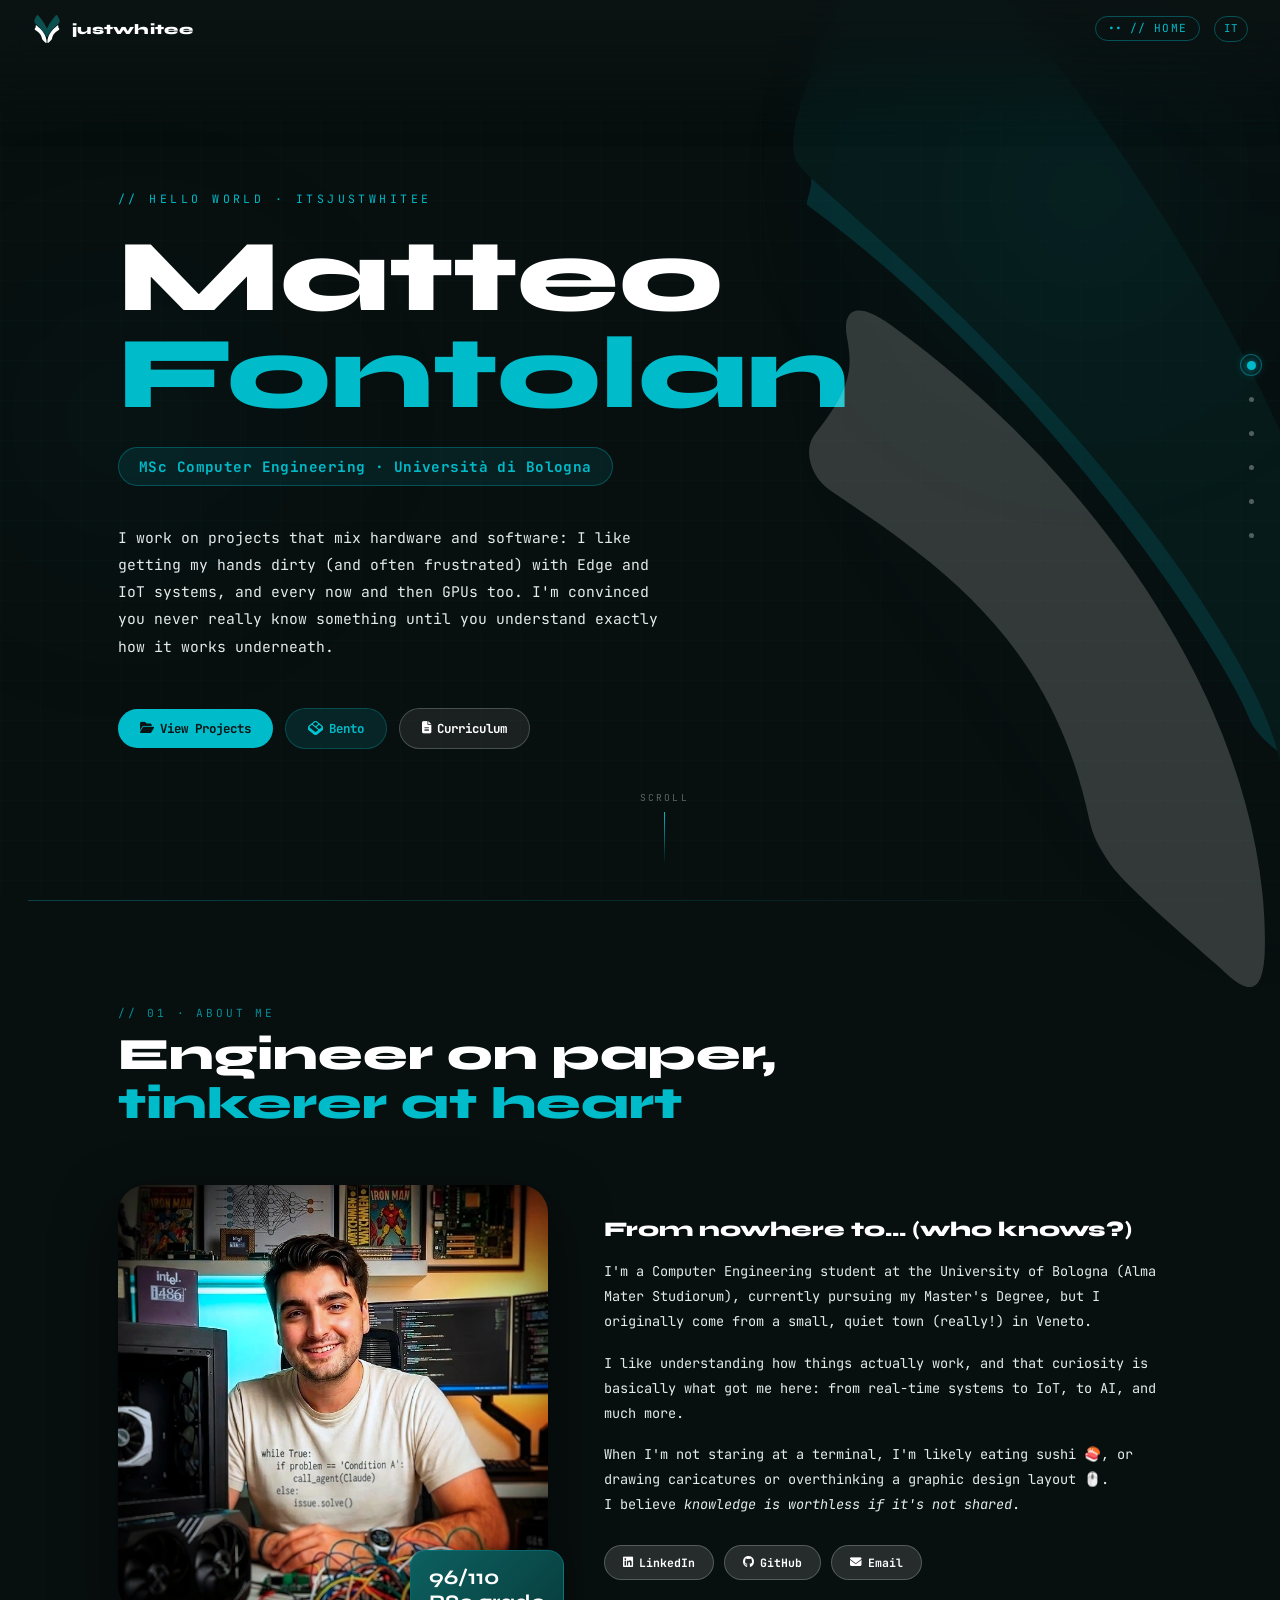
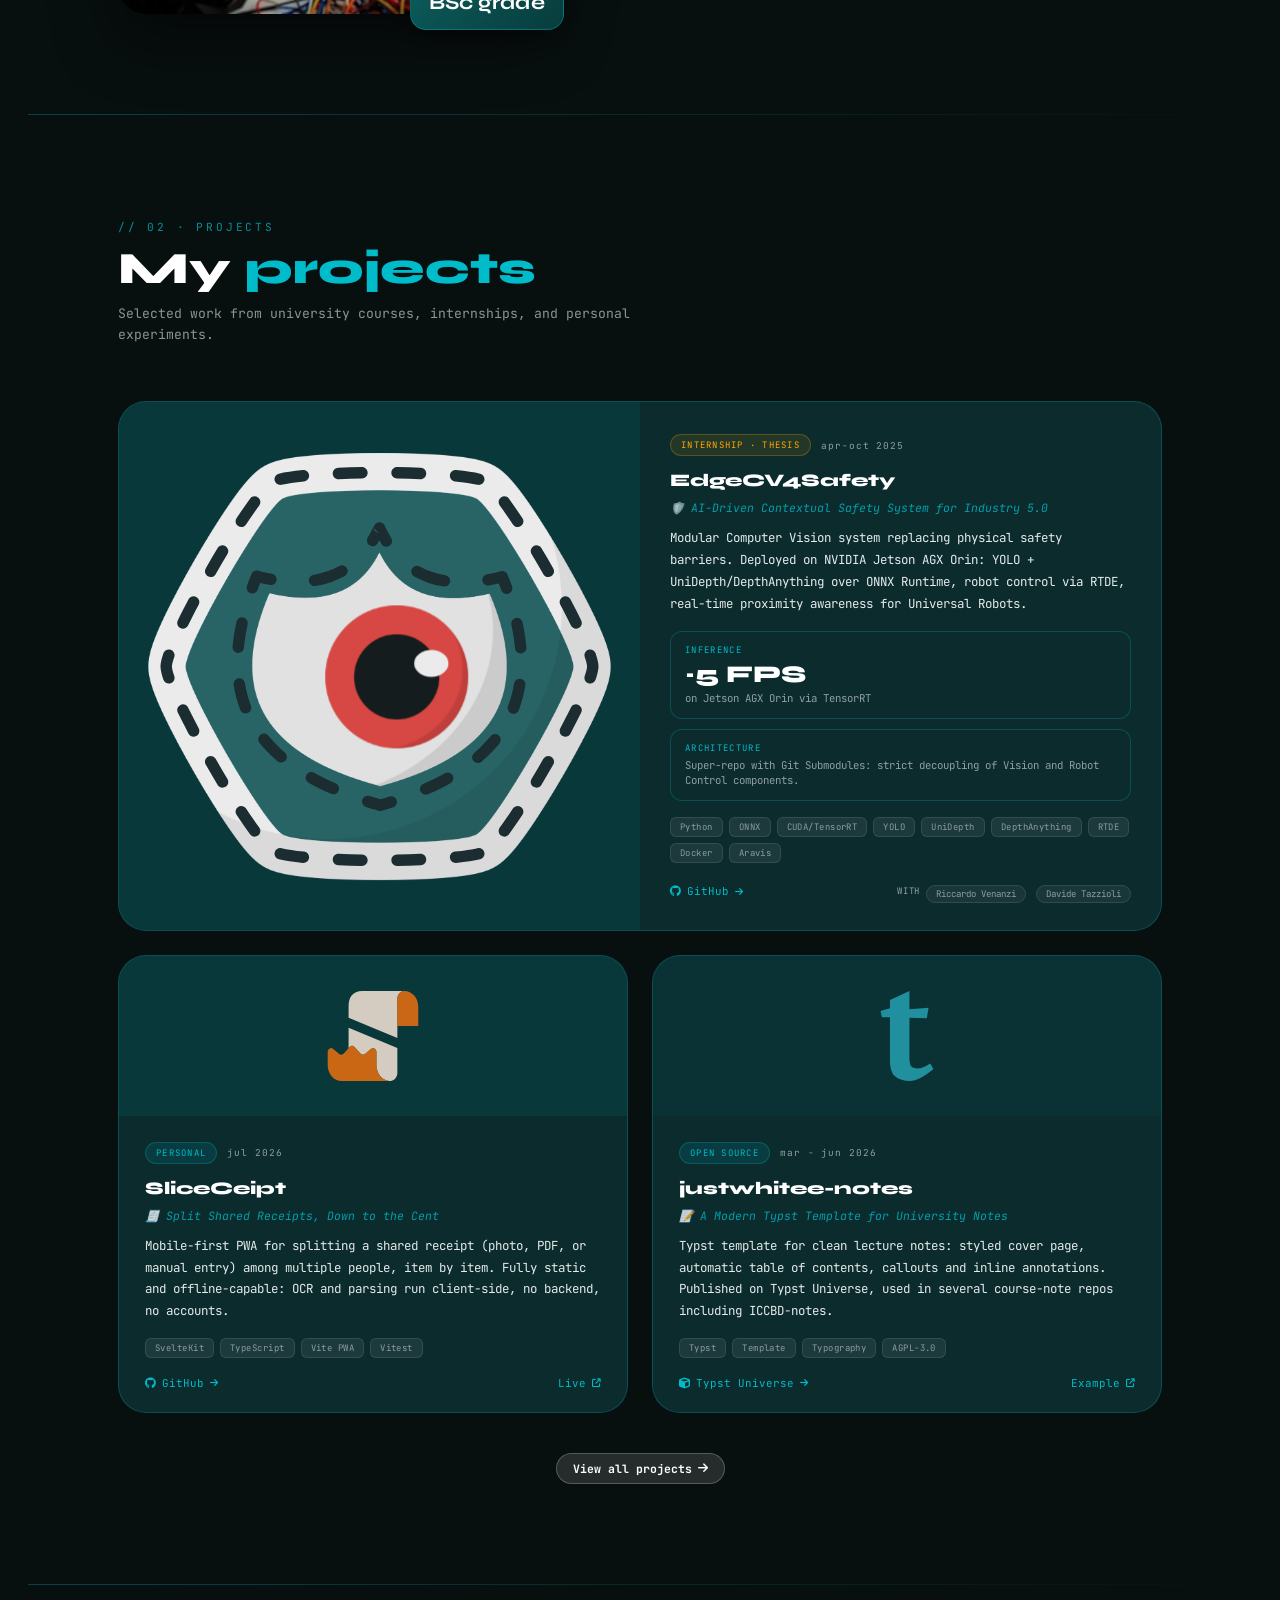
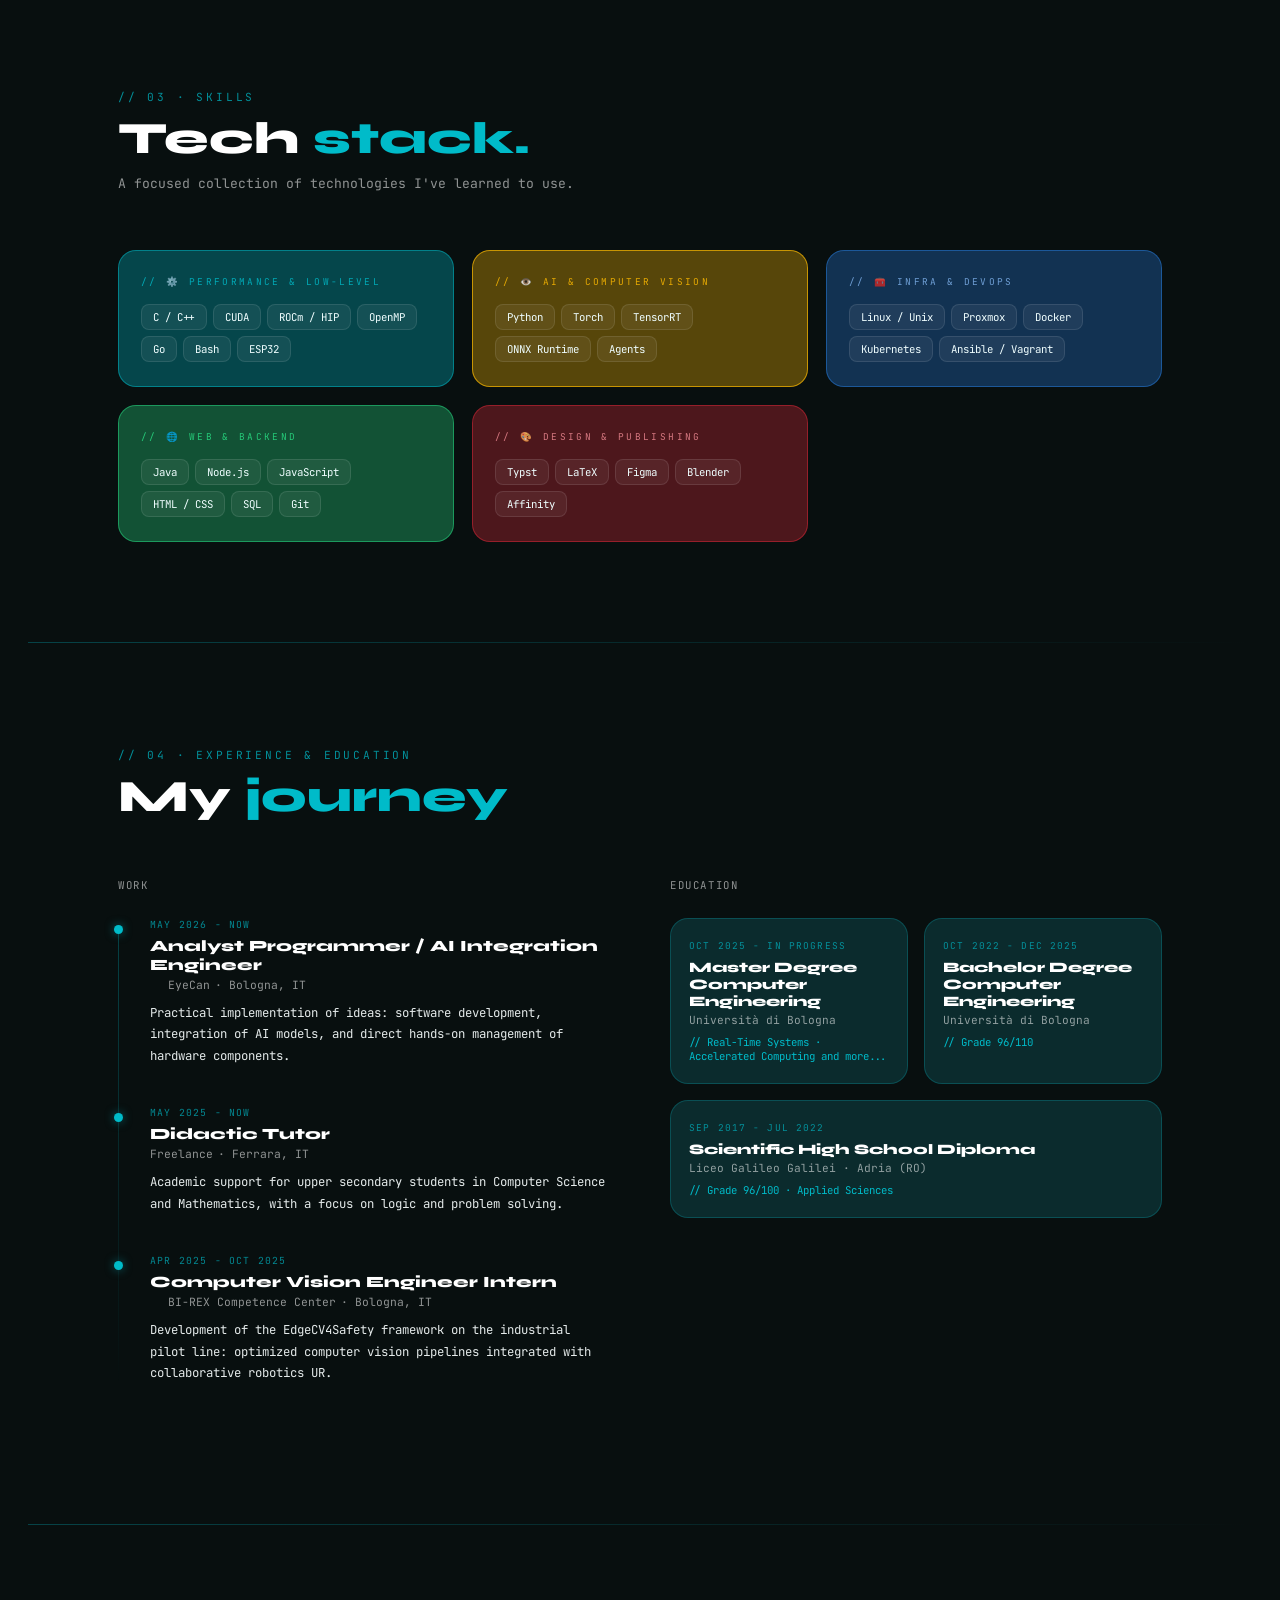
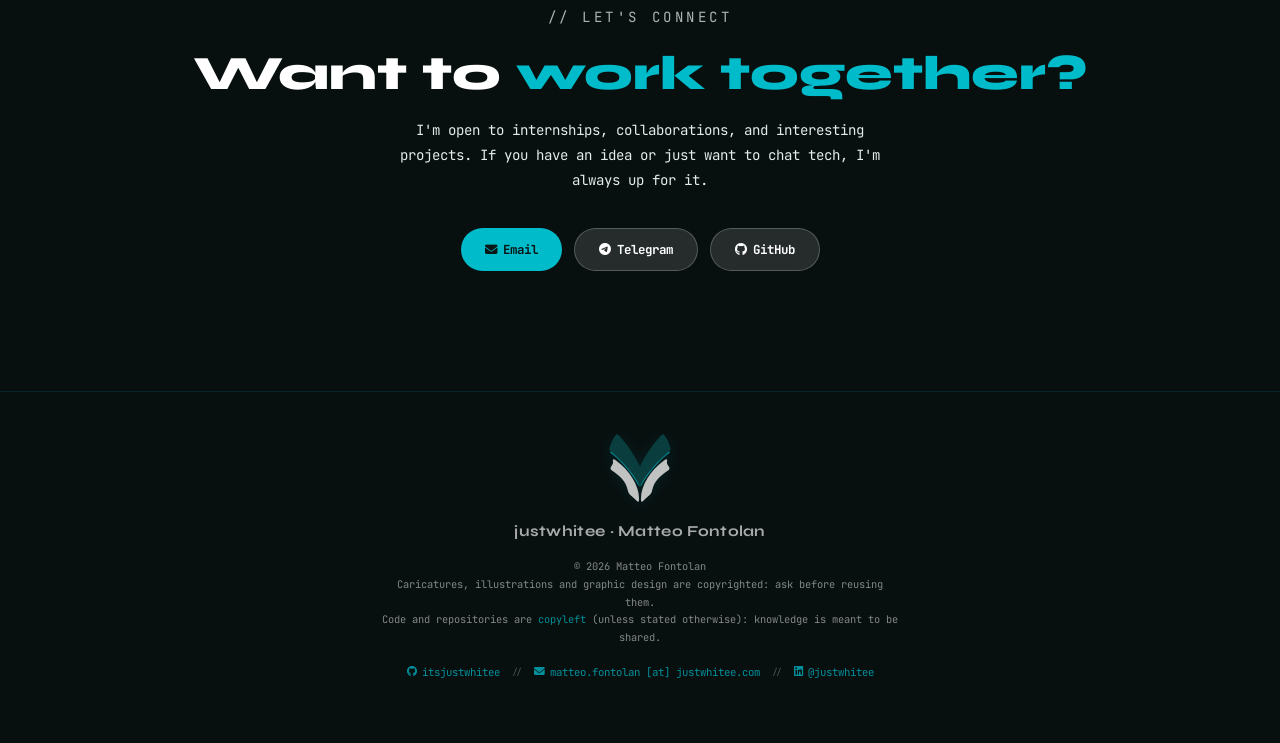
==== index.html @ 70c8aec0 "fix(seo): :globe_with_meridians: Migrate domain from justwhitee.org to justwhitee.com Updates CNAME," ====
<!DOCTYPE html>
<html lang="en">
<head>
    <!-- SHARED-HEAD:START -->
    <meta charset="UTF-8">
    <meta name="viewport" content="width=device-width, initial-scale=1.0">

    <link rel="stylesheet" href="./shared.css">
    <link rel="stylesheet" href="https://cdnjs.cloudflare.com/ajax/libs/font-awesome/6.5.1/css/all.min.css">
    <link rel="preconnect" href="https://fonts.googleapis.com">
    <link href="https://fonts.googleapis.com/css2?family=JetBrains+Mono:wght@400;700&family=Syne:wght@700;800&display=swap" rel="stylesheet">

    <link rel="icon" type="image/png" href="/assets/favicon.png">
    <link rel="icon" type="image/svg+xml" href="/assets/logo.svg">
    <link rel="shortcut icon" href="/favicon.ico" type="image/x-icon">
    <link rel="apple-touch-icon" sizes="180x180" href="/assets/favicon.png">

    <link rel="manifest" href="/manifest.json">
    <meta name="theme-color" content="#00bbc9">

    <!-- i18n must load before DOMContentLoaded fires -->
    <script src="./components.js"></script>
    <script src="./i18n.js"></script>
    <!-- SHARED-HEAD:END -->
    <link rel="stylesheet" href="projects/style.css">

    <title>Matteo Fontolan - itsjustwhitee</title>
    <meta name="description" content="Matteo Fontolan: MSc Computer Engineering student at UniBo. A personal space for my evolving ideas, tech projects, and my journey in engineering.">
    <meta name="keywords" content="Matteo Fontolan, justwhitee, computer, engineering, CUDA, AI, Robotics, University of Bologna, ingegneria, informatica, Università di Bologna, CV, Portfolio, Projects, Skills, Experience, Education, unibo, ing, ingegnere">
    <link rel="canonical" href="https://justwhitee.com/">

    <meta property="og:type" content="website">
    <meta property="og:url" content="https://justwhitee.com/">
    <meta property="og:title" content="Matteo Fontolan · justwhitee | Computer Engineering Student ">
    <meta property="og:description" content="Engineering with a side of curiosity. Explore my projects in Computer Engineering.">
    <meta property="og:image" content="https://justwhitee.com/assets/og-image.jpg">

    <meta name="twitter:card" content="summary_large_image">
    <meta name="twitter:url" content="https://justwhitee.com/">
    <meta name="twitter:title" content="Matteo Fontolan · justwhitee | Computer Engineering Student">
    <meta name="twitter:description" content="Matteo Fontolan: MSc Computer Engineering student at UniBo. A personal space for my evolving ideas, tech projects, and my journey in engineering.">
    <meta name="twitter:image" content="https://justwhitee.com/assets/og-image.jpg">

    <script type="application/ld+json">
    {
    "@context": "https://schema.org",
    "@type": "Person",
    "name": "Matteo Fontolan",
    "alternateName": "justwhitee",
    "url": "https://justwhitee.com",
    "email": "matteo.fontolan@justwhitee.com",
    "publisher": {
        "@type": "Person",
        "name": "Matteo Fontolan"
    },
    "sameAs": [
        "https://github.com/itsjustwhitee",
        "https://www.instagram.com/matteo.ttf",
        "https://www.instagram.com/justwhitee.lab",
        "https://www.instagram.com/justwhitee.caricature",
        "http://www.linkedin.com/in/justwhitee"
    ],
    "hasPart": [
        {
        "@type": "WebPage",
        "name": "Bento Portfolio",
        "url": "https://justwhitee.com/bento/"
        },
        {
        "@type": "WebPage",
        "name": "Curriculum Vitae",
        "url": "https://justwhitee.com/cv/"
        }
    ]
    }
    </script>

    <style>
    body { padding: 0; }

    /* ── HERO ────────────────────────────────────────────────────────────── */
    #hero {
        min-height: 100vh;
        display: flex; flex-direction: column;
        justify-content: center; align-items: flex-start;
        padding: 120px 28px 80px;
        max-width: 1100px; margin: 0 auto;
        position: relative; z-index: 1;
    }
    .hero-eyebrow {
        font-size: 0.72rem; letter-spacing: 0.3em; text-transform: uppercase;
        color: var(--accent-bright);
        opacity: 0; animation: fadeUp 0.6s ease 0.2s forwards;
        margin-bottom: 22px;
    }
    .hero-name {
        font-family: 'Syne', sans-serif; font-weight: 800;
        font-size: clamp(3.2rem, 8vw, 7rem);
        line-height: 0.95; color: #fff;
        opacity: 0; animation: fadeUp 0.7s ease 0.35s forwards;
        margin-bottom: 24px;
        /* #hero is a flex container with align-items:flex-start, so children
           shrink-to-fit their content by default — without this, a long
           unbreakable word can size the box past the viewport on narrow phones. */
        max-width: 100%;
        overflow-wrap: break-word;
    }
    .hero-name .accent { color: var(--accent-bright); }
    .hero-role-tags {
        display: flex; flex-wrap: wrap; gap: 8px;
        opacity: 0; animation: fadeUp 0.7s ease 0.5s forwards;
        margin-bottom: 38px;
    }
    .hero-tag {
        font-family: 'JetBrains Mono', monospace;
        font-size: 0.9rem; font-weight: 700;
        padding: 9px 20px; border-radius: 999px;
        background: rgba(var(--accent-bright-rgb),0.1);
        border: 1px solid rgba(var(--accent-bright-rgb),0.32);
        color: var(--accent-bright); letter-spacing: 0.03em;
        transition: background 0.2s, border-color 0.2s;
    }
    .hero-tag:hover { background: rgba(var(--accent-bright-rgb),0.2); border-color: rgba(var(--accent-bright-rgb),0.6); }
    .hero-desc {
        font-size: 0.92rem; color: var(--text-bio);
        line-height: 1.85; max-width: 560px;
        opacity: 0; animation: fadeUp 0.7s ease 0.65s forwards;
        margin-bottom: 48px;
    }
    .hero-ctas {
        display: flex; gap: 12px; flex-wrap: wrap; align-items: center;
        opacity: 0; animation: fadeUp 0.7s ease 0.8s forwards;
    }
    .hero-ctas .btn-pill { padding: 11px 22px; font-size: 0.78rem; }
    /* Applied alongside .btn-ghost in the markup - only overrides the two
       properties that actually differ (slightly lower alpha), instead of
       redeclaring the whole rule (color, box-shadow, etc. were identical). */
    .btn-cv { background: rgba(255,255,255,0.08); border-color: rgba(255,255,255,0.2); }
    .btn-cv:hover { background: rgba(255,255,255,0.18); border-color: rgba(255,255,255,0.4); }
    .btn-bento { background: rgba(var(--accent-rgb),0.18); color: var(--accent-bright); border: 1px solid rgba(var(--accent-bright-rgb),0.28); }
    .btn-bento:hover { background: rgba(var(--accent-rgb),0.32); border-color: rgba(var(--accent-bright-rgb),0.6); box-shadow: 0 0 8px rgba(var(--accent-bright-rgb),0.2); }

    .hero-logo-giant {
        position: fixed; right: 0; top: 50%;
        transform: translateY(-50%) translateX(50%);
        width: clamp(800px, 90vw, 1150px);
        pointer-events: none; z-index: 0; opacity: 0;
        filter: drop-shadow(0 0 120px rgba(var(--accent-bright-rgb),0.08));
        will-change: transform, opacity;
    }
    /* A short glowing segment that travels once around the giant logo's own
       actual silhouette on load — the two wing paths copied verbatim from
       assets/logo.svg (same viewBox, same transforms), not a bounding-box
       rect, so the trace hugs the real edge of the mark. Same fixed
       position/size as .hero-logo-giant so it sits exactly on top of it.
       pathLength="1" on each <path> lets stroke-dasharray/dashoffset be
       expressed as a 0-1 fraction of that path's own length instead of
       hand-computed values — needed since the two paths have different
       actual lengths. Delay matches the logo's own opacity fade-in
       (index.html's inline script, setTimeout(...,600)) so the trace starts
       right as the logo itself starts appearing, not after. */
    .hero-logo-trace {
        position: fixed; right: 0; top: 50%;
        transform: translateY(-50%) translateX(50%);
        width: clamp(800px, 90vw, 1150px);
        aspect-ratio: 1;
        pointer-events: none; z-index: 0;
    }
    .hero-logo-trace svg { width: 100%; height: 100%; overflow: visible; }
    .hero-logo-trace path {
        fill: none;
        stroke: var(--accent-bright);
        stroke-width: 7;
        stroke-linecap: round;
        stroke-dasharray: 0.0175 1;
        opacity: 0;
        filter: blur(2px) drop-shadow(0 0 14px rgba(var(--accent-bright-rgb),0.7));
    }
    @media (prefers-reduced-motion: no-preference) {
        .hero-logo-trace path { animation: heroLogoTrace 1.3s linear 0.6s 1 both; }
    }
    @keyframes heroLogoTrace {
        0%   { opacity: 0; stroke-dashoffset: 0; }
        15%  { opacity: 0.6; }
        72%  { opacity: 0.6; stroke-dashoffset: -0.3; }  /* full brightness through ~1.5s from page load */
        100% { opacity: 0; stroke-dashoffset: -0.5; }    /* gone by ~1.9s from page load (0.5s earlier than before) */
    }
    .hero-scroll {
        position: absolute; bottom: 36px; left: 50%;
        transform: translateX(-50%);
        font-size: 0.6rem; letter-spacing: 0.22em; text-transform: uppercase;
        color: rgba(255,255,255,0.35);
        display: flex; flex-direction: column; align-items: center; gap: 8px;
        opacity: 0; animation: fadeUp 0.7s ease 1.4s forwards;
    }
    .scroll-line {
        width: 1px; height: 52px;
        background: linear-gradient(to bottom, var(--accent-bright), transparent);
        animation: scrollPulse 2.2s ease-in-out infinite;
    }
    @keyframes scrollPulse {
        0%,100% { opacity: 0.25; transform: scaleY(1); }
        50%      { opacity: 1;   transform: scaleY(1.15); }
    }

    /* ── SECTIONS ────────────────────────────────────────────────────────── */
    .section { padding: 100px 28px; max-width: 1100px; margin: 0 auto; }
    .section-header { margin-bottom: 56px; }
    .section-title {
        font-family: 'Syne', sans-serif;
        font-size: clamp(1.8rem, 4vw, 2.8rem);
        font-weight: 800; color: #fff; line-height: 1.1;
    }
    .section-title .accent { color: var(--accent-bright); }
    .section-sub { font-size: 0.82rem; color: var(--text-muted); margin-top: 10px; line-height: 1.6; max-width: 520px; }
    .section-divider {
        width: calc(100% - 56px); margin: 0 28px; height: 1px;
        background: linear-gradient(to right, rgba(var(--accent-bright-rgb),0.3), transparent);
    }

    /* ── ABOUT ───────────────────────────────────────────────────────────── */
    .about-grid { display: grid; grid-template-columns: 1fr 1.3fr; gap: 56px; align-items: center; }
    .about-pic-wrap { position: relative; }
    .about-pic {
        width: 100%; aspect-ratio: 1; border-radius: var(--radius);
        object-fit: cover; box-shadow: 0 24px 60px rgba(0,0,0,0.55); display: block;
    }
    .about-pic-badge {
        position: absolute; bottom: -16px; right: -16px;
        background: linear-gradient(135deg, #0d6060, #083c3c);
        border: 1px solid rgba(var(--accent-bright-rgb),0.3); border-radius: 16px; padding: 14px 18px;
        font-family: 'Syne', sans-serif; font-size: 0.75rem; font-weight: 700;
        color: var(--accent-bright); box-shadow: 0 8px 24px rgba(0,0,0,0.4);
    }
    .about-pic-badge span { font-size: 1.3rem; display: block; color: #fff; }
    .about-text h3 { font-family: 'Syne', sans-serif; font-size: 1.3rem; font-weight: 800; color: #fff; margin-bottom: 16px; line-height: 1.2; }
    .about-text p  { font-size: 0.85rem; color: var(--text-bio); line-height: 1.85; margin-bottom: 16px; }
    .about-text p:last-of-type { margin-bottom: 28px; }
    .about-links { display: flex; gap: 10px; flex-wrap: wrap; }
    .about-links .btn-pill { padding: 9px 18px; font-size: 0.72rem; }

    /* ── SKILLS ──────────────────────────────────────────────────────────── */
    .skills-grid { display: grid; grid-template-columns: repeat(3, 1fr); gap: 18px; }
    .skill-group { border-radius: var(--radius-sm); padding: 24px 22px; border: 1px solid rgba(var(--accent-rgb),0.4); transition: border-color 0.3s ease, transform 0.3s ease, box-shadow 0.3s ease; }
    .skill-group:hover { transform: translateY(-3px); }
    .skill-group:nth-child(1) { background: rgba(var(--accent-bright-rgb),0.32); border-color: rgba(var(--accent-bright-rgb),0.5); }
    .skill-group:nth-child(1):hover { border-color: rgba(var(--accent-bright-rgb),0.75); box-shadow: 0 0 20px rgba(var(--accent-bright-rgb),0.25); }
    .skill-group:nth-child(2) { background: rgba(255,187,0,0.32); border-color: rgba(255, 187, 0, 0.678); }
    .skill-group:nth-child(2):hover { border-color: rgb(255, 187, 0); box-shadow: 0 0 20px rgba(255,187,0,0.25); }
    .skill-group:nth-child(3) { background: rgba(41,126,224,0.32); border-color: rgba(41,126,224,0.5); }
    .skill-group:nth-child(3):hover { border-color: rgba(41,126,224,0.75); box-shadow: 0 0 20px rgba(41,126,224,0.25); }
    .skill-group:nth-child(4) { background: rgba(41,224,133,0.32); border-color: rgba(41,224,133,0.5); }
    .skill-group:nth-child(4):hover { border-color: rgba(41,224,133,0.75); box-shadow: 0 0 20px rgba(41,224,133,0.25); }
    .skill-group:nth-child(5) { background: rgba(224,41,56,0.32); border-color: rgba(224,41,56,0.5); }
    .skill-group:nth-child(5):hover { border-color: rgba(224,41,56,0.75); box-shadow: 0 0 20px rgba(224,41,56,0.25); }
    .skill-group-label { font-size: 0.59rem; letter-spacing: 0.25em; text-transform: uppercase; margin-bottom: 16px; opacity: 0.85; }
    .skill-group:nth-child(1) .skill-group-label { color: var(--accent-bright); }
    .skill-group:nth-child(2) .skill-group-label { color: #ffbb00; }
    /* nth-child(3)/(5) lightened from #297ee0/#e02938 - the originals measured
       under 3:1 against their own tinted card background once this label's
       own 0.85 opacity is factored in; these clear 4.5:1 while staying
       recognizably blue/red. */
    .skill-group:nth-child(3) .skill-group-label { color: #7fb2ec; }
    .skill-group:nth-child(4) .skill-group-label { color: #29e085; }
    .skill-group:nth-child(5) .skill-group-label { color: #ee8992; }
    .skill-pills { display: flex; flex-wrap: wrap; gap: 6px; }
    .skill-pill { font-size: 0.67rem; padding: 5px 11px; border-radius: 8px; background: rgba(255,255,255,0.06); border: 1px solid rgba(255,255,255,0.1); color: var(--text-body); transition: background 0.2s, border-color 0.2s, transform 0.2s; }
    .skill-pill:hover { background: rgba(255,255,255,0.13); transform: scale(1.05); }

    /* ── EXPERIENCE & EDUCATION ──────────────────────────────────────────── */
    .exp-edu-grid { display: grid; grid-template-columns: 1fr 1fr; gap: 60px; }
    .exp-col-label { font-size: 0.67rem; letter-spacing: 0.15em; text-transform: uppercase; color: var(--text-muted); margin-bottom: 26px; }
    .timeline { position: relative; padding-left: 32px; }
    .timeline::before { content: ''; position: absolute; left: 0; top: 8px; bottom: 0; width: 1px; background: linear-gradient(to bottom, var(--accent-bright), transparent); opacity: 0.3; }
    .tl-item { position: relative; margin-bottom: 40px; }
    .tl-item::before { content: ''; position: absolute; left: -36px; top: 7px; width: 9px; height: 9px; border-radius: 50%; background: var(--accent-bright); box-shadow: 0 0 10px rgba(var(--accent-bright-rgb),0.5); }
    .tl-period  { font-size: 0.61rem; letter-spacing: 0.12em; color: var(--accent-bright); opacity: 0.7; margin-bottom: 5px; text-transform: uppercase; }
    .tl-role    { font-family: 'Syne', sans-serif; font-size: 0.98rem; font-weight: 800; color: #fff; margin-bottom: 3px; }
    .tl-company { font-size: 0.71rem; color: var(--text-muted); margin-bottom: 10px; display: flex; align-items: center; gap: 5px; flex-wrap: wrap; }
    .tl-company-link {
        color: var(--text-muted);
        text-decoration: none;
        display: inline-flex;
        align-items: center;
        gap: 5px;
        transition: color 0.2s ease;
    }
    .tl-company-link:hover { color: var(--accent-bright); }
    .tl-company-logo {
        width: 13px; height: 13px;
        border-radius: 3px;
        object-fit: contain;
        opacity: 0.65;
        flex-shrink: 0;
        transition: opacity 0.2s ease;
    }
    .tl-company-link:hover .tl-company-logo { opacity: 1; }
    .tl-desc    { font-size: 0.77rem; color: var(--text-bio); line-height: 1.75; }
    .edu-grid { display: grid; grid-template-columns: 1fr 1fr; gap: 16px; }
    .edu-card { background: #0b2b2d; border: 1px solid rgba(var(--accent-rgb),0.4); border-radius: var(--radius-sm); padding: 20px 18px; transition: border-color 0.3s ease, transform 0.3s ease, box-shadow 0.3s ease; }
    .edu-card:hover { border-color: rgba(var(--accent-bright-rgb),0.65); transform: translateY(-4px); box-shadow: 0 12px 32px rgba(0,0,0,0.35), 0 0 20px rgba(var(--accent-bright-rgb),0.25); }
    .edu-period { font-size: 0.59rem; color: var(--accent-bright); opacity: 0.7; letter-spacing: 0.12em; text-transform: uppercase; margin-bottom: 7px; }
    .edu-degree { font-family: 'Syne', sans-serif; font-size: 0.9rem; font-weight: 800; color: #fff; margin-bottom: 3px; }
    .edu-school { font-size: 0.7rem; color: var(--text-muted); margin-bottom: 8px; }
    .edu-grade  { font-size: 0.67rem; color: var(--accent-bright); }

    /* ── CTA ─────────────────────────────────────────────────────────────── */
    #cta { padding: 80px 28px 120px; max-width: 1100px; margin: 0 auto; text-align: center; }
    #cta h2 { font-family: 'Syne', sans-serif; font-size: clamp(1.8rem, 4vw, 3rem); font-weight: 800; color: #fff; margin-bottom: 18px; line-height: 1.1; }
    #cta h2 .accent { color: var(--accent-bright); }
    #cta > div > p { font-size: 0.88rem; color: var(--text-bio); line-height: 1.75; max-width: 500px; margin: 0 auto 36px; }
    .cta-links { display: flex; justify-content: center; gap: 12px; flex-wrap: wrap; }
    .cta-links .btn-pill { padding: 12px 24px; font-size: 0.78rem; }

    /* ── FOOTER ──────────────────────────────────────────────────────────── */
    .site-footer { margin: 0; }
    .site-footer .footer-inner { padding: 0 28px 32px; }

    /* ══════════════════════════════════════════════════════════════════════
       RESPONSIVE
       ══════════════════════════════════════════════════════════════════════ */

    /* ── TABLET ≤900px ───────────────────────────────────────────────────── */
    @media (max-width: 900px) {
        .hero-logo-giant, .hero-logo-trace { display: none; }
        .about-grid { grid-template-columns: 1fr; }
        .about-pic-wrap { max-width: 280px; margin: 0 auto; }
        .skills-grid { grid-template-columns: 1fr 1fr; }
        .skill-group:nth-child(5) { grid-column: 1 / -1; }
        .exp-edu-grid { grid-template-columns: 1fr; gap: 40px; }
        .edu-grid { grid-template-columns: 1fr 1fr; }
        .edu-card[style*="grid-column"] { grid-column: span 2 !important; }
    }

    /* ── MOBILE ≤600px ───────────────────────────────────────────────────── */
    @media (max-width: 600px) {
        /* Hero */
        #hero { padding: 84px 18px 56px; min-height: auto; }
        .hero-eyebrow { font-size: 0.6rem; letter-spacing: 0.18em; margin-bottom: 14px; }
        .hero-name { font-size: clamp(2.3rem, 11vw, 3.4rem); margin-bottom: 18px; }
        .hero-role-tags { margin-bottom: 20px; }
        .hero-tag { font-size: 0.72rem; padding: 7px 14px; }
        .hero-desc { font-size: 0.9rem; margin-bottom: 28px; max-width: 100%; }
        
        .hero-ctas { flex-direction: row; flex-wrap: wrap; align-items: center; gap: 9px; }
        .hero-ctas .btn-pill { justify-content: center; padding: 10px 14px; font-size: 0.76rem; }
        .hero-scroll { display: none; }

        /* Sections */
        .section { padding: 56px 18px; }
        .section-header { margin-bottom: 32px; }
        .section-divider { width: calc(100% - 36px); margin: 0 18px; }
        /* Titles were clamping to their floor on narrow screens, dwarfing the body copy below — fix to a flatter mobile-only size */
        .section-title { font-size: 1.6rem; }
        .section-sub { font-size: 0.88rem; }
        .section-label { font-size: 0.72rem; }

        /* About */
        .about-pic-wrap { max-width: 250px; }
        .about-pic-badge {
            bottom: -10px; right: -10px;
            padding: 10px 14px; font-size: 0.68rem; border-radius: 12px;
        }
        .about-pic-badge span { font-size: 1.1rem; }
        .about-text h3 { font-size: 1.05rem; }
        .about-text p { font-size: 0.9rem; }
        .about-links { gap: 8px; }
        .about-links .btn-pill { flex: 1 1 auto; justify-content: center; min-width: 0; }

        /* Skills */
        .skills-grid { grid-template-columns: 1fr; gap: 10px; }
        .skill-group { padding: 16px 14px; }
        .skill-pill { font-size: 0.74rem; }

        /* Experience */
        .exp-edu-grid { gap: 28px; }
        .timeline { padding-left: 22px; }
        .tl-item { margin-bottom: 28px; }
        .tl-item::before { left: -26px; width: 8px; height: 8px; }
        .tl-desc { font-size: 0.85rem; }
        .tl-company { font-size: 0.78rem; }
        .edu-grid { grid-template-columns: 1fr; gap: 10px; }
        .edu-card[style*="grid-column"] { grid-column: span 1 !important; }
        .edu-card { padding: 14px 14px; }

        /* CTA */
        #cta { padding: 52px 18px 72px; }
        .cta-links {
            flex-direction: row;
            flex-wrap: wrap;
            justify-content: center;
            gap: 10px;
        }
        .cta-links .btn-pill { justify-content: center; }

        /* Footer */
        .site-footer .footer-inner { padding: 0 18px 28px; }
    }

    /* ── SMALL MOBILE ≤400px ─────────────────────────────────────────────── */
    @media (max-width: 400px) {
        .hero-name { font-size: clamp(2rem, 13vw, 2.2rem); }
        .hero-tag  { font-size: 0.65rem; padding: 6px 12px; }
        .section   { padding: 44px 14px; }
        .section-title { font-size: 1.45rem; }
    }
    
    /* ── SECTION NAV (expanding pills) ─────────────────────────────────────── */

    /* Container: fixed width = collapsed pill size so dots are always
       right-aligned at the same x. overflow:visible lets expanded pills
       protrude to the left without clipping. */
    #section-nav {
        position: fixed;
        right: 18px;
        top: 50%;
        transform: translateY(-50%);
        z-index: 90;
        display: flex;
        flex-direction: column;
        align-items: flex-end;
        gap: 12px;
        width: 22px;       /* exact collapsed size — all dots share this column */
        overflow: visible; /* expanded pills protrude left, never clipped */
        pointer-events: none;
    }

    /* Base pill — ALL dots collapse to the same 22×22px circle */
    .snav-dot {
        pointer-events: all;
        display: flex;
        align-items: center;
        justify-content: flex-end;
        height: 22px;
        width: max-content;  /* natural content width when expanded   */
        max-width: 22px;     /* collapsed: only the circle is visible  */
        overflow: hidden;
        border-radius: 999px;
        background: transparent;
        border: 1.5px solid transparent;
        cursor: pointer;
        text-decoration: none;
        transition:
            max-width    0.45s cubic-bezier(0.23, 1, 0.32, 1),
            background   0.3s  ease,
            border-color 0.3s  ease,
            box-shadow   0.3s  ease;
    }

    /* Label */
    .snav-dot::before {
        content: attr(data-label);
        flex-shrink: 0;
        padding: 0 8px 0 12px;
        font-family: 'JetBrains Mono', monospace;
        font-size: 0.58rem;
        letter-spacing: 0.08em;
        color: var(--accent-bright);
        white-space: nowrap;
        opacity: 0;
        transition: opacity 0.22s ease 0.12s;
        pointer-events: none;
    }

    /* Dot circle — inactive: small white dot, right side, consistent margin */
    .snav-dot::after {
        content: '';
        flex-shrink: 0;
        width: 5px;
        height: 5px;
        border-radius: 50%;
        background: rgba(255,255,255,0.3);
        margin-right: 7px; /* (22 - 1.5border*2 - 5dot) / 2 ≈ centred in 22px */
        transition:
            background   0.3s ease,
            width        0.3s ease,
            height       0.3s ease,
            box-shadow   0.3s ease,
            margin-right 0.3s ease;
    }

    /* ── ACTIVE: same collapsed size, but teal dot + teal border ── */
    .snav-dot.active {
        border-color: rgba(var(--accent-bright-rgb),0.45);
        background: rgba(var(--accent-bright-rgb),0.08);
        box-shadow: 0 0 8px rgba(var(--accent-bright-rgb),0.15);
    }
    .snav-dot.active::after {
        width: 9px;
        height: 9px;
        background: var(--accent-bright);
        box-shadow: 0 0 6px rgba(var(--accent-bright-rgb),0.6);
        margin-right: 5px; /* (22 - 3border - 9dot) / 2 ≈ re-centred */
    }

    /* ── HOVER (mouse) — expand left, show label ── */
    .snav-dot:hover {
        max-width: 160px;
        background: rgba(var(--accent-bright-rgb),0.12);
        border-color: rgba(var(--accent-bright-rgb),0.4);
    }
    .snav-dot:hover::before { opacity: 1; }
    .snav-dot:hover::after  {
        width: 8px;
        height: 8px;
        background: var(--accent-bright);
        margin-right: 5px;
    }

    /* ── FLASH (brief show on click) ── */
    .snav-dot.flash {
        max-width: 160px;
        background: rgba(var(--accent-bright-rgb),0.12);
        border-color: rgba(var(--accent-bright-rgb),0.4);
    }
    .snav-dot.flash::before { opacity: 1; }
    .snav-dot.flash::after  {
        width: 8px;
        height: 8px;
        background: var(--accent-bright);
        margin-right: 5px;
    }

    /* Tablet */
    @media (max-width: 768px) {
        #section-nav { right: 10px; gap: 10px; width: 18px; }
        .snav-dot                   { height: 18px; max-width: 18px; }
        .snav-dot::after            { width: 4px; height: 4px; margin-right: 6px; }
        .snav-dot.active::after     { width: 7px; height: 7px; margin-right: 4px; }
        .snav-dot:hover,
        .snav-dot.flash             { max-width: 140px; }
        .snav-dot:hover::before,
        .snav-dot.flash::before     { font-size: 0.52rem; padding: 0 6px 0 10px; }
        .snav-dot:hover::after,
        .snav-dot.flash::after      { width: 7px; height: 7px; margin-right: 4px; }
    }

    /* Mobile — hide entirely */
    @media (max-width: 480px) {
        #section-nav { display: none; }
    }


    </style>
</head>
<body data-page="home">

    <div class="parallax-orb orb1" id="orb1"></div>
    <div class="parallax-orb orb2" id="orb2"></div>

    <!-- ── NAV ──────────────────────────────────────────────────────────── -->
    
    <!-- SECTION NAV (vertical dots) — home only -->
    <nav id="section-nav" aria-label="Page sections">
        <a href="#hero"       class="snav-dot" data-label="// hello"    aria-label="Hero"></a>
        <a href="#about"      class="snav-dot" data-label="// about"    aria-label="About"></a>
        <a href="#projects"   class="snav-dot" data-label="// projects" aria-label="Projects"></a>
        <a href="#skills"     class="snav-dot" data-label="// skills"   aria-label="Skills"></a>
        <a href="#experience" class="snav-dot" data-label="// exp"      aria-label="Experience"></a>
        <a href="#cta"        class="snav-dot" data-label="// contact"  aria-label="Contact"></a>
    </nav>

    <nav id="site-nav" class="site-nav" data-active="home"></nav>

    <!-- ── HERO ─────────────────────────────────────────────────────────── -->
    <section id="hero">
        <p class="hero-eyebrow" data-i18n="hero.eyebrow">// hello world · itsjustwhitee</p>
        <h1 class="hero-name">
            Matteo<br><span class="accent">Fontolan</span>
        </h1>
        <div class="hero-role-tags">
            <span class="hero-tag" data-i18n="hero.role_tag">MSc Computer Engineering · Università di Bologna</span>
        </div>
        <p class="hero-desc" data-i18n="hero.desc">
            I build things at the intersection of software and hardware,
            from Edge AI systems to IoT controllers to parallel GPU algorithms.
            I'm a firm believer that you don't truly 'own' a system until you've understood exactly how it works under the hood.
        </p>
        <div class="hero-ctas">
            <a href="#projects" class="btn-pill btn-primary">
                <i class="fa-solid fa-folder-open"></i> <span data-i18n="hero.btn_projects">View Projects</span>
            </a>
            <a href="bento/" class="btn-pill btn-bento">
                <img src="assets/bento.webp" alt="bento icon" width="15" height="15" style="object-fit:contain;opacity:0.9;vertical-align:middle;" aria-hidden="true"> Bento
            </a>
            <a href="cv/" class="btn-pill btn-ghost btn-cv">
                <i class="fa-solid fa-file-lines"></i> <span data-i18n="hero.btn_cv">Curriculum</span>
            </a>
        </div>

        <img src="assets/logo.svg" alt="logo justwhitee svg" class="hero-logo-giant" id="logo-giant" aria-hidden="true">
        <div class="hero-logo-trace" aria-hidden="true">
            <svg viewBox="0 0 5000 5000">
                <g transform="matrix(1.1336,0,0,0.995604,-334.008,-74.9773)">
                    <g transform="matrix(1.15598,0,0,1.3162,-389.94,-887.124)">
                        <path pathLength="1" d="M1867.68,3866.39C1743.72,3276.06 1378.94,3021.84 1009.53,2774.08C940.33,2727.66 916.503,2636.57 958.496,2584.06C1092.62,2416.36 1077.88,2351 1062.31,2259.19C1050.29,2188.34 1080.6,2130.98 1211.1,2225.84C1942.69,2757.65 2445.93,3549.39 2449.93,4262.91C2451.28,4424.4 2415.38,4462.37 2321.43,4375.92C2221.55,4284 1985.28,4085.89 1935.16,4010.09C1902.71,3961.01 1879.81,3924.15 1867.68,3866.39ZM3132.45,3866.39C3120.32,3924.15 3097.43,3961.01 3064.98,4010.09C3014.85,4085.89 2778.59,4284 2678.7,4375.92C2584.76,4462.37 2548.86,4424.4 2550.21,4262.91C2554.2,3549.39 3057.45,2757.65 3789.04,2225.84C3919.53,2130.98 3949.85,2188.34 3937.83,2259.19C3922.26,2351 3907.51,2416.36 4041.64,2584.06C4083.63,2636.57 4059.81,2727.66 3990.6,2774.08C3621.2,3021.84 3256.42,3276.06 3132.45,3866.39Z"></path>
                    </g>
                    <g transform="matrix(1.15598,0,0,1.3162,-389.94,-887.124)">
                        <path pathLength="1" d="M943.546,1735.35C1775.38,2448.25 2376.87,3199.5 2492.44,3637.96C2484.5,3630.99 2419.48,3584.64 2398.68,3530.7C2325.15,3340 1769.47,2446.16 929.684,1824.68C932.938,1796.83 950.014,1761.78 943.546,1735.35ZM4056.45,1735.35C4049.99,1761.78 4067.16,1796.83 4070.41,1824.68C3230.63,2446.16 2675.28,3340 2601.75,3530.7C2580.95,3584.64 2515.5,3630.99 2507.56,3637.96C2623.13,3199.5 3224.62,2448.25 4056.45,1735.35Z"></path>
                    </g>
                </g>
            </svg>
        </div>
        <div class="hero-scroll"><span data-i18n="hero.scroll">scroll</span><div class="scroll-line"></div></div>
    </section>

    <div class="section-divider"></div>

    <!-- ── ABOUT ─────────────────────────────────────────────────────────── -->
    <section id="about" class="section">
        <div class="section-header reveal">
            <p class="section-label" data-i18n="about.label">// 01 · about me</p>
            <h2 class="section-title" data-i18n-html="about.title">Passionate geek,<br><span class="accent">practical engineer.</span></h2>
        </div>
        <div class="about-grid">
            <div class="about-pic-wrap reveal">
                <img src="assets/propic.webp?v=2" alt="Matteo Fontolan profile picture" class="about-pic" loading="lazy">
                <div class="about-pic-badge"><span>96/110</span><span data-i18n="about.badge">BSc grade</span></div>
            </div>
            <div class="about-text reveal" style="transition-delay:0.12s">
                <h3 data-i18n="about.h3">From Corbola to...</h3>
                <p data-i18n="about.p1">I'm a Computer Engineering student at the University of Bologna (Alma Mater Studiorum), currently pursuing my Master's Degree after graduating, but I'm originally from Corbola, a small quiet town (really?) in the Rovigo province (Veneto).</p>
                <p data-i18n="about.p2">I love digging into how things actually work and I define myself as a practical person. My journey has taken me from designing real-time safety systems for industrial robots to optimizing parallel algorithms on GPUs.</p>
                <p data-i18n-html="about.p3_html">When I'm not staring at a terminal, I'm likely eating sushi 🍣, or drawing caricatures or overthinking a graphic design layout 🖱️. <br> I believe <em>knowledge is worthless if it's not shared</em>.</p>
                <div class="about-links">
                    <a href="http://www.linkedin.com/in/justwhitee" target="_blank"  rel="noopener noreferrer" class="btn-pill btn-ghost"><i class="fa-brands fa-linkedin"></i> LinkedIn</a>
                    <a href="https://github.com/itsjustwhitee" target="_blank" rel="noopener noreferrer" class="btn-pill btn-ghost"><i class="fa-brands fa-github"></i> GitHub</a>
                    <a href="/cdn-cgi/l/email-protection#ec818d98988983c28a83829883808d82ac86999f989b8485988989c2839e8b" target="_blank" rel="noopener noreferrer" class="btn-pill btn-ghost"><i class="fa-solid fa-envelope"></i> Email</a>
                </div>
            </div>
        </div>
    </section>

    <div class="section-divider"></div>

    <!-- ── PROJECTS ───────────────────────────────────────────────────────── -->
    <section id="projects" class="section">
        <div class="section-header reveal">
            <p class="section-label" data-i18n="projects.label">// 02 · projects</p>
            <h2 class="section-title" data-i18n-html="projects.title">Things I've <span class="accent">built.</span></h2>
            <p class="section-sub" data-i18n="projects.sub">Selected work from university courses, internships, and personal curiosity.</p>
        </div>

        <div class="projects-grid">
<!-- PROJECTS:START -->
            <div class="project-card featured reveal" id="edgecv4safety-card" data-date="2025-10">
                <div class="project-img-wrap">
                    <div class="project-img-wrap" id="edgecv-container" data-svg-src="/assets/projects/edgecv4safety.svg"></div>
                    <div class="project-img-placeholder" style="display:none;">🤖</div>
                </div>
                <div class="project-body">
                    <div class="project-meta">
                        <span class="project-badge intern" data-i18n="proj.edgecv.badge">Internship · Thesis</span>
                        <span class="project-year">apr-oct 2025</span>
                    </div>
                    <h3>EdgeCV4Safety</h3>
                    <p class="tagline" data-i18n="proj.edgecv.tagline">🛡️ AI-Driven Contextual Safety System for Industry 5.0</p>
                    <p class="proj-desc" data-i18n="proj.edgecv.desc">Modular Computer Vision system replacing physical safety barriers. Deployed on NVIDIA Jetson AGX Orin: YOLO + UniDepth/DepthAnything over ONNX Runtime, robot control via RTDE, real-time proximity awareness for Universal Robots.</p>
                    <div class="project-stats">
                        <div class="stat-box">
                            <p class="stat-box-label" data-i18n="proj.edgecv.stat1_lbl">Inference</p>
                            <p class="stat-box-value">~5 FPS</p>
                            <p class="stat-box-desc" data-i18n="proj.edgecv.stat1_desc">on Jetson AGX Orin via TensorRT</p>
                        </div>
                        <div class="stat-box">
                            <p class="stat-box-label" data-i18n="proj.edgecv.stat2_lbl">Architecture</p>
                            <p class="stat-box-desc" data-i18n="proj.edgecv.stat2_desc">Super-repo with Git Submodules: strict decoupling of Vision and Robot Control components.</p>
                        </div>
                    </div>
                    <div class="project-tags">
                        <span class="tag">Python</span><span class="tag">ONNX</span><span class="tag">CUDA/TensorRT</span><span class="tag">YOLO</span><span class="tag">UniDepth</span><span class="tag">DepthAnything</span><span class="tag">RTDE</span><span class="tag">Docker</span><span class="tag">Aravis</span>
                    </div>
                    <div class="project-footer">
                        <a href="https://github.com/EdgeCV4Safety/EdgeCV4Safety" target="_blank" rel="noopener noreferrer" class="project-link"><i class="fa-brands fa-github"></i> GitHub <i class="fa-solid fa-arrow-right" style="font-size:0.58rem;"></i></a>
                        <div class="project-contributors">
                            <span class="contrib-label" data-i18n="projects.contrib_label">with</span>
                            <div class="contrib-names">
                                <span class="contrib-chip">Riccardo Venanzi</span>
                                <span class="contrib-chip">Davide Tazzioli</span>
                            </div>
                        </div>
                    </div>
                </div>
            </div>

            <div class="project-card reveal" id="sliceceipt-card" data-date="2026-07">
                <div class="project-img-wrap">
                    <div class="project-img-wrap" id="sliceceipt-container" data-svg-src="/assets/projects/sliceceipt.svg"></div>
                    <div class="project-img-placeholder" style="display:none;">🧾</div>
                </div>
                <div class="project-body">
                    <div class="project-meta">
                        <span class="project-badge" data-i18n="proj.slice.badge">Personal</span>
                        <span class="project-year">jul 2026</span>
                    </div>
                    <h3>SliceCeipt</h3>
                    <p class="tagline" data-i18n="proj.slice.tagline">🧾 Split Shared Receipts, Down to the Cent</p>
                    <p class="proj-desc" data-i18n="proj.slice.desc">Mobile-first PWA for splitting a shared receipt (photo, PDF, or manual entry) among multiple people, item by item. Fully static and offline-capable: OCR and parsing run client-side, no backend, no accounts.</p>
                    <div class="project-tags">
                        <span class="tag">SvelteKit</span><span class="tag">TypeScript</span><span class="tag">Vite PWA</span><span class="tag">Vitest</span>
                    </div>
                    <div class="project-footer">
                        <a href="https://github.com/itsjustwhitee/slice-ceipt" target="_blank" rel="noopener noreferrer" class="project-link"><i class="fa-brands fa-github"></i> GitHub <i class="fa-solid fa-arrow-right" style="font-size:0.58rem;"></i></a>
                        <a href="https://sliceceipt.justwhitee.com" target="_blank" rel="noopener noreferrer" class="project-link">Live <i class="fa-solid fa-arrow-up-right-from-square" style="font-size:0.55rem;"></i></a>
                    </div>
                </div>
            </div>

            <div class="project-card reveal" id="justwhitee-notes-card" data-date="2026-06">
                <div class="project-img-wrap">
                    <img src="/assets/projects/justwhitee-notes.svg" onerror="this.style.display='none';this.nextElementSibling.style.display='flex';" alt="Typst logo" class="project-img" loading="lazy">
                    <div class="project-img-placeholder" style="display:none;">📝</div>
                </div>
                <div class="project-body">
                    <div class="project-meta">
                        <span class="project-badge" data-i18n="proj.notes.badge">Open Source</span>
                        <span class="project-year">mar - jun 2026</span>
                    </div>
                    <h3>justwhitee-notes</h3>
                    <p class="tagline" data-i18n="proj.notes.tagline">📝 A Modern Typst Template for University Notes</p>
                    <p class="proj-desc" data-i18n="proj.notes.desc">Typst template for clean lecture notes: styled cover page, automatic table of contents, callouts and inline annotations. Published on Typst Universe, used in several course-note repos including ICCBD-notes.</p>
                    <div class="project-tags">
                        <span class="tag">Typst</span><span class="tag">Template</span><span class="tag">Typography</span><span class="tag">AGPL-3.0</span>
                    </div>
                    <div class="project-footer">
                        <a href="https://typst.app/universe/package/justwhitee-notes/" target="_blank" rel="noopener noreferrer" class="project-link"><i class="fa-solid fa-cube"></i> Typst Universe <i class="fa-solid fa-arrow-right" style="font-size:0.58rem;"></i></a>
                        <a href="https://github.com/itsjustwhitee/ICCBD-notes" target="_blank" rel="noopener noreferrer" class="project-link">Example <i class="fa-solid fa-arrow-up-right-from-square" style="font-size:0.55rem;"></i></a>
                    </div>
                </div>
            </div>
            <!-- PROJECTS:END -->
        </div>

        <div class="projects-view-all reveal">
            <a href="projects/" class="btn-pill btn-ghost">
                <span data-i18n="projects.view_all">View all projects</span> <i class="fa-solid fa-arrow-right"></i>
            </a>
        </div>
    </section>

    <div class="section-divider"></div>

    <!-- ── SKILLS ─────────────────────────────────────────────────────────── -->
    <section id="skills" class="section">
        <div class="section-header reveal">
            <p class="section-label" data-i18n="skills.label">// 03 · skills</p>
            <h2 class="section-title" data-i18n-html="skills.title">Tech <span class="accent">stack.</span></h2>
            <p class="section-sub" data-i18n="skills.sub">A focused collection of technologies I use to bridge the gap between hardware and software.</p>
        </div>

        <div class="skills-grid">
            <div class="skill-group reveal">
                <p class="skill-group-label">// ⚙️ performance &amp; low-level</p>
                <div class="skill-pills">
                    <span class="skill-pill">C / C++</span>
                    <span class="skill-pill">CUDA</span>
                    <span class="skill-pill">ROCm / HIP</span>
                    <span class="skill-pill">OpenMP</span>
                    <span class="skill-pill">Go</span>
                    <span class="skill-pill">Bash</span>
                    <span class="skill-pill">ESP32</span>
                </div>
            </div>

            <div class="skill-group reveal">
                <p class="skill-group-label">// 👁️ ai &amp; computer vision</p>
                <div class="skill-pills">
                    <span class="skill-pill">Python</span>
                    <span class="skill-pill">Torch</span>
                    <span class="skill-pill">TensorRT</span>
                    <span class="skill-pill">ONNX Runtime</span>
                    <span class="skill-pill">Agents</span>
                </div>
            </div>

            <div class="skill-group reveal">
                <p class="skill-group-label">// 🧰 infra &amp; devops</p>
                <div class="skill-pills">
                    <span class="skill-pill">Linux / Unix</span>
                    <span class="skill-pill">Proxmox</span>
                    <span class="skill-pill">Docker</span>
                    <span class="skill-pill">Kubernetes</span>
                    <span class="skill-pill">Ansible / Vagrant</span>
                </div>
            </div>

            <div class="skill-group reveal">
                <p class="skill-group-label">// 🌐 web &amp; backend</p>
                <div class="skill-pills">
                    <span class="skill-pill">Java</span>
                    <span class="skill-pill">Node.js</span>
                    <span class="skill-pill">JavaScript</span>
                    <span class="skill-pill">HTML / CSS</span>
                    <span class="skill-pill">SQL</span>
                    <span class="skill-pill">Git</span>
                </div>
            </div>

            <div class="skill-group reveal">
                <p class="skill-group-label">// 🎨 design &amp; publishing</p>
                <div class="skill-pills">
                    <span class="skill-pill">Typst</span>
                    <span class="skill-pill">LaTeX</span>
                    <span class="skill-pill">Figma</span>
                    <span class="skill-pill">Blender</span>
                    <span class="skill-pill">Affinity</span>
                </div>
            </div>
        </div>
    </section>

    <div class="section-divider"></div>

    <!-- ── EXPERIENCE & EDUCATION ─────────────────────────────────────────── -->
    <section id="experience" class="section">
        <div class="section-header reveal">
            <p class="section-label" data-i18n-html="exp.label">// 04 · experience &amp; education</p>
            <h2 class="section-title" data-i18n-html="exp.title">Where I've <span class="accent">been.</span></h2>
        </div>
        <div class="exp-edu-grid">
            <div class="reveal">
                <p class="exp-col-label" data-i18n="exp.col_work">Work</p>
                <div class="timeline">
                    <div class="tl-item">
                        <p class="tl-period" data-i18n="exp.eyecan.period">may 2026 - now</p>
                        <p class="tl-role" data-i18n="exp.eyecan.role">Analyst Programmer / AI Integration Engineer</p>
                        <p class="tl-company">
                            <a href="https://eyecan.ai" target="_blank" rel="noopener noreferrer" class="tl-company-link">
                                <img src="https://www.google.com/s2/favicons?domain=eyecan.ai&sz=32" class="tl-company-logo" alt="" loading="lazy">
                                <span data-i18n="exp.eyecan.company">eyecan</span>
                            </a>
                            <span data-i18n="exp.eyecan.location">· Bologna, IT</span>
                        </p>
                        <p class="tl-desc" data-i18n="exp.eyecan.desc">Practical implementation of ideas: software development, integration of AI models, and direct hands-on management of hardware components.</p>
                    </div>
                    <div class="tl-item">
                        <p class="tl-period" data-i18n="exp.tutor.period">may 2025 - now</p>
                        <p class="tl-role" data-i18n="exp.tutor.role">Didactic Tutor</p>
                        <p class="tl-company"><span data-i18n="exp.tutor.company">Freelance</span> <span data-i18n="exp.tutor.location">· Ferrara, IT</span></p>
                        <p class="tl-desc" data-i18n="exp.tutor.desc">Academic support for upper secondary students in Computer Science and Mathematics, with a focus on logic and problem solving.</p>
                    </div>
                    <div class="tl-item">
                        <p class="tl-period" data-i18n="exp.birex.period">apr 2025 - ott 2025</p>
                        <p class="tl-role" data-i18n="exp.birex.role">Computer Vision Engineer Intern</p>
                        <p class="tl-company">
                            <a href="https://bi-rex.it" target="_blank" rel="noopener noreferrer" class="tl-company-link">
                                <img src="https://www.google.com/s2/favicons?domain=bi-rex.it&sz=32" class="tl-company-logo" alt="" loading="lazy">
                                <span data-i18n="exp.birex.company">BI-REX Competence Center</span>
                            </a>
                            <span data-i18n="exp.birex.location">· Bologna, IT</span>
                        </p>
                        <p class="tl-desc" data-i18n="exp.birex.desc">Development of the EdgeCV4Safety framework on the industrial pilot line: optimized computer vision pipelines integrated with collaborative robotics UR.</p>
                    </div>
                </div>
            </div>
            <div class="reveal" style="transition-delay:0.1s">
                <p class="exp-col-label" data-i18n="exp.col_edu">Education</p>
                <div class="edu-grid">
                    <div class="edu-card">
                        <p class="edu-period" data-i18n="edu.msc.period">oct 2025 - in progress</p>
                        <p class="edu-degree" data-i18n-html="edu.msc.degree">Master Degree <br>Computer Engineering</p>
                        <p class="edu-school" data-i18n="edu.msc.school">Università di Bologna</p>
                        <p class="edu-grade" data-i18n="edu.msc.grade">// Real-Time Systems · Accelerated Computing</p>
                    </div>
                    <div class="edu-card">
                        <p class="edu-period" data-i18n="edu.bsc.period">oct 2022 - dec 2025</p>
                        <p class="edu-degree" data-i18n-html="edu.bsc.degree">Bachelor Degree<br>Computer Engineering</p>
                        <p class="edu-school" data-i18n="edu.bsc.school">Università di Bologna</p>
                        <p class="edu-grade" data-i18n="edu.bsc.grade">// Grade 96/110</p>
                    </div>
                    <div class="edu-card" style="grid-column:span 2">
                        <p class="edu-period" data-i18n="edu.hs.period">sep 2017 - jul 2022</p>
                        <p class="edu-degree" data-i18n="edu.hs.degree">Scientific High School Diploma</p>
                        <p class="edu-school" data-i18n="edu.hs.school">Liceo Galileo Galilei · Adria (RO)</p>
                        <p class="edu-grade" data-i18n="edu.hs.grade">// Grade 96/100 · Applied Sciences</p>
                    </div>
                </div>
            </div>
        </div>
    </section>

    <div class="section-divider"></div>

    <!-- ── CTA ───────────────────────────────────────────────────────────── -->
    <section id="cta">
        <div class="reveal">
            <p class="section-label" style="display:block;margin-bottom:18px;" data-i18n="cta.label">// let's connect</p>
            <h2 data-i18n-html="cta.title">Want to <span class="accent">work together?</span></h2>
            <p data-i18n="cta.desc">I'm open to internships, collaborations, and interesting projects. If you have an idea or just want to chat tech, I'm always up for it.</p>
            <div class="cta-links">
                <a href="/cdn-cgi/l/email-protection#107d716464757f3e767f7e647f7c717e507a6563646778796475753e7f6277" class="btn-pill btn-primary">
                    <i class="fa-solid fa-envelope"></i> Email
                </a>
                <a href="https://t.me/justwhitee" target="_blank" rel="noopener noreferrer" class="btn-pill btn-ghost">
                    <i class="fa-brands fa-telegram"></i> Telegram
                </a>
                <a href="https://github.com/itsjustwhitee" target="_blank" rel="noopener noreferrer" class="btn-pill btn-ghost">
                    <i class="fa-brands fa-github"></i> GitHub
                </a>
            </div>
        </div>
    </section>

    <!-- ── FOOTER ─────────────────────────────────────────────────────────── -->
    <footer id="site-footer" class="site-footer" data-footer="full" data-copy-key="home.footer_copy"></footer><script data-cfasync="false" src="/cdn-cgi/scripts/5c5dd728/cloudflare-static/email-decode.min.js"></script><script>
    // Scroll reveal — shared implementation lives in components.js
    // initialGrace: 900ms clears hero-eyebrow's own 0.2s-delay/0.6s fadeUp (above, in this
    // page's <style>) so a section that's already in view at load (short mobile screens)
    // can't finish revealing before "hello world" does
    window.initScrollReveal({ delayStep: 80, delayCap: 280, initialGrace: 900 });

    // Nav active highlighting
    const sections = document.querySelectorAll('section[id]');
    const navLinks = document.querySelectorAll('.nav-links a[href^="#"]');

    // Giant logo scroll parallax
    const logoGiant = document.getElementById('logo-giant');
    const heroSection = document.getElementById('hero');
    if (logoGiant && !window.prefersReducedMotion) {
        setTimeout(() => {
            logoGiant.style.transition = 'transform 1s cubic-bezier(0.25,0.46,0.45,0.94), opacity 1s ease';
            logoGiant.style.opacity = '0.18';
            logoGiant.style.transform = 'translateY(-50%) translateX(50%)';
        }, 600);

        window.addEventListener('scroll', () => {
            const sy = window.scrollY;
            const heroH = heroSection ? heroSection.offsetHeight : window.innerHeight;
            const progress = Math.min(sy / (heroH * 0.7), 1);
            const tx = 50 + progress * 100;
            const op = Math.max(0, 0.18 - progress * 0.18);
            logoGiant.style.transition = 'none';
            logoGiant.style.transform = `translateY(-50%) translateX(${tx}%)`;
            logoGiant.style.opacity = op;
            let cur = '';
            sections.forEach(s => { if (sy >= s.offsetTop - 120) cur = s.id; });
            navLinks.forEach(a => a.classList.toggle('active', a.getAttribute('href') === '#' + cur));
        }, { passive: true });
    } else {
        window.addEventListener('scroll', () => {
            const sy = window.scrollY;
            let cur = '';
            sections.forEach(s => { if (sy >= s.offsetTop - 120) cur = s.id; });
            navLinks.forEach(a => a.classList.toggle('active', a.getAttribute('href') === '#' + cur));
        }, { passive: true });
    }

    // Mouse parallax orbs — shared implementation lives in components.js

    // ── SECTION NAV ──────────────────────────────────────────────────────────
    (function () {
        var dots = Array.from(document.querySelectorAll('.snav-dot'));
        if (!dots.length) return;

        // Click: scroll + brief flash (label visible for 600ms, then hides)
        dots.forEach(function (dot) {
            dot.addEventListener('click', function (e) {
                e.preventDefault();
                var target = document.querySelector(dot.getAttribute('href'));
                if (target) target.scrollIntoView({ behavior: window.prefersReducedMotion ? 'auto' : 'smooth', block: 'start' });
                dot.classList.add('flash');
                setTimeout(function () { dot.classList.remove('flash'); }, 600);
            });
        });

        // Active tracking — section whose center is closest to viewport center
        var sections = dots.map(function (dot) {
            return document.querySelector(dot.getAttribute('href'));
        });

        var current = 0;
        function setActive(idx) {
            if (idx === current) return;
            dots[current] && dots[current].classList.remove('active');
            dots[idx]     && dots[idx].classList.add('active');
            current = idx;
        }
        dots[0] && dots[0].classList.add('active');

        function updateActive() {
            var mid    = window.innerHeight / 2;
            var best   = -1;
            var bestDist = Infinity;
            sections.forEach(function (sec, i) {
                if (!sec) return;
                var rect = sec.getBoundingClientRect();
                var secMid = rect.top + rect.height / 2;
                var dist = Math.abs(secMid - mid);
                if (dist < bestDist) { bestDist = dist; best = i; }
            });
            if (best !== -1) setActive(best);
        }

        // Throttle scroll events (~60fps)
        var ticking = false;
        window.addEventListener('scroll', function () {
            if (!ticking) {
                requestAnimationFrame(function () { updateActive(); ticking = false; });
                ticking = true;
            }
        }, { passive: true });

        updateActive(); // set on load
    })();

    </script>
    <script src="projects/script.js"></script>
</body>
</html>
---- shared.css ----
/* ═══════════════════════════════════════════════════════════════════════════
   shared.css — justwhitee · Matteo Fontolan
   Common variables, base styles, and reusable components
   ═══════════════════════════════════════════════════════════════════════════ */

/* ── VARIABLES ──────────────────────────────────────────────────────────── */
:root {
    --bg-color:      #080f0f;
    --card-bg:       #094f4f;
    --text-white:    #ffffff;
    --text-muted:    rgba(255,255,255,0.55);
    --text-bio:      #e5ebeb;
    --text-body:     #f0feff;
    --accent:        #09868f;
    --accent-bright: #00bbc9;
    --accent-rgb:        9,134,143;
    --accent-bright-rgb: 0,187,201;
    --radius:        28px;
    --radius-sm:     18px;
    --grid-dot:      rgba(var(--accent-rgb),0.03);
}

/* ── BREAKPOINT SCALE ───────────────────────────────────────────────────────
   CSS custom properties can't be used inside @media conditions, so this is a
   convention, not an enforced token — but every `max-width` in the project
   should be one of these two tiers, not a one-off value:

     Nav chrome (site-nav, section-nav dots, footer link wrap):
       768px — tablet: shrink logo/link sizing
       480px — phone:  shrink further, stack footer links

     Content layout (grids, section padding, type scale):
       900px — tablet: collapse multi-column grids to single column
       600px — phone:  tighten section padding, gaps, font sizes
       400px — small phone: one more pass on hero/title sizing

   Nav collapses earlier (768/480) than content reflows (900/600/400) because
   the nav bar runs out of horizontal room before the page grid does — that's
   intentional, not drift. See shared.css's own nav rules and index.html's
   #section-nav rules for the nav tier; index.html/bento/style.css/cv for the
   content tier.
   ═══════════════════════════════════════════════════════════════════════════ */

/* ── RESET & BASE ───────────────────────────────────────────────────────── */
*, *::before, *::after { box-sizing: border-box; margin: 0; padding: 0; }
html { scroll-behavior: smooth; }
body {
    font-family: 'JetBrains Mono', monospace;
    background-color: var(--bg-color);
    color: var(--text-body);
    position: relative;
    overflow-x: hidden;
}
body::before {
    content: '';
    position: fixed; inset: 0;
    background-image:
        linear-gradient(var(--grid-dot) 1px, transparent 1px),
        linear-gradient(90deg, var(--grid-dot) 1px, transparent 1px);
    background-size: 40px 40px;
    pointer-events: none; z-index: 0;
}
/* ── REDUCED MOTION ─────────────────────────────────────────────────────── */
/* Neutralizes CSS animations/transitions site-wide for users who've asked
   the OS to reduce motion. JS-driven continuous motion (parallax orbs, the
   fan spin loop, crumb particles, the giant logo scroll parallax) checks
   window.prefersReducedMotion (set in components.js) and opts out the same way. */
@media (prefers-reduced-motion: reduce) {
    html { scroll-behavior: auto; }
    *, *::before, *::after {
        animation-duration: 0.01ms !important;
        animation-iteration-count: 1 !important;
        transition-duration: 0.01ms !important;
    }
}

/* ── PAGE TRANSITIONS ───────────────────────────────────────────────────── */
/* Hand-rolled fade between pages (components.js toggles these classes) — not
   the native CSS View Transitions API, which caused real hangs on this site's
   cross-document navigations when tried. .pt-loading is added to <html>
   before <body> even exists, so the very first paint is already hidden; no
   flash of the page at full opacity before the fade-in takes over.

   Deliberately opacity-only. A clip-path iris-wipe was tried (see git history)
   and looked great, but broke click-through on position:fixed descendants
   (.site-nav) once the page was scrolled - the nav rendered in the correct
   spot but stopped receiving clicks, because clip-path's clip region is fixed
   to body's own (document-height-tall) coordinate space while fixed elements
   stay pinned to the viewport, so the two drift apart as soon as you scroll.
   transform/filter have the same category of problem (they create a new
   containing block for fixed descendants outright). Fixing this properly
   needs the fixed chrome (nav, orbs, hero logo, egg windows) moved outside
   whatever element gets the fancier effect - not done here to avoid shipping
   a broken nav in the meantime. */
/* Entrance (pt-loading removed) decelerates in - Material's "standard
   decelerate" curve - so arrival reads as a settle, not a snap. Exit
   (pt-leaving added) accelerates out on its own shorter transition so the
   click still feels instant, not sluggish; components.js's setTimeout before
   navigating must match this duration (160ms). */
body { opacity: 1; transition: opacity 0.26s cubic-bezier(0, 0, 0.2, 1); }
html.pt-loading body { opacity: 0; transition: none; }
html.pt-leaving body { opacity: 0; transition: opacity 0.16s cubic-bezier(0.4, 0, 1, 1); }

.container {
    max-width: 1200px;
    margin: 0 auto;
    padding: 60px 20px;
    position: relative; z-index: 1;
}
a { color: inherit; text-decoration: none; }

/* ── TYPOGRAPHY ─────────────────────────────────────────────────────────── */
.syne { font-family: 'Syne', sans-serif; }
.section-label {
    display: inline-block;
    font-size: 0.7rem; letter-spacing: 0.25em;
    color: var(--accent-bright); text-transform: uppercase;
    opacity: 0.75; margin-bottom: 10px;
}

/* ── PROFILE HEADER ─────────────────────────────────────────────────────── */
.profile-header { text-align: center; margin-bottom: 60px; }
.profile-pic {
    width: 200px; height: 200px;
    border-radius: 50%; object-fit: cover;
    margin-bottom: 20px;
    box-shadow: 0 20px 60px rgba(0,0,0,0.5);
}
.header-label {
    display: block;
    font-size: 0.75rem; letter-spacing: 0.25em;
    color: var(--accent-bright); text-transform: uppercase;
    margin-bottom: 10px; opacity: 0.75;
}
.profile-header h1 {
    font-family: 'Syne', sans-serif;
    font-size: clamp(2rem, 5vw, 3rem);
    font-weight: 800; color: #fff;
    line-height: 1.1; margin-bottom: 14px;
}
.profile-header h1 span { color: var(--accent-bright); }
.bio {
    font-size: 0.9rem; color: var(--text-bio);
    max-width: 640px; margin: 0 auto;
    line-height: 1.7; opacity: 0.85;
}
.cta {
    font-family: 'Syne', sans-serif;
    font-size: 1.1rem; font-weight: 700;
    margin-top: 18px; color: var(--accent-bright);
}

/* ── CARD BASE ───────────────────────────────────────────────────────────── */
.card-base {
    position: relative;
    border-radius: var(--radius);
    border: 1px solid rgba(var(--accent-rgb),0.2);
    overflow: hidden; color: #fff; text-decoration: none;
    transition:
        transform 0.35s cubic-bezier(0.175,0.885,0.32,1.275),
        box-shadow 0.35s ease, border-color 0.35s ease, filter 0.35s ease;
}
@media (hover: hover) and (pointer: fine) {
    .card-base:hover {
        transform: translateY(-5px) scale(1.02);
        border-color: rgba(var(--accent-bright-rgb),0.4);
        box-shadow: 0 20px 50px rgba(0,0,0,0.5), 0 0 28px rgba(var(--accent-bright-rgb),0.3);
        filter: brightness(1.07);
    }
    .card-base:hover .card-corner-icon { color: rgba(255,255,255,0.9); }
    .card-base:hover .card-slug { color: rgba(255,255,255,0.85); }
    .footer-logo:hover {
        opacity: 1;
        filter: drop-shadow(0 2px 16px rgba(var(--accent-bright-rgb),0.35));
    }
    .footer-copy a:hover { color: var(--accent-bright); }
    .footer-links a:hover { color: var(--accent-bright); }
    .footer-back:hover { color: var(--accent-bright); }
    .card-base:hover .icon-wrap,
    .action-card:hover .icon-wrap {
        transform: scale(1.1);
        background: rgba(255,255,255,0.22);
    }
    .btn-pill:hover { filter: brightness(1.15); transform: scale(1.04); }
}
/* ── CORNER ICON ─────────────────────────────────────────────────────────── */
.card-corner-icon {
    position: absolute; top: 16px; right: 16px; z-index: 10;
    color: rgba(255,255,255,0.45); font-size: 1rem;
    pointer-events: none; transition: color 0.3s ease;
}

/* ── CARD SLUG ───────────────────────────────────────────────────────────── */
/* 0.65 clears 4.5:1 against both --card-bg and the plain --bg-color (measured
   4.96:1 / 8.37:1) - was 0.22, under 2:1 against either. Doesn't fully solve
   contrast on bento's light-background brand cards (Amazon yellow, Notion
   white) since white text can't win there at any alpha - those would need a
   per-card slug color, not attempted here. */
.card-slug {
    position: absolute; bottom: 13px; right: 16px;
    font-size: 0.57rem; letter-spacing: 0.1em;
    color: rgba(255,255,255,0.65);
    font-family: 'JetBrains Mono', monospace;
    z-index: 5; pointer-events: none; transition: color 0.3s ease;
}

/* ── ANIMATIONS ─────────────────────────────────────────────────────────── */
@keyframes fadeUp {
    from { opacity: 0; transform: translateY(24px); }
    to   { opacity: 1; transform: translateY(0); }
}
.fade-up { animation: fadeUp 0.5s ease both; }

/* ── SITE FOOTER ─────────────────────────────────────────────────────────── */
.site-footer {
    margin-top: 64px; padding: 40px 0 32px;
    border-top: 1px solid rgba(var(--accent-rgb),0.18);
    text-align: center;
}
.footer-inner { display: flex; flex-direction: column; align-items: center; gap: 18px; }
.footer-logo {
    width: 72px; height: 72px; object-fit: contain;
    opacity: 0.75;
    filter: drop-shadow(0 2px 8px rgba(var(--accent-bright-rgb),0.15));
    transition: opacity 0.3s ease, filter 0.3s ease;
}
.footer-name {
    font-family: 'Syne', sans-serif;
    font-size: 0.95rem; font-weight: 700;
    color: rgba(255,255,255,0.65); letter-spacing: 0.02em;
}
/* Alpha values below are picked to clear WCAG AA's 4.5:1 contrast minimum for
   small text against --bg-color (#080f0f) - this is real copyright/contact
   text and link labels, not decorative. Was 0.22/0.55/0.5, all measured under
   3:1 against the actual background. */
.footer-copy {
    font-size: 0.65rem; color: rgba(255,255,255,0.5);
    line-height: 1.7; max-width: 520px;
}
.footer-copy a { color: rgba(var(--accent-bright-rgb),0.75); transition: color 0.2s ease; }
.footer-links {
    display: flex; align-items: center;
    justify-content: center; gap: 12px; flex-wrap: wrap;
}
.footer-links a {
    font-size: 0.67rem; color: rgba(var(--accent-bright-rgb),0.75);
    transition: color 0.2s ease;
    display: flex; align-items: center; gap: 5px;
}
.footer-sep { font-size: 0.55rem; color: rgba(255,255,255,0.3); }
.footer-back {
    font-size: 0.65rem; color: rgba(var(--accent-bright-rgb),0.5);
    display: inline-flex; align-items: center; gap: 6px;
    transition: color 0.2s ease;
}

/* ── NAV BAR ─────────────────────────────────────────────────────────────── */
/* The blur/tint lives on ::before, extended past the nav's own height and
   faded out with a mask — so it trails off gradually into the page instead
   of cutting off at a hard edge. Cheap: same single blur as before, the
   mask is just an alpha gradient on top of it. */
.site-nav {
    position: fixed; top: 0; left: 0; right: 0;
    z-index: 100;
    display: flex; align-items: center; justify-content: space-between;
    padding: 0 32px; height: 58px;
}
.site-nav::before {
    content: '';
    position: absolute;
    top: 0; left: 0; right: 0; bottom: -90px;
    background: rgba(11,20,20,0.82);
    backdrop-filter: blur(14px);
    -webkit-backdrop-filter: blur(14px);
    -webkit-mask-image: linear-gradient(to bottom,
        #000 0%, #000 15%,
        rgba(0,0,0,0.7) 40%, rgba(0,0,0,0.35) 65%,
        rgba(0,0,0,0.08) 85%, transparent 100%);
    mask-image: linear-gradient(to bottom,
        #000 0%, #000 15%,
        rgba(0,0,0,0.7) 40%, rgba(0,0,0,0.35) 65%,
        rgba(0,0,0,0.08) 85%, transparent 100%);
    pointer-events: none;
    z-index: -1;
}
.nav-logo {
    display: flex; align-items: center; gap: 10px;
    font-family: 'Syne', sans-serif;
    font-size: 0.9rem; font-weight: 800;
    color: #fff; letter-spacing: 0.02em; text-decoration: none;
}
.nav-logo img { width: 30px; height: 30px; object-fit: contain; }
.nav-logo span { color: var(--accent-bright); }

/* ── EASTER EGGS ─────────────────────────────────────────────────────────── */
/* Retro-OS-style windows for the fun-fact easter egg (footer logo / profile
   photo clicks) — deliberately kitschy/skeuomorphic, in contrast with the
   rest of the site, since that contrast is the joke. Beveled 3D border via
   mismatched border-color sides, classic titlebar + close button. */
.egg-window {
    position: fixed;
    width: 250px;
    background: #16262a;
    border: 2px solid;
    border-color: rgba(255,255,255,0.35) rgba(0,0,0,0.65) rgba(0,0,0,0.65) rgba(255,255,255,0.35);
    box-shadow: 2px 2px 0 rgba(0,0,0,0.6), 5px 5px 16px rgba(0,0,0,0.45);
    font-family: 'JetBrains Mono', monospace;
    z-index: 10000;
    user-select: none;
}
.egg-window-titlebar {
    display: flex; align-items: center; justify-content: space-between; gap: 8px;
    background: linear-gradient(90deg, var(--accent), var(--accent-bright));
    color: #06110f;
    font-size: 0.6rem; font-weight: 800; letter-spacing: 0.04em; text-transform: uppercase;
    padding: 4px 5px 4px 8px;
    cursor: move;
}
.egg-window-close {
    flex-shrink: 0; width: 16px; height: 16px;
    background: #d8d4cc;
    border: 1px solid;
    border-color: #fff #3a3a3a #3a3a3a #fff;
    font-family: 'JetBrains Mono', monospace;
    font-size: 11px; line-height: 1; font-weight: 800;
    color: #111;
    cursor: pointer;
    display: flex; align-items: center; justify-content: center;
    padding: 0;
}
.egg-window-close:hover { background: #ff5f56; color: #fff; }
.egg-window-body {
    padding: 12px 12px 14px;
    font-size: 0.68rem; line-height: 1.55;
    color: var(--text-body);
}
.egg-window-trap-btn {
    width: 100%;
    background: var(--accent-bright);
    color: #06110f;
    border: 1px solid;
    border-color: rgba(255,255,255,0.5) rgba(0,0,0,0.4) rgba(0,0,0,0.4) rgba(255,255,255,0.5);
    font-family: 'JetBrains Mono', monospace;
    font-size: 0.66rem; font-weight: 700;
    padding: 8px 10px;
    cursor: pointer;
}
.egg-window-trap-btn:hover { filter: brightness(1.1); }

/* ── TETRIS EASTER EGG ─────────────────────────────────────────────────────
   Reuses the .egg-window chrome above; this just widens it and adds the
   game-specific bits (canvas, stats row, mobile touch controls). */
.tetris-window { min-width: 200px; max-width: calc(100vw - 16px); max-height: calc(100vh - 16px); overflow: auto; } /* actual width/height set inline at spawn time, sized to the viewport */
.tetris-body { display: flex; flex-direction: column; align-items: center; gap: 8px; }
.tetris-canvas { background: #0a0f0f; border: 1px solid rgba(255,255,255,0.15); display: block; cursor: pointer; }
.tetris-stats {
    display: flex; justify-content: space-between; width: 100%;
    font-size: 0.56rem; color: var(--text-muted); text-align: center;
    line-height: 1.6; text-transform: uppercase; letter-spacing: 0.04em;
}
.tetris-stats b { display: block; color: var(--accent-bright); font-size: 0.78rem; }
.tetris-hint { font-size: 0.52rem; color: var(--text-muted); text-align: center; line-height: 1.5; }
.tetris-gameover { color: #ff6b6b; font-weight: 800; font-size: 0.66rem; text-align: center; }
.tetris-controls { display: none; gap: 6px; width: 100%; }
.tetris-btn {
    flex: 1; background: rgba(255,255,255,0.1); color: var(--text-body);
    border: 1px solid rgba(255,255,255,0.2); border-radius: 6px;
    font-size: 0.9rem; padding: 6px 0; cursor: pointer;
}
.tetris-btn:active { background: rgba(255,255,255,0.22); }
/* Touch devices have no keyboard for controls, so show the on-screen d-pad only there */
@media (pointer: coarse) {
    .tetris-controls { display: flex; }
}

/* ── SCROLL-PAST-THE-END HINT ─────────────────────────────────────────────
   Fixed progress bar + label, shown while the visitor keeps scrolling down
   after already hitting the bottom of the page (see initScrollPastEnd). */
.scroll-push-hint {
    position: fixed; left: 0; right: 0; bottom: 0; height: 3px;
    background: rgba(255,255,255,0.06); z-index: 9999; pointer-events: none;
}
.scroll-push-hint-fill {
    height: 100%; width: 0%; background: var(--accent-bright);
    box-shadow: 0 0 8px rgba(var(--accent-bright-rgb),0.6);
}
.scroll-push-label {
    position: fixed; left: 50%; bottom: 10px; transform: translateX(-50%);
    font-family: 'JetBrains Mono', monospace; font-size: 0.6rem; letter-spacing: 0.08em;
    color: var(--accent-bright); text-transform: uppercase;
    opacity: 0; transition: opacity 0.2s ease;
    pointer-events: none; z-index: 9999;
}
.scroll-push-label.show { opacity: 0.85; }

.konami-toast {
    position: fixed; top: 76px; right: 24px;
    max-width: min(320px, calc(100vw - 48px));
    transform: translateY(-16px);
    background: rgba(11,20,20,0.95);
    border: 1px solid rgba(var(--accent-bright-rgb),0.5);
    color: var(--text-body);
    font-family: 'JetBrains Mono', monospace; font-size: 0.78rem;
    padding: 12px 20px; border-radius: 999px;
    box-shadow: 0 10px 30px rgba(0,0,0,0.5), 0 0 24px rgba(var(--accent-bright-rgb),0.25);
    opacity: 0;
    transition: opacity 0.4s ease, transform 0.4s ease;
    z-index: 9999; pointer-events: none;
}
.konami-toast.show { transform: translateY(0); opacity: 1; }

body.konami-active::after {
    content: '';
    position: fixed; inset: 0; z-index: 9998; pointer-events: none;
    background: radial-gradient(circle at 50% 50%, rgba(var(--accent-bright-rgb),0.14), transparent 70%);
    animation: konamiGlow 2.6s ease-out forwards;
}
@keyframes konamiGlow {
    0%   { opacity: 0; }
    15%  { opacity: 1; }
    100% { opacity: 0; }
}
/* ── NAV DROPDOWN ────────────────────────────────────────────────────────── */
/* .nav-controls (the language toggle) is always pinned to the top with a
   fixed-height inner box, so its position can never move. .nav-crumb-menu
   is ALSO always pinned to the top (align-self: flex-start, constant in
   both open/closed — switching alignment modes between the two states was
   tried and rejected: align-self isn't animatable, so it jumped instantly
   the moment .open was toggled). Its own margin-top is a fixed offset
   computed from the row's real height (padding 6px top/bottom + ~11px line
   height + 2px border ≈ 25px) to fake centering in the 58px bar without
   ever recalculating — so growing taller on open only ever grows downward,
   from the same fixed starting point, with nothing to jump. */
.nav-right {
    display: flex; align-items: flex-start; gap: 14px;
    align-self: flex-start; min-height: 58px;
}
.nav-controls {
    display: flex; align-items: center;
    align-self: flex-start;
    height: 58px;
}

/* One box that holds both the "•• // page" row and, once opened, the
   sibling-pages list below it — a normal in-flow child, not a floating
   overlay, so the border grows around both parts. Label hides while open
   (current page is already highlighted in the list via .active). */
.nav-crumb-menu {
    display: flex; flex-direction: column;
    align-self: flex-start;
    margin-top: 16px; /* (58px bar - ~25px row) / 2, see comment above */
    background: none;
    border: 1px solid rgba(var(--accent-bright-rgb),0.38);
    border-radius: 999px; /* pill while closed; .open below relaxes this for the taller list */
    transition: background 0.2s ease, border-color 0.2s ease,
                border-radius 0.3s cubic-bezier(0.4, 0, 0.2, 1); /* same duration+curve as .nav-links' max-height below, so they read as one motion */
}
.nav-crumb-row { display: flex; align-items: center; gap: 7px; padding: 6px 12px; }
.nav-crumb-trigger {
    background: none; border: none; padding: 0; margin: 0;
    cursor: pointer; color: var(--accent-bright);
    font-family: 'JetBrains Mono', monospace;
    font-size: 0.7rem; letter-spacing: 0.05em; line-height: 1;
    transition: opacity 0.2s ease;
}
.nav-crumb-current {
    font-family: 'JetBrains Mono', monospace;
    font-size: 0.7rem; letter-spacing: 0.1em; text-transform: uppercase;
    line-height: 1; /* no explicit value here meant the browser's default line-height
        (taller than the font's actual glyph height) was setting the row's real
        height, since .nav-crumb-row centers this against .nav-crumb-trigger's
        own line-height:1 — the row was only ever as short as its TALLER child */
    color: var(--accent-bright);
}
.nav-crumb-menu.open {
    background: rgba(11,20,20,0.97);
    border-color: rgba(var(--accent-bright-rgb),0.5);
    border-radius: 10px; /* clearly less round than the closed pill (not just 16px, too close to how a ~34px-tall 999px pill actually renders to read as a change) */
    box-shadow: 0 16px 40px rgba(0,0,0,0.5);
}
.nav-crumb-menu.open .nav-crumb-current { display: none; }

/* Height AND width both animate to their exact real size via the CSS
   grid "0fr → 1fr" trick, instead of guessing a fixed max-height/max-width
   to transition toward — a guessed max noticeably bigger than the real
   content (e.g. 320px for a ~166px-tall 5-item list) makes the box finish
   growing well before the declared duration ends, so the motion reads as
   an abrupt snap rather than a smooth animation. .nav-links-collapse is
   the actual animated grid; .nav-links (the <ul> inside it) just needs
   min-height/min-width: 0 so the grid track can genuinely reach 0fr.
   visibility flips (with a matching transition-delay) so the links leave
   the tab order/AT tree only once fully collapsed, not while merely
   invisible mid-close. */
.nav-links-collapse {
    display: none; /* JS (wireNavDropdown) sets this to grid right before opening and back to
        none after the close transition ends — belt-and-suspenders should grid-template-rows/
        columns:0fr ever fail to fully collapse; see components.js */
    grid-template-rows: 0fr; grid-template-columns: 0fr;
    min-height: 0; min-width: 0; overflow: hidden; /* flex items default to min-height/width:auto
        (their content's own minimum size), which overrides grid-template-rows/columns:0fr from
        actually collapsing this — it's a flex item of .nav-crumb-menu, same trap as .nav-links */
    visibility: hidden;
    transition: grid-template-rows 0.3s cubic-bezier(0.4, 0, 0.2, 1),
                grid-template-columns 0.3s cubic-bezier(0.4, 0, 0.2, 1),
                visibility 0s linear 0.3s;
}
.nav-crumb-menu.open .nav-links-collapse {
    grid-template-rows: 1fr; grid-template-columns: 1fr;
    visibility: visible;
    transition: grid-template-rows 0.3s cubic-bezier(0.4, 0, 0.2, 1),
                grid-template-columns 0.3s cubic-bezier(0.4, 0, 0.2, 1),
                visibility 0s linear 0s;
}
.nav-links {
    display: flex;
    flex-direction: column; gap: 2px;
    list-style: none;
    min-height: 0; min-width: 0; overflow: hidden;
    padding: 0 8px 8px;
    opacity: 0;
    transition: opacity 0.2s ease;
}
.nav-crumb-menu.open .nav-links {
    opacity: 1;
    transition: opacity 0.25s ease 0.05s;
}
.nav-links a {
    display: block;
    padding: 8px 10px; border-radius: 8px;
    font-size: 0.7rem; letter-spacing: 0.1em; text-transform: uppercase;
    color: rgba(255,255,255,0.6); text-decoration: none;
    transition: color 0.2s ease, background 0.2s ease;
}
.nav-links a.active { color: var(--accent-bright); background: rgba(var(--accent-bright-rgb),0.12); }
@media (hover: hover) and (pointer: fine) {
    .nav-crumb-trigger:hover { opacity: 0.6; }
    .nav-links a:hover { color: var(--accent-bright); background: rgba(255,255,255,0.06); }
}

/* ── ICON WRAP ───────────────────────────────────────────────────────────── */
.icon-wrap {
    flex-shrink: 0; border-radius: 16px;
    background: rgba(255,255,255,0.13);
    border: 1px solid rgba(255,255,255,0.18);
    display: flex; align-items: center; justify-content: center;
    transition: transform 0.3s ease, background 0.3s ease;
}

/* ── BTN PILL ────────────────────────────────────────────────────────────── */
.btn-pill {
    display: inline-flex; align-items: center; gap: 6px;
    padding: 7px 16px; border-radius: 999px;
    font-size: 0.72rem; font-weight: 700;
    font-family: 'JetBrains Mono', monospace;
    cursor: pointer; border: none; text-decoration: none;
    /* Full list lives here so variants (.btn-primary/.btn-ghost/page-specific ones)
       never need to redeclare it just to add a background/border-color/box-shadow hover */
    transition: background 0.2s ease, border-color 0.2s ease, box-shadow 0.2s ease,
                filter 0.2s ease, transform 0.2s ease;
}

.btn-primary { background: var(--accent-bright); color: #0b1414; }
.btn-primary:hover { box-shadow: 0 0 8px rgba(var(--accent-bright-rgb),0.2); }
.btn-ghost   { background: rgba(255,255,255,0.12); color: #fff; border: 1px solid rgba(255,255,255,0.22); }
.btn-ghost:hover { background: rgba(255,255,255,0.22); border-color: rgba(255,255,255,0.45); box-shadow: 0 0 8px rgba(255,255,255,0.12); }

/* ── FOCUS ACCESSIBILITY ─────────────────────────────────────────────────── */
:focus-visible {
    outline: 2px solid var(--accent-bright);
    outline-offset: 3px;
    border-radius: 4px;
}

/* ── PARALLAX ORBS ───────────────────────────────────────────────────────── */
.parallax-orb { position: fixed; border-radius: 50%; pointer-events: none; z-index: 0; filter: blur(90px); will-change: transform; }
.orb1 { width: 550px; height: 550px; background: radial-gradient(circle, rgba(var(--accent-bright-rgb),0.06) 0%, transparent 70%); top: -80px; right: -80px; }
.orb2 { width: 420px; height: 420px; background: radial-gradient(circle, rgba(9,79,79,0.1) 0%, transparent 70%); bottom: 30%; left: -80px; }

/* ── SCROLL REVEAL ───────────────────────────────────────────────────────── */
.reveal {
    opacity: 0; transform: translateY(32px);
    transition: opacity 0.7s ease, transform 0.7s ease;
}
.reveal.visible { opacity: 1; transform: translateY(0); }

/* ══════════════════════════════════════════════════════════════════════════
   MOBILE OVERRIDES (shared)
   ══════════════════════════════════════════════════════════════════════════ */

@media (max-width: 768px) {
    .site-nav   { padding: 0 18px; height: 52px; }
    .nav-logo   { font-size: 0.82rem; gap: 8px; }
    .nav-logo img { width: 26px; height: 26px; }
    .nav-right     { min-height: 52px; }
    .nav-controls  { height: 52px; }
    .nav-crumb-menu     { margin-top: 13px; }
    .nav-crumb-current { font-size: 0.62rem; letter-spacing: 0.07em; }
}

@media (max-width: 480px) {
    .site-nav   { padding: 0 14px; height: 48px; }
    .nav-logo   { font-size: 0.75rem; }
    .nav-right     { gap: 8px; min-height: 48px; }
    .nav-controls  { height: 48px; }
    .nav-crumb-menu     { margin-top: 13px; }
    .nav-crumb-current { font-size: 0.58rem; letter-spacing: 0.03em; }
    .nav-crumb-row      { padding: 4px 9px; gap: 5px; }
    /* Footer: stack links vertically on tiny screens */
    .footer-links { flex-direction: column; gap: 8px; }
    .footer-sep   { display: none; }
    .footer-copy  { font-size: 0.62rem; padding: 0 12px; }
}
---- projects/style.css ----
/* ═══════════════════════════════════════════════════════════════════════
   projects/style.css — justwhitee · Matteo Fontolan
   Project-card grid styles, shared by index.html (home, pinned+recent
   subset) and projects/index.html (full list). Extracted verbatim from
   index.html's former inline <style> block — see git history if you need
   the exact prior line numbers.
   ═══════════════════════════════════════════════════════════════════════ */

/* ── PROJECTS ────────────────────────────────────────────────────────── */
/* HashCrackerz */
#hashcrackerz-card .project-img-wrap {
    position: relative;
    overflow: hidden;
}
.projects-grid #hashcrackerz-card:hover .project-img {
    animation: crackerVibrate 0.1s linear infinite;
}
@keyframes crackerVibrate {
    0%   { transform: translate(0,0) scale(1.04) rotate(0deg); filter: blur(0px); }
    20%  { transform: translate(-3px,-2px) scale(1.04) rotate(-1.5deg); filter: blur(1.1px); }
    40%  { transform: translate(3px,1px) scale(1.04) rotate(1.5deg); filter: blur(1.1px); }
    60%  { transform: translate(-2px,2px) scale(1.04) rotate(-1deg); filter: blur(1.1px); }
    80%  { transform: translate(2px,-1px) scale(1.04) rotate(1deg); filter: blur(1.1px); }
    100% { transform: translate(0,0) scale(1.04) rotate(0deg); filter: blur(0px); }
}
.crumb {
    position: absolute !important;
    border: 1.5px solid #1a0f00;
    border-radius: 40%;
    pointer-events: none;
    z-index: 100;
    top: 0; left: 0;
}
@keyframes crumbFall {
    0% {
        transform: translate(0, 0) scale(1) rotate(0deg);
        opacity: 1;
    }
    15% {
        transform: translate(calc(var(--dx) * 0.15), -10px) scale(1.05) rotate(calc(var(--rot) * 0.1));
        opacity: 1;
    }
    75% {
        opacity: 1;
    }
    100% {
        transform: translate(var(--dx), 150px) rotate(var(--rot));
        opacity: 0;
    }
}

/* EdgeCV4Safety */
#edgecv-container {
    width: 100%;
    height: 100%;
    display: flex;
    justify-content: center;
    align-items: center;
    min-height: 250px;
}

#edgecv-container svg {
    width: 100%;
    height: auto;
    max-height: 100%;
    display: block;
}
#pupil-focus-group {
    transition: transform 0.1s ease-out;
    will-change: transform;
}
/* Rack Controller */
.rack-spin-wrapper {
    display: flex;
    align-items: center;
    justify-content: center;
    width: 100%;
    height: 100%;
}

/* SliceCeipt */
#sliceceipt-container {
    width: 100%; height: 100%;
    display: flex; align-items: center; justify-content: center;
}
#sliceceipt-container svg { padding: 35px; }
#sliceceipt-back, #sliceceipt-front {
    transform-box: fill-box;
    transform-origin: center;
    transition: transform 0.45s cubic-bezier(0.175,0.885,0.32,1.275);
}
.projects-grid .project-card:hover #sliceceipt-back  { transform: translate(-34px, -26px) rotate(-4deg); }
.projects-grid .project-card:hover #sliceceipt-front { transform: translate(34px, 26px) rotate(4deg); }

/* justwhitee-notes: the logo is just a lowercase "t" (Typst's wordmark glyph) —
   on hover, "ypst" appears letter by letter right beside it, as if being
   handwritten, so the pair reads as the full "Typst" name.

   .typst-reveal is a genuine flex CHILD of .project-img-wrap (which is
   already display:flex from the base .project-img-wrap rule), sitting next
   to the <img>. That's only safe because .project-img is width:auto below
   (an earlier attempt left it at the base rule's width:100%, which claimed
   nearly the full row as flex-basis and shoved the revealed text off to the
   far edge) — with both children sized to their own content,
   justify-content:center on the wrap centers the (t + ypst) PAIR as a unit,
   not just the "t" alone, and stays correct as "ypst" grows in.

   At rest .typst-reveal is collapsed to max-width:0 (so the "t" alone still
   sits dead-center, matching every other card's default look); on hover it
   grows to reveal its content, which is what re-centers the pair as a
   whole. Per-letter spans + staggered transition-delay (set inline by
   projects/script.js, since CSS can't stagger characters from a single
   `content` string) are what makes it read as "written" rather than a
   single fade/wipe. */
/* width:auto alone still rendered the glyph near the full 128px content
   height (160px wrap minus the base rule's 16px padding) - much bolder than
   the other cards' logos (e.g. SliceCeipt's), and way oversized next to
   "ypst" at a normal text size.

   height (not transform:scale) is what actually shrinks it: transform only
   resizes the painted pixels, not the element's own layout box, so the
   flex gap to .typst-reveal was being measured against the ORIGINAL
   (pre-shrink) box - the glyph looked small but still pushed its neighbor
   away as if it weren't, which is what made "t" and "ypst" read as too far
   apart. Shrinking the real box via height fixes the gap and the ink
   padding/centering math both at once, since the sibling's margin now
   measures from the glyph's true (small) edge. */
/* padding:0 overrides the base .project-img rule's 16px padding, which was
   adding dead space between the glyph's ink and its own box edge on top of
   everything above - the actual remaining cause once the SVG's own padding
   and the transform-vs-layout-box issue were both already fixed. */
/* .project-img-wrap has no explicit height anywhere in the base rules - it
   shrink-wraps its tallest child. Every other card gets a 160px wrap "for
   free" only because their <img>/<svg> uses the base .project-img rule's
   own height:160px. Overriding THIS card's img to a shorter height (for the
   flex-gap math above) shrunk its wrap right along with it - 112px instead
   of 160px - which is what actually made the "t" look oversized (it was
   filling ~95% of its own now-much-shorter box) and threw the whole card's
   height out of line with its neighbors in the grid. Pinning the wrap back
   to 160px here keeps this card's row height consistent with every other
   card; the now-90px-tall glyph just centers within the extra space,
   exactly like a smaller flex item naturally would. */
#justwhitee-notes-card .project-img-wrap { height: 160px; }
#justwhitee-notes-card .project-img { width: auto; height: 90px; padding: 0; }
.typst-reveal {
    display: flex;
    align-items: center;
    max-width: 0;
    overflow: hidden;
    margin-left: 0;
    transition: max-width 0.5s ease, margin-left 0.5s ease;
}
.projects-grid #justwhitee-notes-card:hover .typst-reveal {
    max-width: 200px;
    margin-left: -4px;
}
.typst-letter {
    display: inline-block;
    font-family: 'Syne', sans-serif;
    font-weight: 800;
    font-style: italic;
    font-size: 2.1rem;
    color: #fff;
    opacity: 0;
    white-space: nowrap;
    transform: translateY(8px) rotate(var(--tilt, 0deg));
    transition: opacity 0.3s ease, transform 0.3s ease;
}
.projects-grid #justwhitee-notes-card:hover .typst-letter {
    opacity: 1;
    transform: translateY(0) rotate(0deg);
}

/* align-items:start — without it, grid's default `stretch` makes every card in a
   row match the row's tallest sibling (e.g. EdgeCV4Safety's stat-boxes making a
   neighboring simple card's box balloon with empty space below its own content).
   Home's pinned+recent selection can pair any two cards, so this can't be solved
   by curating card order the way the original hand-authored layout did. */
.projects-grid { display: grid; grid-template-columns: 1fr 1fr; gap: 24px; align-items: start; }
.project-card {
    position: relative;
    background: #0b2b2d;
    border: 1px solid rgba(var(--accent-rgb),0.4);
    border-radius: var(--radius); padding: 0; overflow: hidden;
    transition: transform 0.4s cubic-bezier(0.175,0.885,0.32,1.275),
                box-shadow 0.4s ease, border-color 0.4s ease;
}
.projects-grid .project-card:hover { transform: translateY(-7px); border-color: rgba(var(--accent-bright-rgb),0.65); box-shadow: 0 28px 60px rgba(0,0,0,0.55), 0 0 26px rgba(var(--accent-bright-rgb),0.25); }
.project-img-wrap { overflow: hidden; background: rgba(var(--accent-rgb),0.08); display: flex; align-items: center; justify-content: center; }
.project-img {
    width: 100%; height: 160px; object-fit: contain; display: block; padding: 16px;
    transition: transform 0.5s ease, filter 0.5s ease;
    filter: brightness(0.92);
}
.projects-grid .project-card:hover .project-img { transform: scale(1.04); filter: brightness(1); }
.project-img-placeholder {
    width: 100%; height: 190px;
    background: linear-gradient(135deg, rgba(var(--accent-rgb),0.2) 0%, rgba(0,0,0,0.35) 100%);
    display: flex; align-items: center; justify-content: center;
    font-size: 3rem; opacity: 0.35;
}
.project-body { padding: 26px 26px 22px; }
.project-card.featured {
    grid-column: span 2;
    display: grid; grid-template-columns: 1fr 1fr;
}
.project-card.featured .project-img-wrap { height: 100%; }
.project-card.featured .project-img { height: 100%; min-height: 280px; padding: 24px; }
.project-card.featured .project-img-placeholder { height: 100%; min-height: 280px; }
.project-card.featured .project-body { padding: 32px 30px 28px; }
.project-meta { display: flex; align-items: center; gap: 10px; margin-bottom: 14px; flex-wrap: wrap; }
.project-badge {
    font-size: 0.56rem; letter-spacing: 0.14em; text-transform: uppercase;
    padding: 4px 10px; border-radius: 999px;
    background: rgba(var(--accent-bright-rgb),0.12); border: 1px solid rgba(var(--accent-bright-rgb),0.25); color: var(--accent-bright);
}
.project-badge.intern { background: rgba(255,168,0,0.1); border-color: rgba(255,168,0,0.25); color: #ffa800; }
.project-year { font-size: 0.59rem; color: var(--text-muted); letter-spacing: 0.1em; }
.project-card h3 { font-family: 'Syne', sans-serif; font-size: 1.1rem; font-weight: 800; color: #fff; line-height: 1.25; margin-bottom: 8px; }
.project-card .tagline { font-size: 0.72rem; color: var(--accent-bright); margin-bottom: 12px; font-style: italic; opacity: 0.8; }
.project-card .proj-desc { font-size: 0.78rem; color: var(--text-bio); line-height: 1.75; }
.project-tags { display: flex; flex-wrap: wrap; gap: 6px; margin-top: 16px; }
.tag { font-size: 0.56rem; padding: 3px 9px; border-radius: 6px; background: rgba(255,255,255,0.07); border: 1px solid rgba(255,255,255,0.1); color: rgba(255,255,255,0.5); letter-spacing: 0.05em; }
.project-footer { display: flex; align-items: center; justify-content: space-between; margin-top: 18px; flex-wrap: wrap; gap: 10px; }
.project-link { display: inline-flex; align-items: center; gap: 6px; font-size: 0.68rem; color: var(--accent-bright); transition: gap 0.2s; text-decoration: none; }
/* Scoped to the base grid, not just for consistency with the other hover
   effects disabled inside a reparented card — gap is a real layout
   property, so animating it inside a popup/window's overflow:auto box
   nudges scrollHeight by a hair on hover, tipping the scrollbar in and out
   right at the boundary. */
.projects-grid .project-link:hover { gap: 10px; }
.project-contributors { display: flex; align-items: center; gap: 6px; flex-wrap: wrap; }
.contrib-label { font-size: 0.56rem; color: var(--text-muted); letter-spacing: 0.08em; text-transform: uppercase; }
.contrib-chip { font-size: 0.57rem; padding: 2px 9px; border-radius: 999px; background: rgba(255,255,255,0.06); border: 1px solid rgba(255,255,255,0.1); color: rgba(255,255,255,0.5); }
.project-stats { display: flex; flex-direction: column; gap: 10px; margin-top: 16px; }
.stat-box { background: #0b2b2d; border: 1px solid rgba(var(--accent-rgb),0.4); border-radius: 12px; padding: 12px 14px; }
.stat-box-label { font-size: 0.56rem; text-transform: uppercase; letter-spacing: 0.15em; color: var(--accent-bright); margin-bottom: 4px; }
.stat-box-value { font-family: 'Syne', sans-serif; font-size: 1.5rem; font-weight: 800; color: #fff; }
.stat-box-desc  { font-size: 0.67rem; color: var(--text-muted); margin-top: 2px; line-height: 1.4; }

/* ── VIEW-ALL CTA (home page only) ──────────────────────────────────── */
.projects-view-all { text-align: center; margin-top: 40px; }

/* ── /projects/ PAGE HEADER & WRAPPER ───────────────────────────────── */
.projects-page { max-width: 1100px; margin: 0 auto; padding: 100px 28px 60px; }
.projects-header { text-align: center; margin-bottom: 22px; }
.projects-header h1 {
    font-family: 'Syne', sans-serif;
    font-size: clamp(1.8rem, 5vw, 2.6rem);
    font-weight: 800;
    color: #fff;
    line-height: 1.1;
    margin-bottom: 10px;
}
.projects-header h1 .accent { color: var(--accent-bright); }
/* :not(.header-label) - a bare "p" selector here also matches the label
   paragraph above it, and at higher specificity than shared.css's own
   .header-label rule (0,1,1 vs 0,1,0), silently overriding its intended
   accent-bright color to this muted gray instead. */
.projects-header p:not(.header-label) { font-size: 0.82rem; color: var(--text-muted); line-height: 1.6; max-width: 640px; margin: 0 auto; }

/* ── TABLET ≤900px ───────────────────────────────────────────────────── */
@media (max-width: 900px) {
    .projects-grid { grid-template-columns: 1fr; }
    .project-card.featured {
        grid-column: span 1;
        display: flex; flex-direction: column;
    }
    .project-card.featured .project-img-wrap { height: auto; }
    .project-card.featured .project-img { height: 200px; min-height: unset; padding: 16px; }
    /* Non-featured cards: fixed 160px image height read as near-empty once the card spans the full mobile width — square it up instead */
    .project-card:not(.featured) .project-img-wrap { aspect-ratio: 1 / 1; height: auto; }
    .project-card:not(.featured) .project-img { height: 100%; }
    .project-card:not(.featured) .project-img-placeholder { height: 100%; }
}

/* ── CIRCUIT (projects/circuit.js) ──────────────────────────────────── */
.projects-grid.circuit-active { display: none; }

/* ── MOBILE ≤600px ───────────────────────────────────────────────────── */
@media (max-width: 600px) {
    /* Single source of truth for the three project-card logo boxes below -
       was six independent 260px literals that had already drifted out of
       sync once during tuning; now there's exactly one number to change. */
    :root { --mobile-logo-size: 260px; }

    .projects-page { padding: 56px 18px 40px; }

    .projects-grid { gap: 14px; }
    .project-body { padding: 18px 16px 16px; }
    /* Non-featured logos (HashCrackerz/RackController) were filling an aspect-ratio 1:1 box the full card width (~300px+) - shrink to a compact fixed height instead of scaling with card width */
    .project-card:not(.featured) .project-img-wrap { aspect-ratio: unset; height: var(--mobile-logo-size); }
    .project-card:not(.featured) .project-img { height: 100%; padding: 14px; }
    .project-card:not(.featured) .project-img-placeholder { height: var(--mobile-logo-size); font-size: 1.8rem; }
    /* Featured (EdgeCV4Safety): #edgecv-container svg's own `max-height:100%` rule (higher
       specificity, id-based) is what actually sizes it, but that's a no-op against an
       `auto`-height parent - give the wrap a definite height so max-height has something
       to cap against, matching the other two logos above */
    .project-card.featured .project-img-wrap { height: var(--mobile-logo-size); }
    .project-card.featured .project-img-placeholder { height: var(--mobile-logo-size); min-height: unset; font-size: 1.8rem; }
    /* #edgecv-container's own min-height:250px (id selector) otherwise clamps it back up past --mobile-logo-size above - both now derive from the same variable so they can't drift apart again */
    #edgecv-container { min-height: var(--mobile-logo-size); }
    /* justwhitee-notes' desktop-only ID rules above (160px wrap, 90px width:auto glyph) outrank the class-based mobile rules on specificity - reset back to the shared box here */
    #justwhitee-notes-card .project-img-wrap { height: var(--mobile-logo-size); }
    #justwhitee-notes-card .project-img { width: 100%; height: 100%; padding: 14px; }
    .project-card h3 { font-size: 1.05rem; }
    .project-card .tagline { font-size: 0.8rem; }
    .project-card .proj-desc { font-size: 0.85rem; }
    .project-footer { flex-direction: column; align-items: flex-start; gap: 8px; }
    .project-stats { gap: 8px; }
    .stat-box-value { font-size: 1.2rem; }
    /* Keep tags readable */
    .project-tags { gap: 5px; }
    .tag { font-size: 0.6rem; }
}
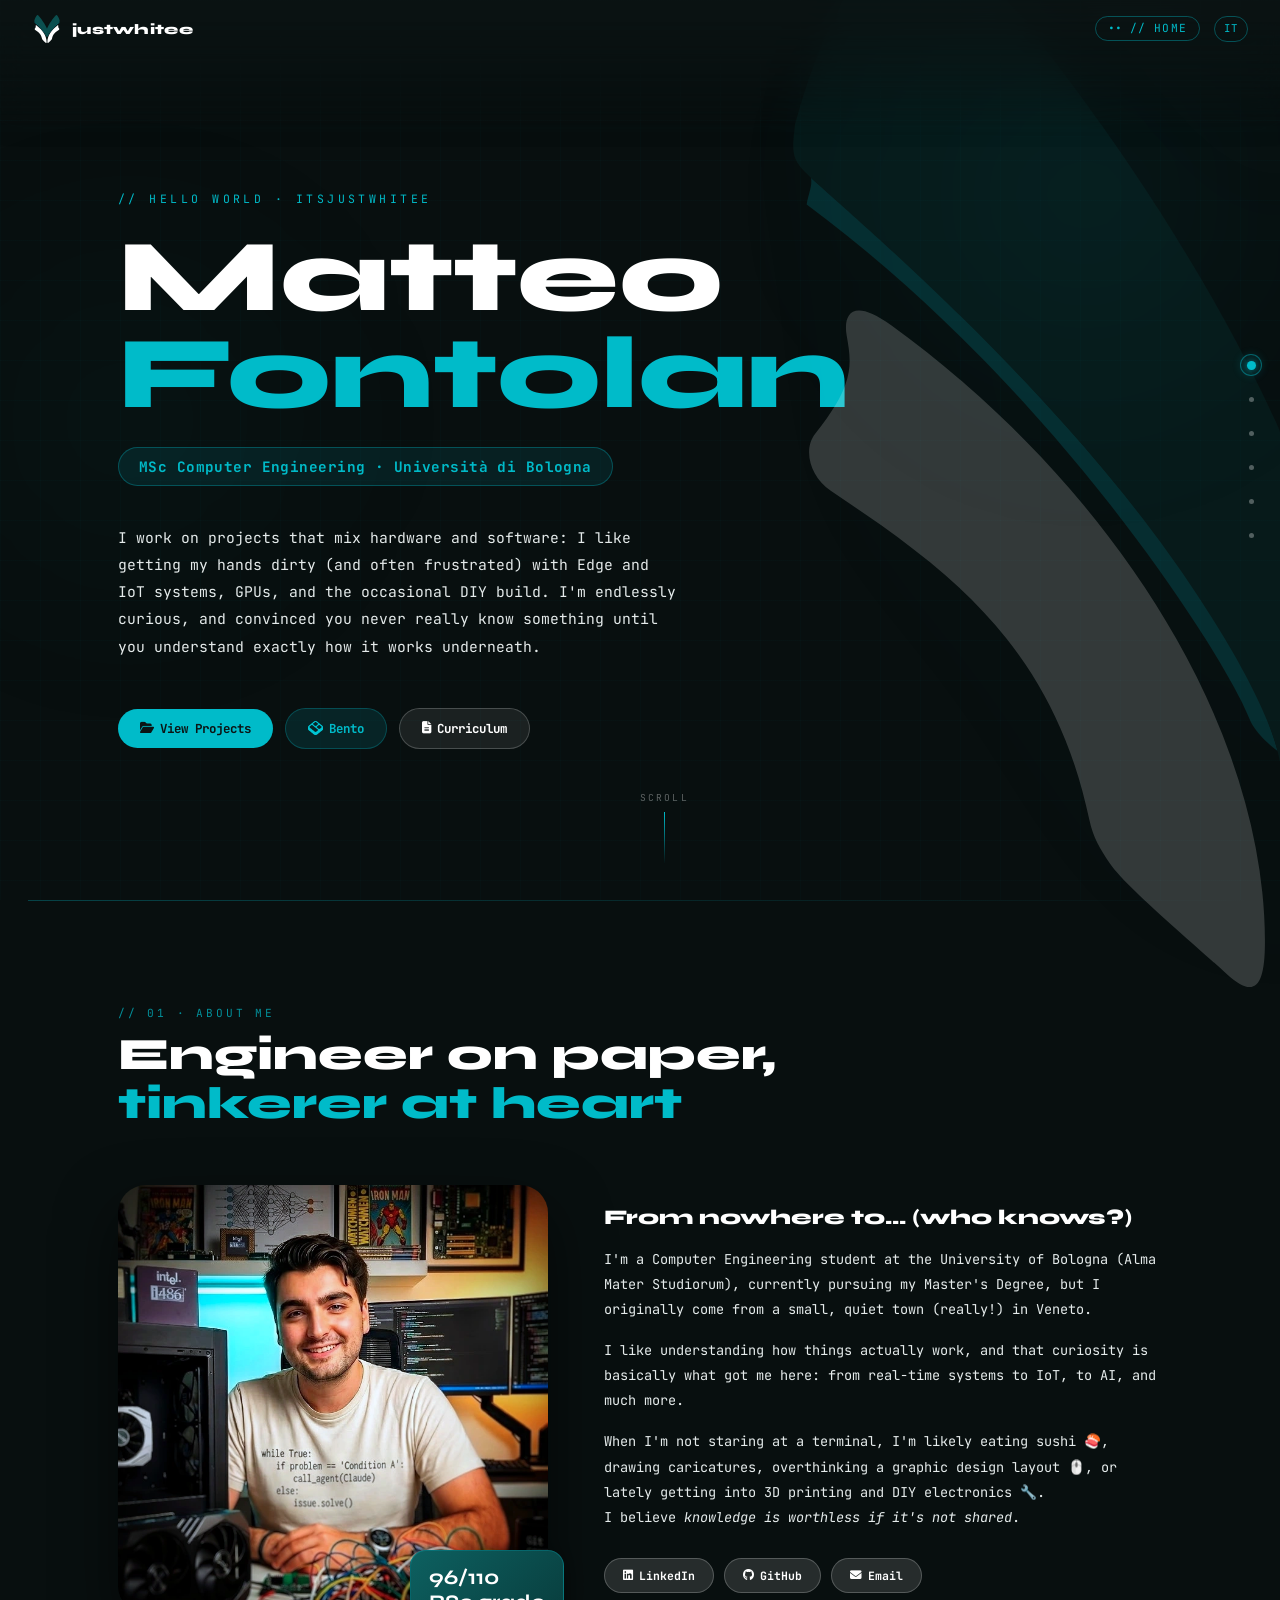
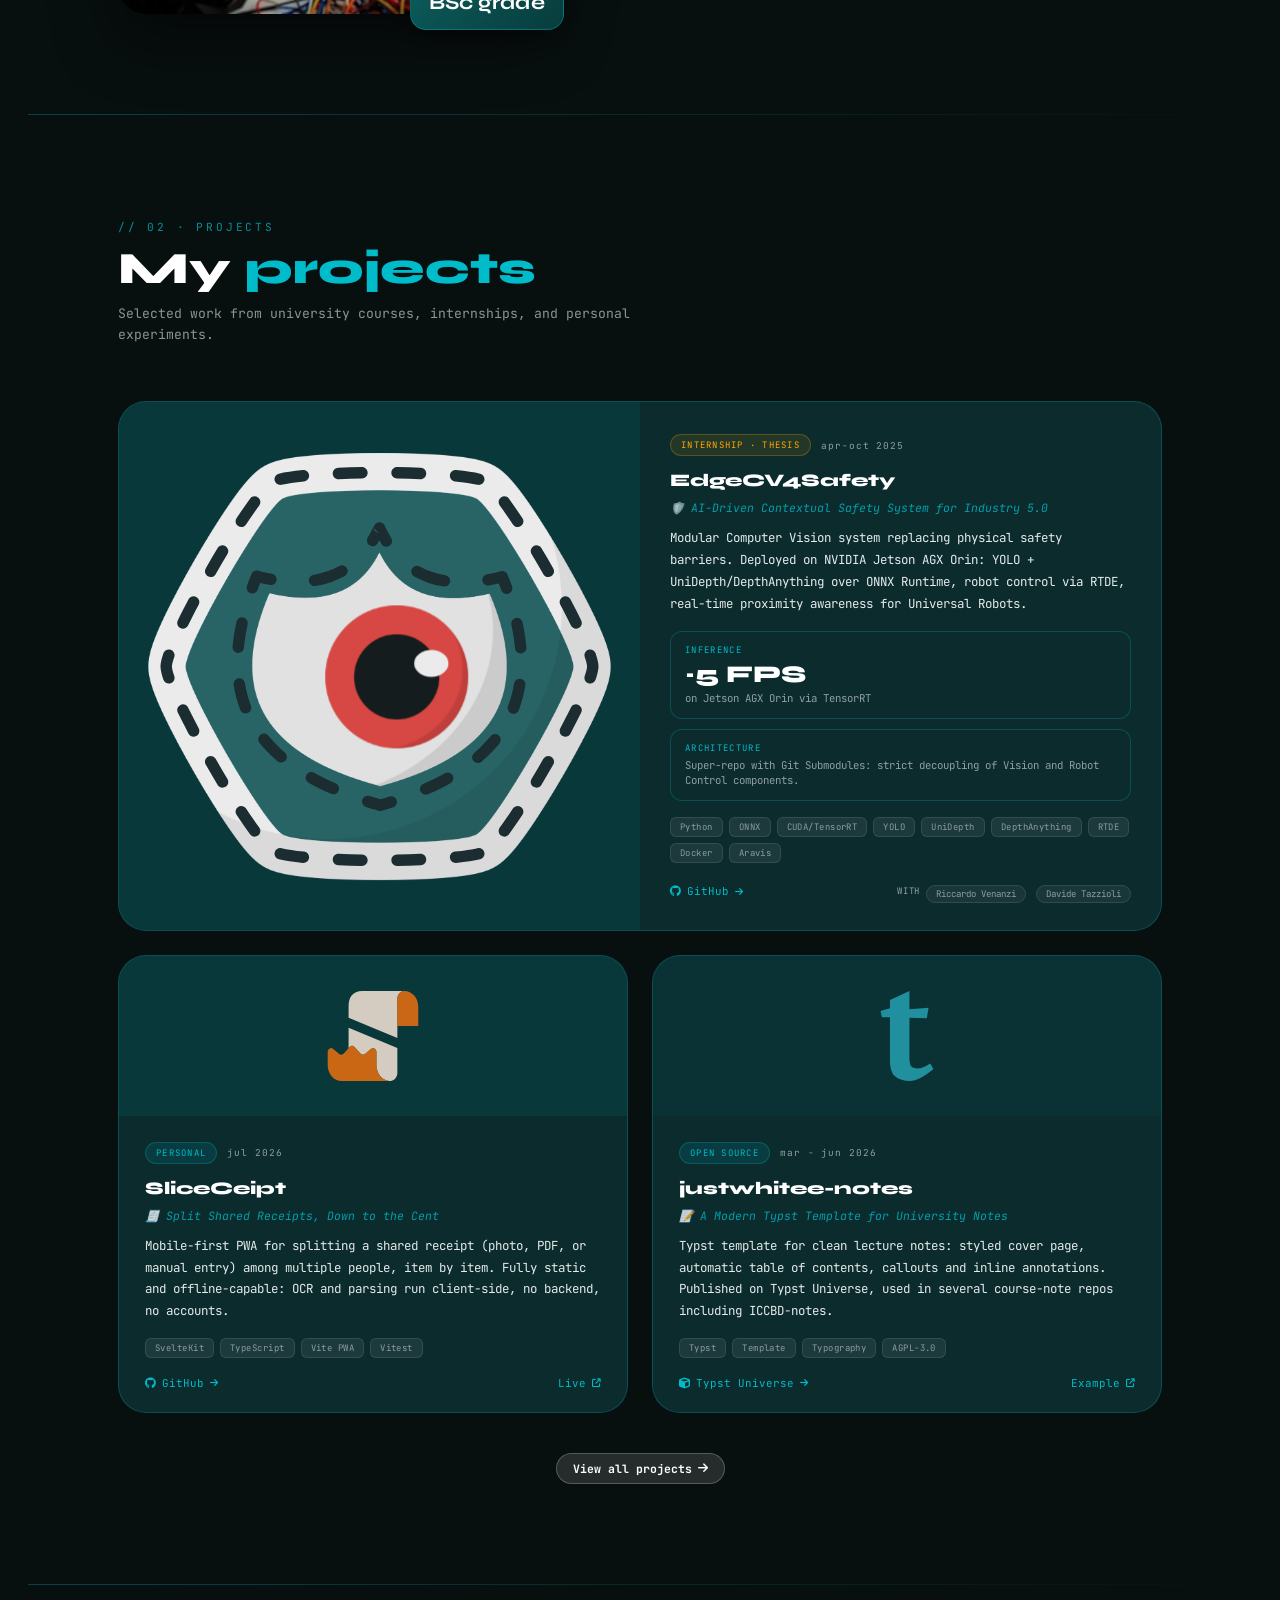
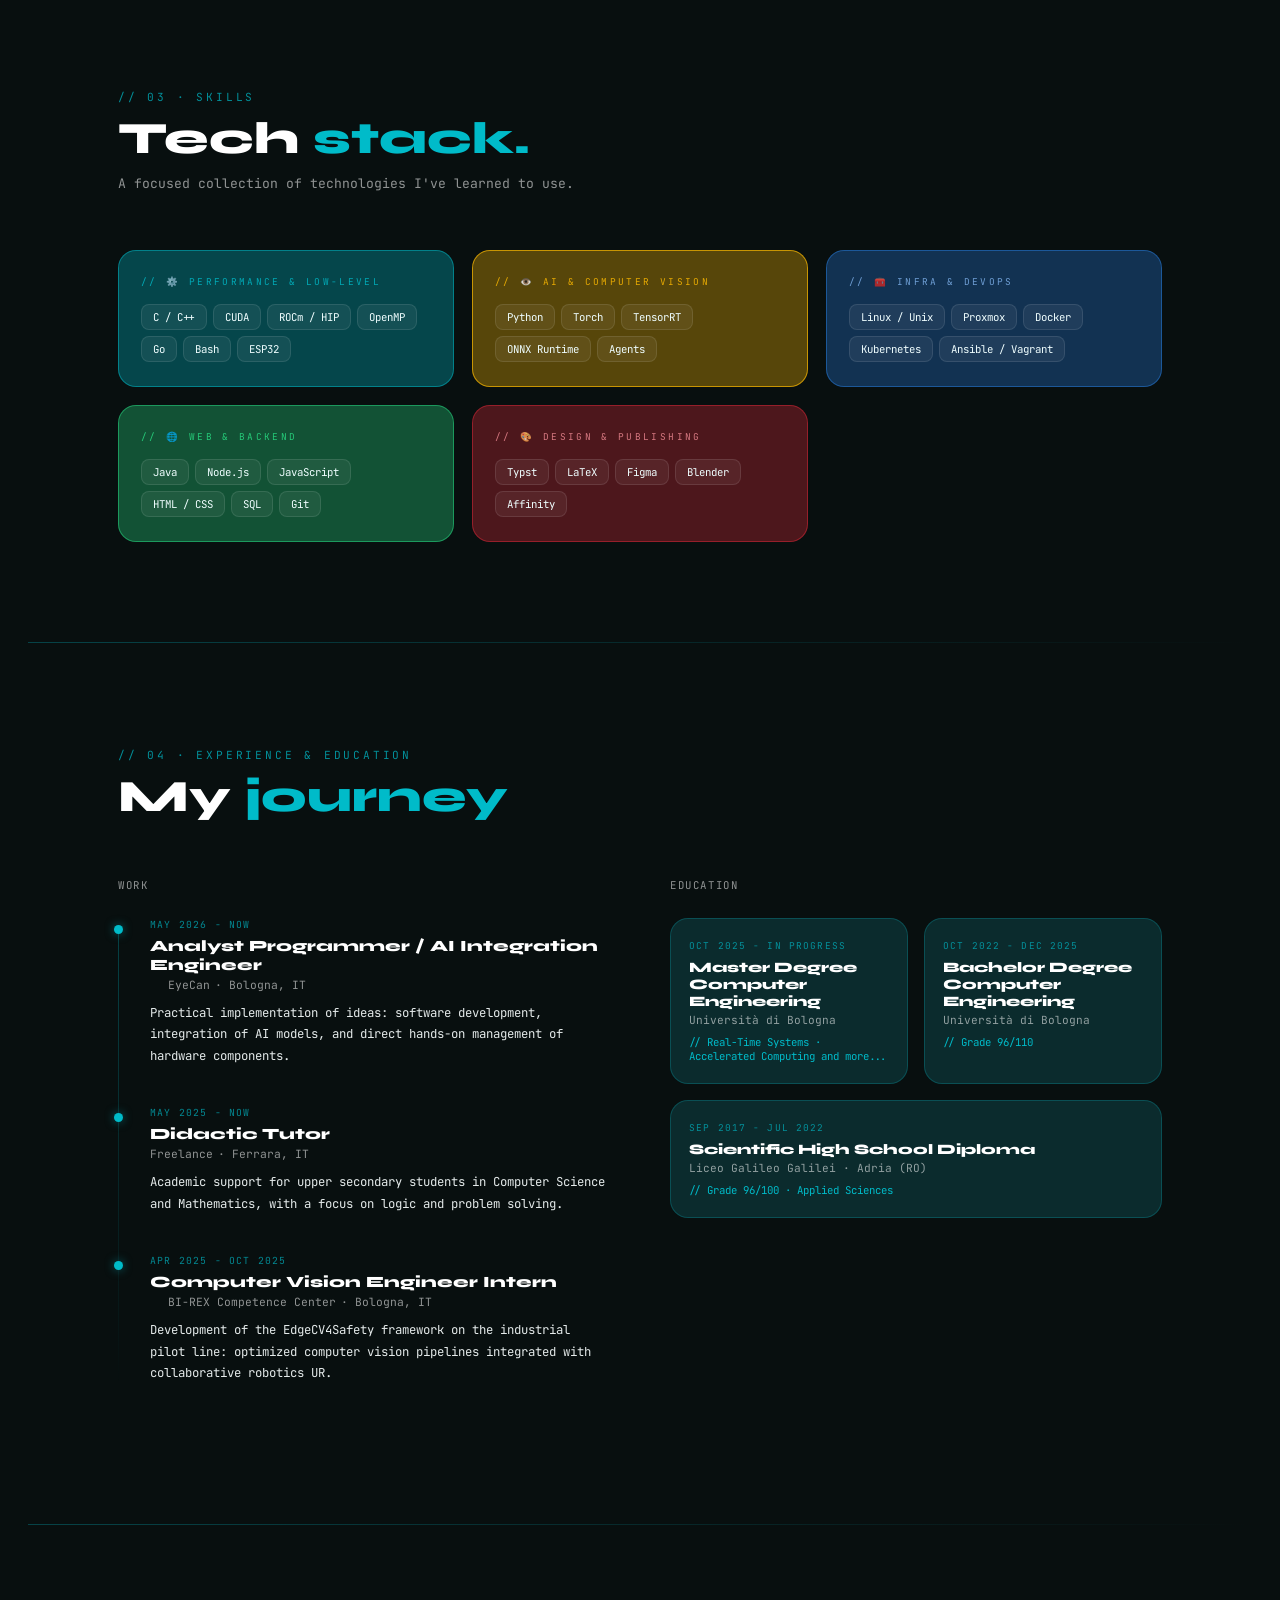
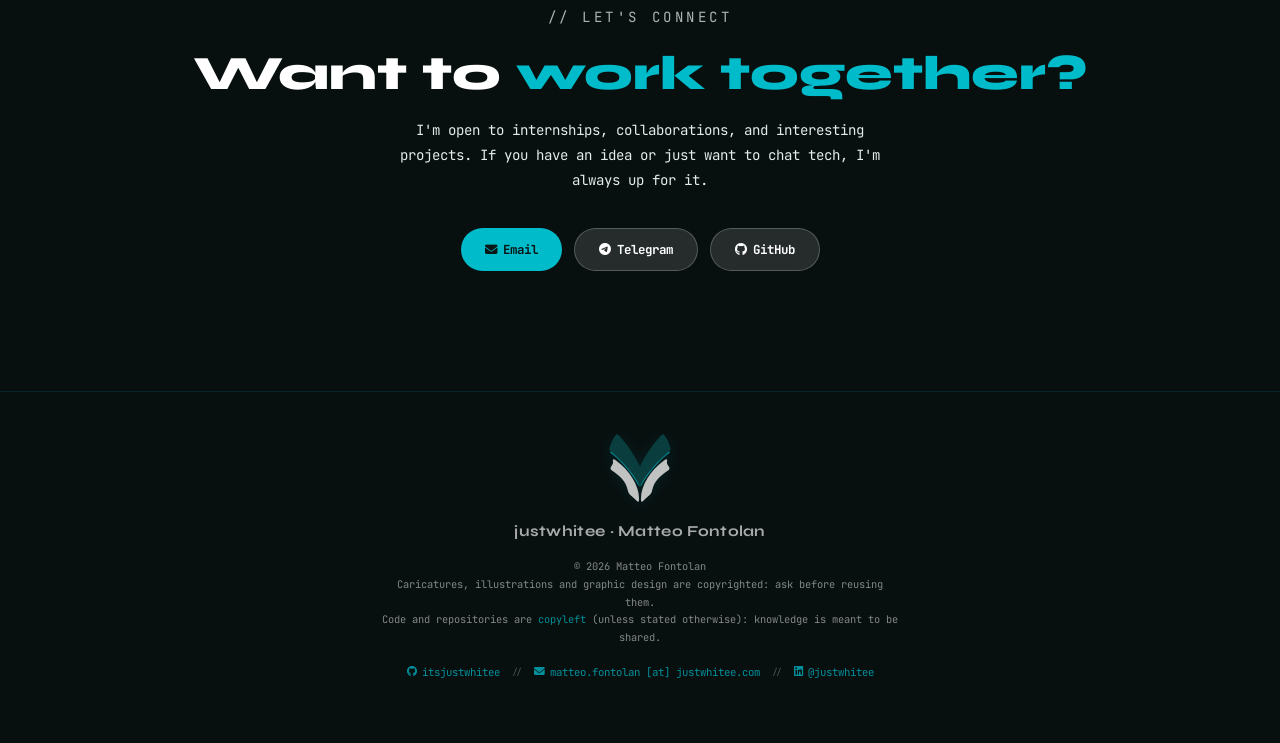
==== commit 9acbf812: "content(about): :speech_balloon: Add DIY/curiosity and new 3D printing hobby to bio Hero and about s" ====
--- a/index.html
+++ b/index.html
@@ -573,8 +573,8 @@
         </div>
         <p class="hero-desc" data-i18n="hero.desc">
             I build things at the intersection of software and hardware,
-            from Edge AI systems to IoT controllers to parallel GPU algorithms.
-            I'm a firm believer that you don't truly 'own' a system until you've understood exactly how it works under the hood.
+            from Edge AI systems to IoT controllers to parallel GPU algorithms, with the occasional DIY build on the side.
+            I'm endlessly curious, and a firm believer that you don't truly 'own' a system until you've understood exactly how it works under the hood.
         </p>
         <div class="hero-ctas">
             <a href="#projects" class="btn-pill btn-primary">
@@ -621,7 +621,7 @@
                 <h3 data-i18n="about.h3">From Corbola to...</h3>
                 <p data-i18n="about.p1">I'm a Computer Engineering student at the University of Bologna (Alma Mater Studiorum), currently pursuing my Master's Degree after graduating, but I'm originally from Corbola, a small quiet town (really?) in the Rovigo province (Veneto).</p>
                 <p data-i18n="about.p2">I love digging into how things actually work and I define myself as a practical person. My journey has taken me from designing real-time safety systems for industrial robots to optimizing parallel algorithms on GPUs.</p>
-                <p data-i18n-html="about.p3_html">When I'm not staring at a terminal, I'm likely eating sushi 🍣, or drawing caricatures or overthinking a graphic design layout 🖱️. <br> I believe <em>knowledge is worthless if it's not shared</em>.</p>
+                <p data-i18n-html="about.p3_html">When I'm not staring at a terminal, I'm likely eating sushi 🍣, drawing caricatures, overthinking a graphic design layout 🖱️, or lately getting into 3D printing and DIY electronics 🔧. <br> I believe <em>knowledge is worthless if it's not shared</em>.</p>
                 <div class="about-links">
                     <a href="http://www.linkedin.com/in/justwhitee" target="_blank"  rel="noopener noreferrer" class="btn-pill btn-ghost"><i class="fa-brands fa-linkedin"></i> LinkedIn</a>
                     <a href="https://github.com/itsjustwhitee" target="_blank" rel="noopener noreferrer" class="btn-pill btn-ghost"><i class="fa-brands fa-github"></i> GitHub</a>
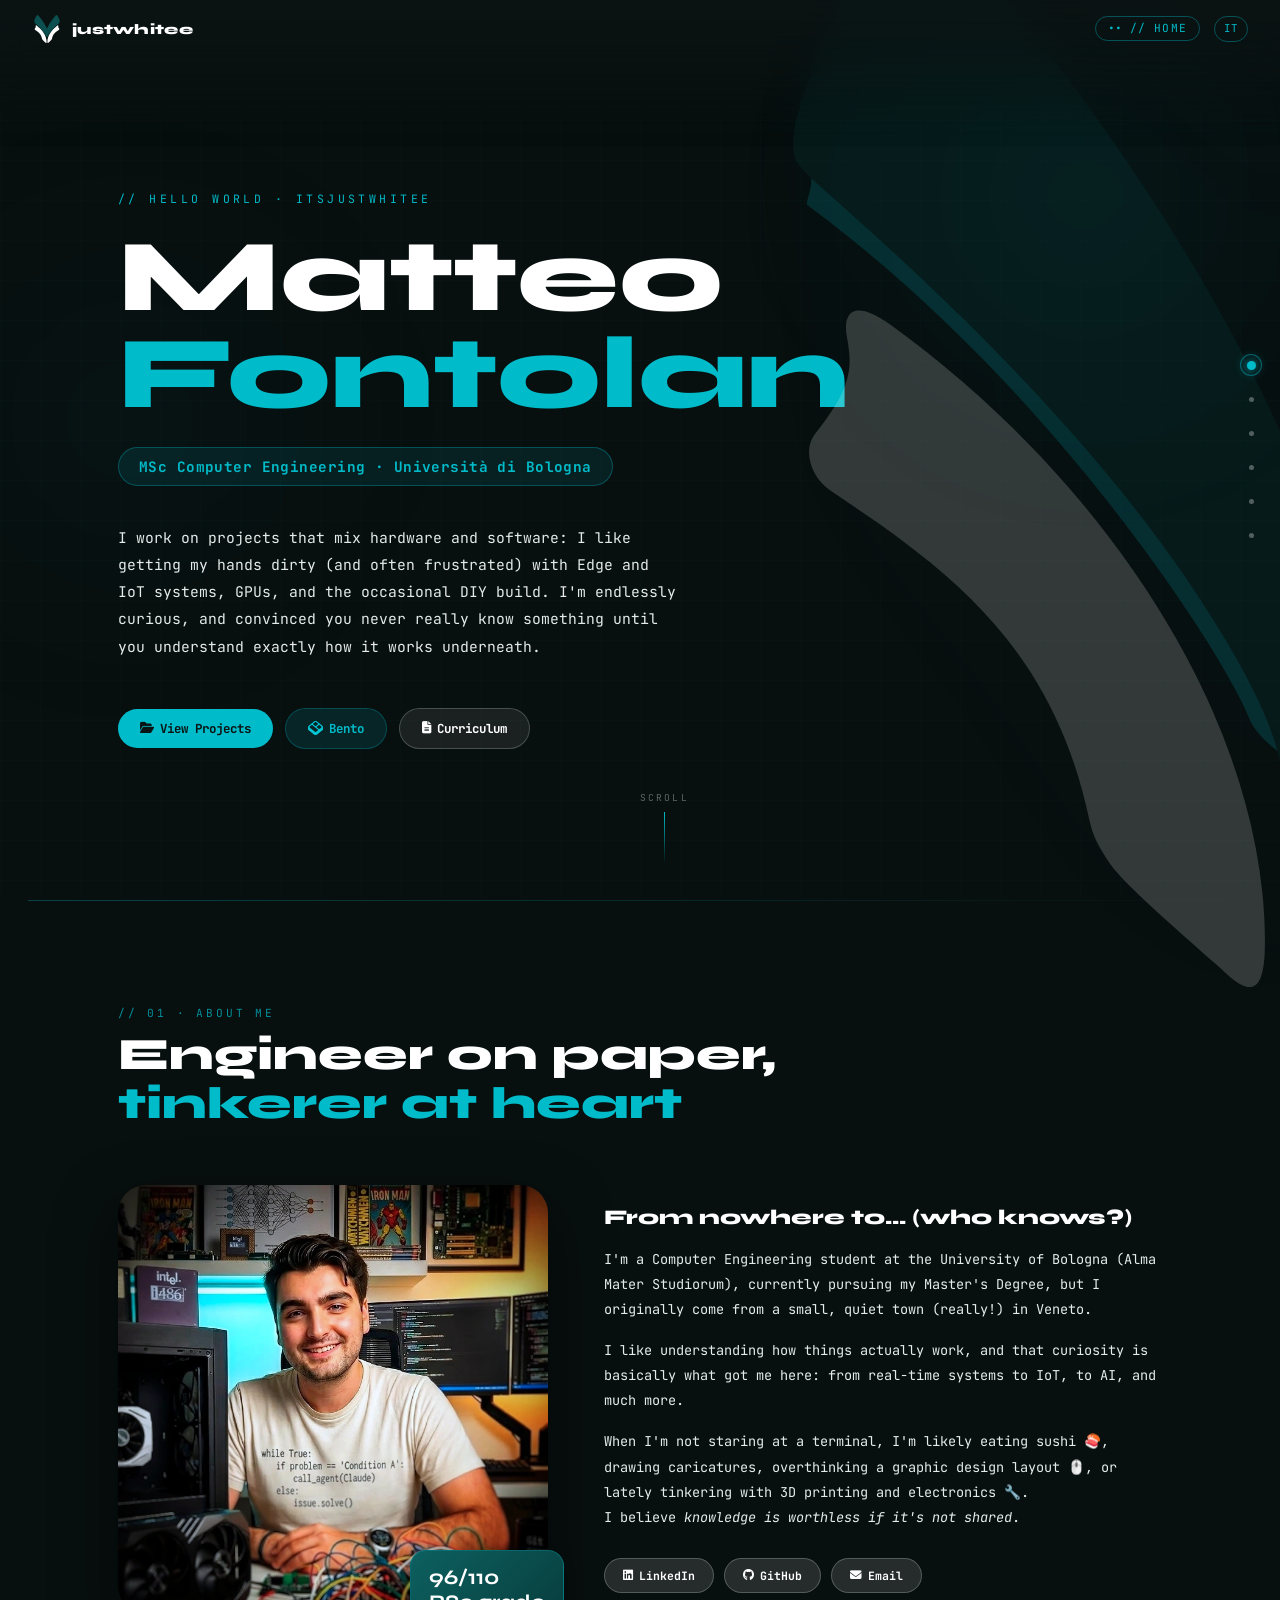
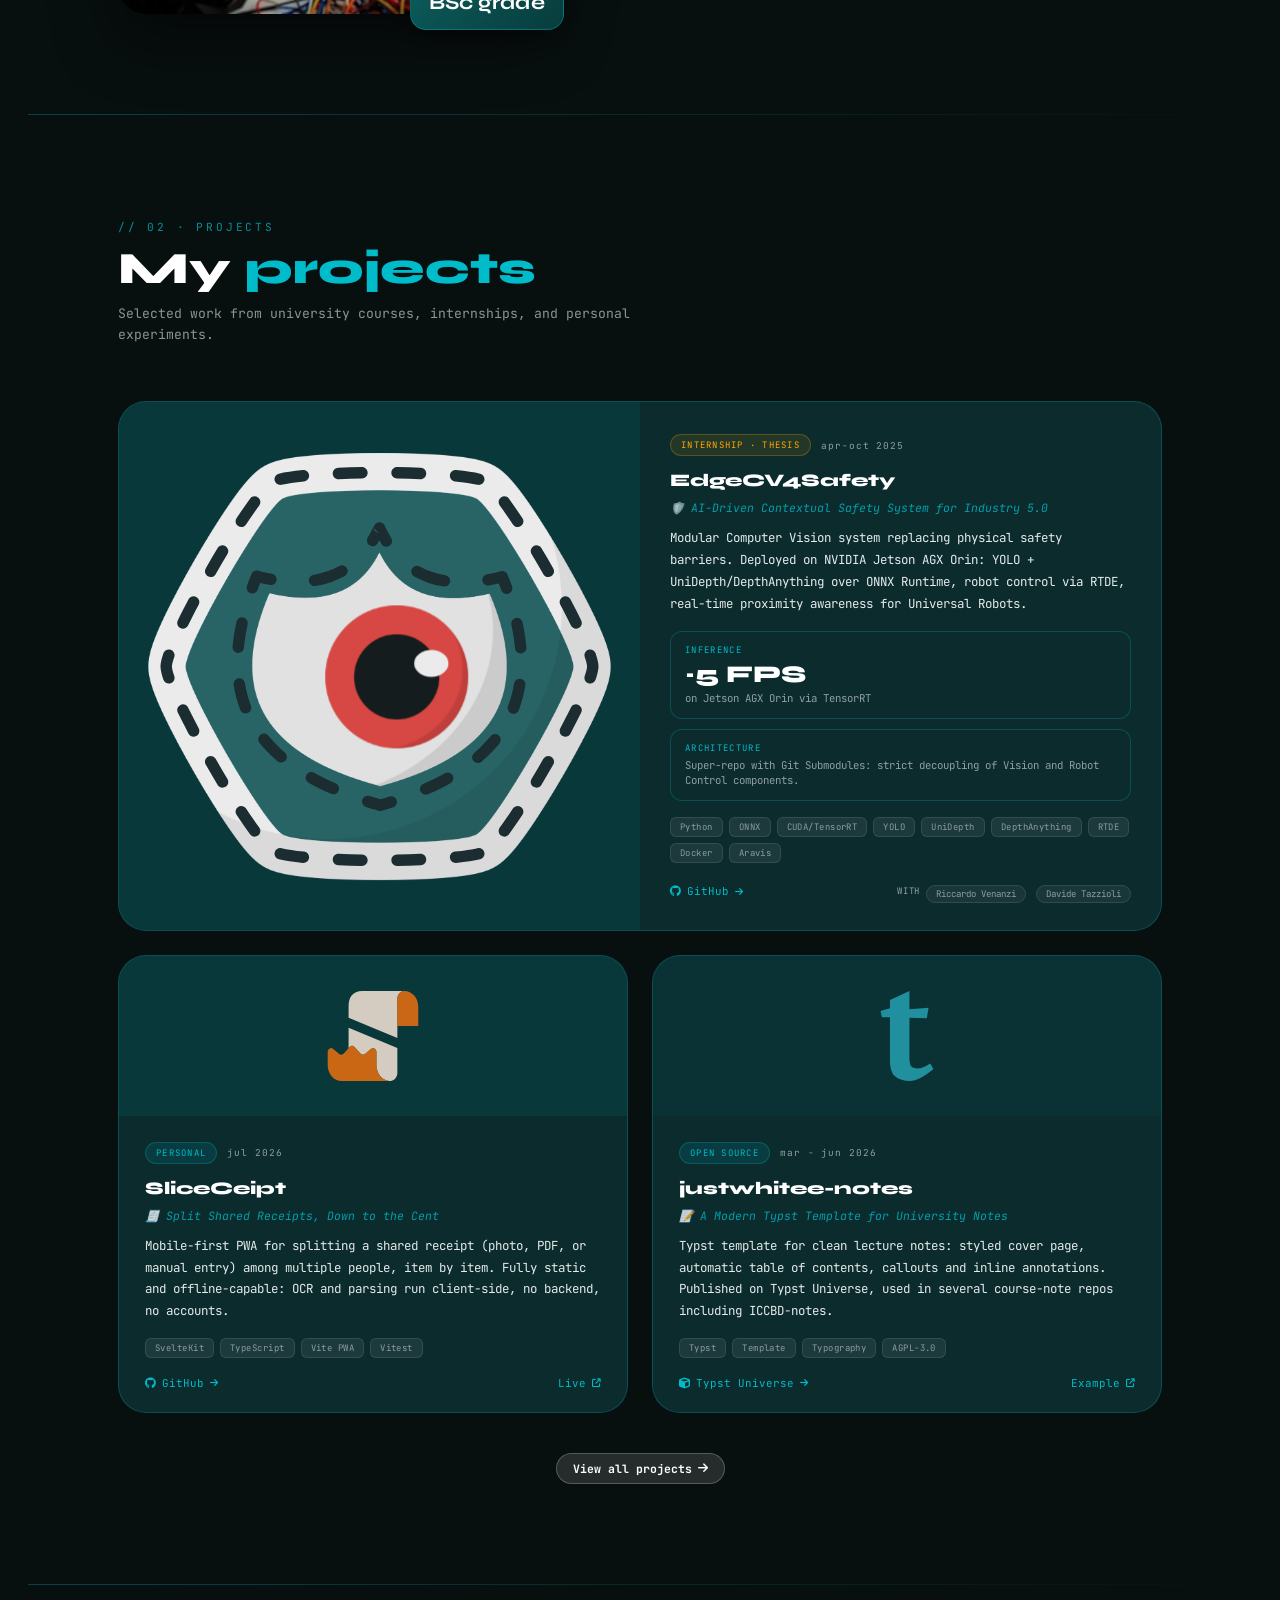
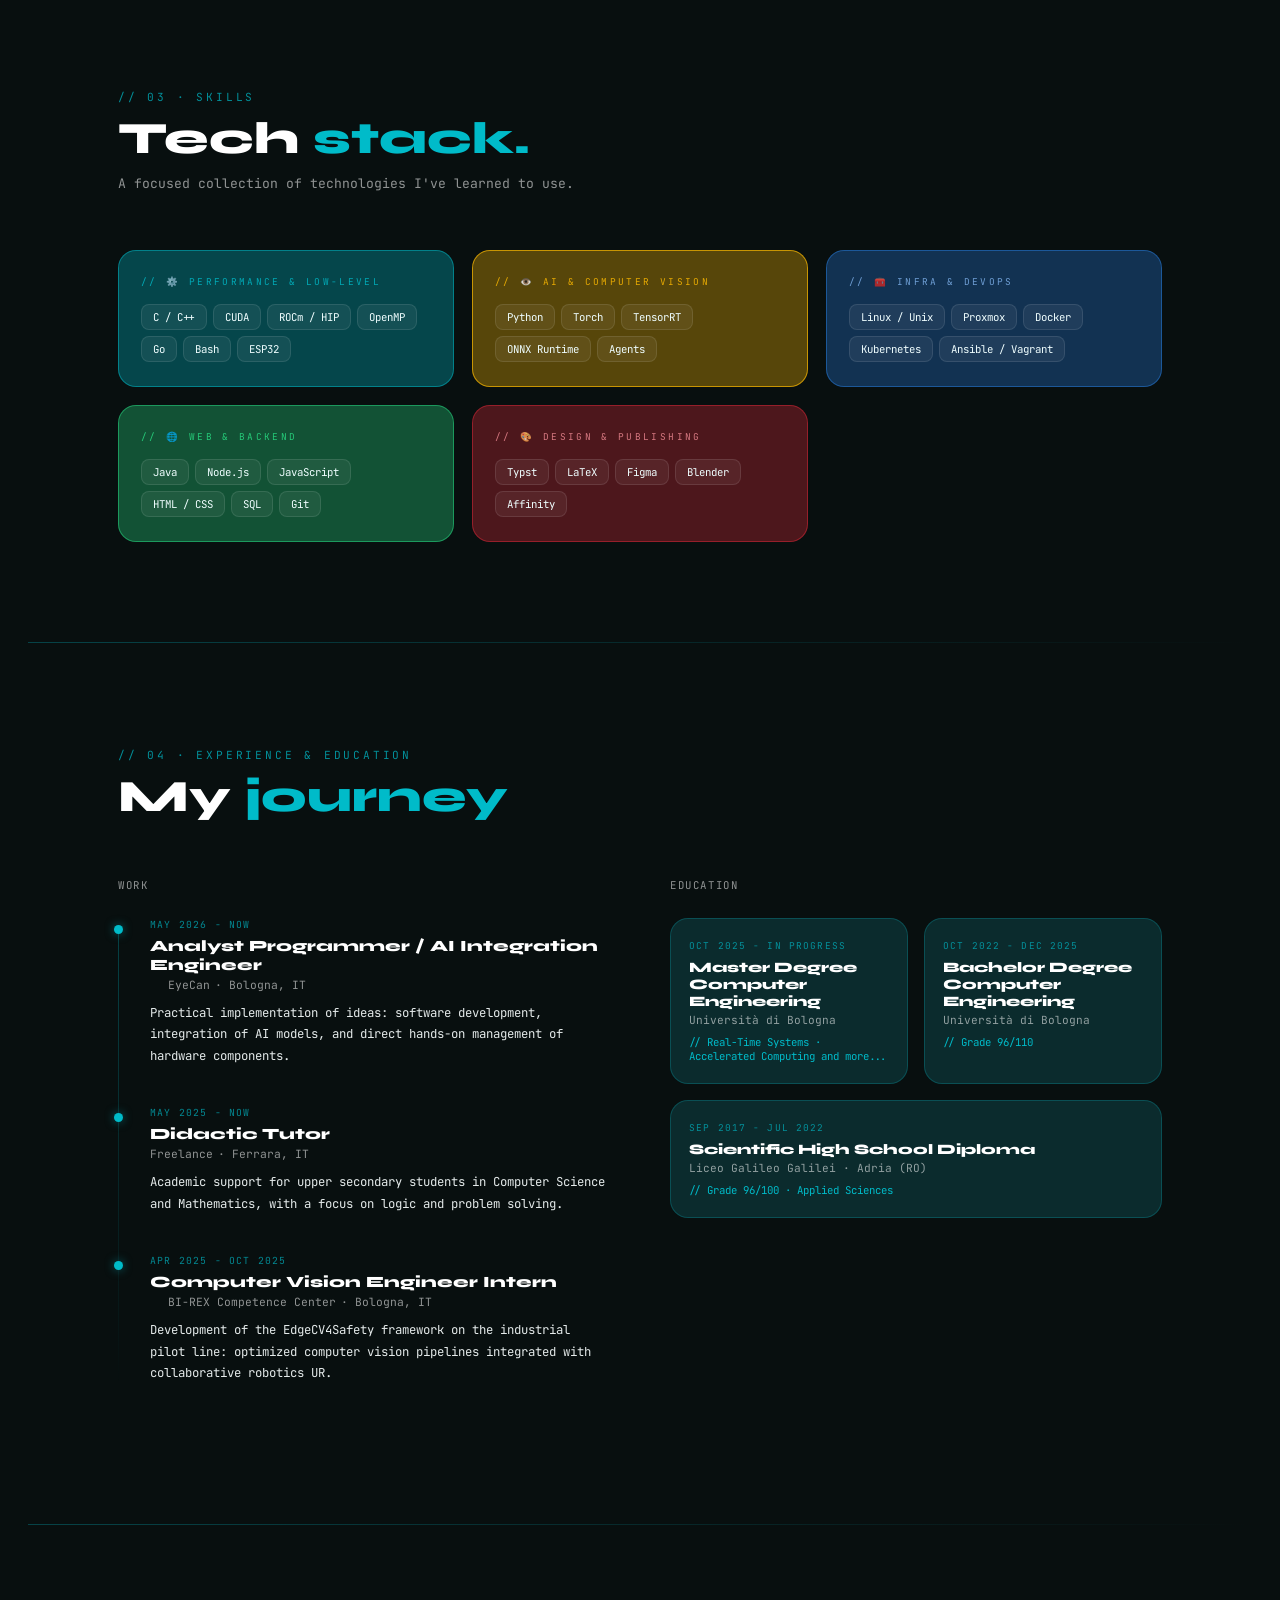
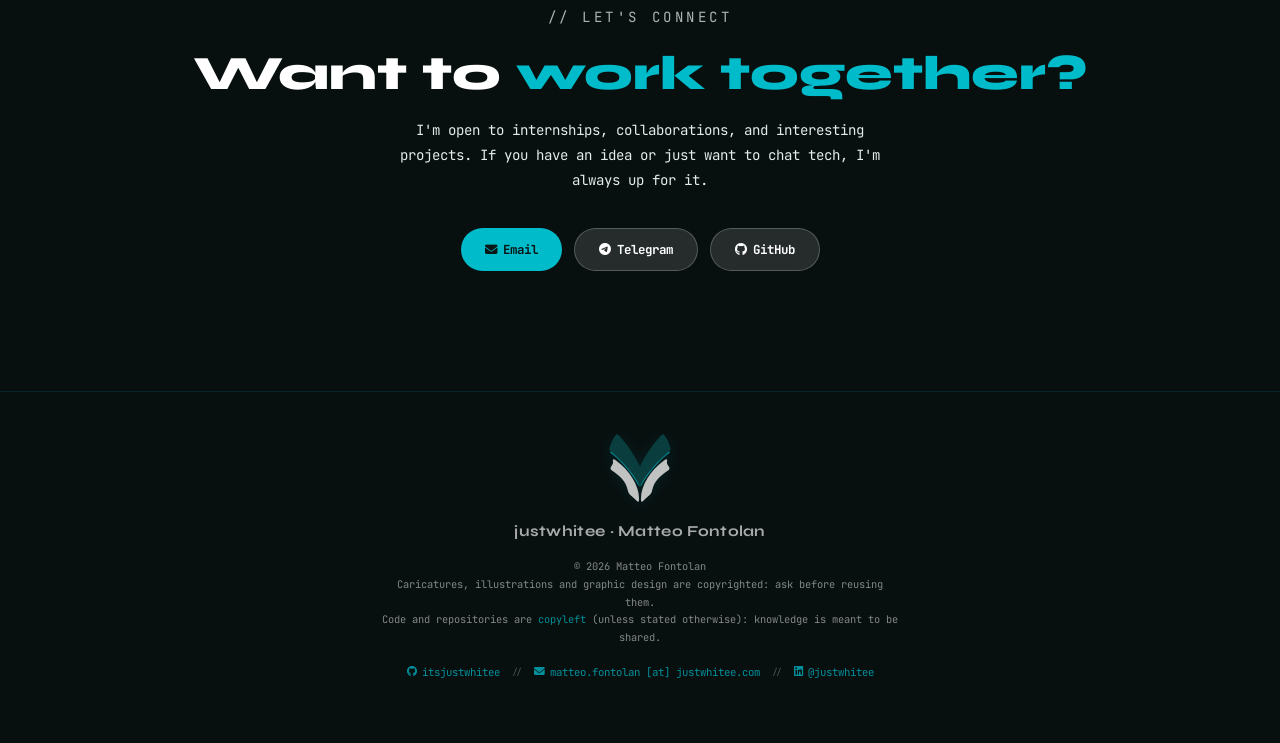
==== commit 13ffc779: "content(about): :art: Vary wording so DIY/curiosity aren't repeated verbatim Hero keeps the explicit" ====
--- a/index.html
+++ b/index.html
@@ -621,7 +621,7 @@
                 <h3 data-i18n="about.h3">From Corbola to...</h3>
                 <p data-i18n="about.p1">I'm a Computer Engineering student at the University of Bologna (Alma Mater Studiorum), currently pursuing my Master's Degree after graduating, but I'm originally from Corbola, a small quiet town (really?) in the Rovigo province (Veneto).</p>
                 <p data-i18n="about.p2">I love digging into how things actually work and I define myself as a practical person. My journey has taken me from designing real-time safety systems for industrial robots to optimizing parallel algorithms on GPUs.</p>
-                <p data-i18n-html="about.p3_html">When I'm not staring at a terminal, I'm likely eating sushi 🍣, drawing caricatures, overthinking a graphic design layout 🖱️, or lately getting into 3D printing and DIY electronics 🔧. <br> I believe <em>knowledge is worthless if it's not shared</em>.</p>
+                <p data-i18n-html="about.p3_html">When I'm not staring at a terminal, I'm likely eating sushi 🍣, drawing caricatures, overthinking a graphic design layout 🖱️, or lately tinkering with 3D printing and electronics 🔧. <br> I believe <em>knowledge is worthless if it's not shared</em>.</p>
                 <div class="about-links">
                     <a href="http://www.linkedin.com/in/justwhitee" target="_blank"  rel="noopener noreferrer" class="btn-pill btn-ghost"><i class="fa-brands fa-linkedin"></i> LinkedIn</a>
                     <a href="https://github.com/itsjustwhitee" target="_blank" rel="noopener noreferrer" class="btn-pill btn-ghost"><i class="fa-brands fa-github"></i> GitHub</a>
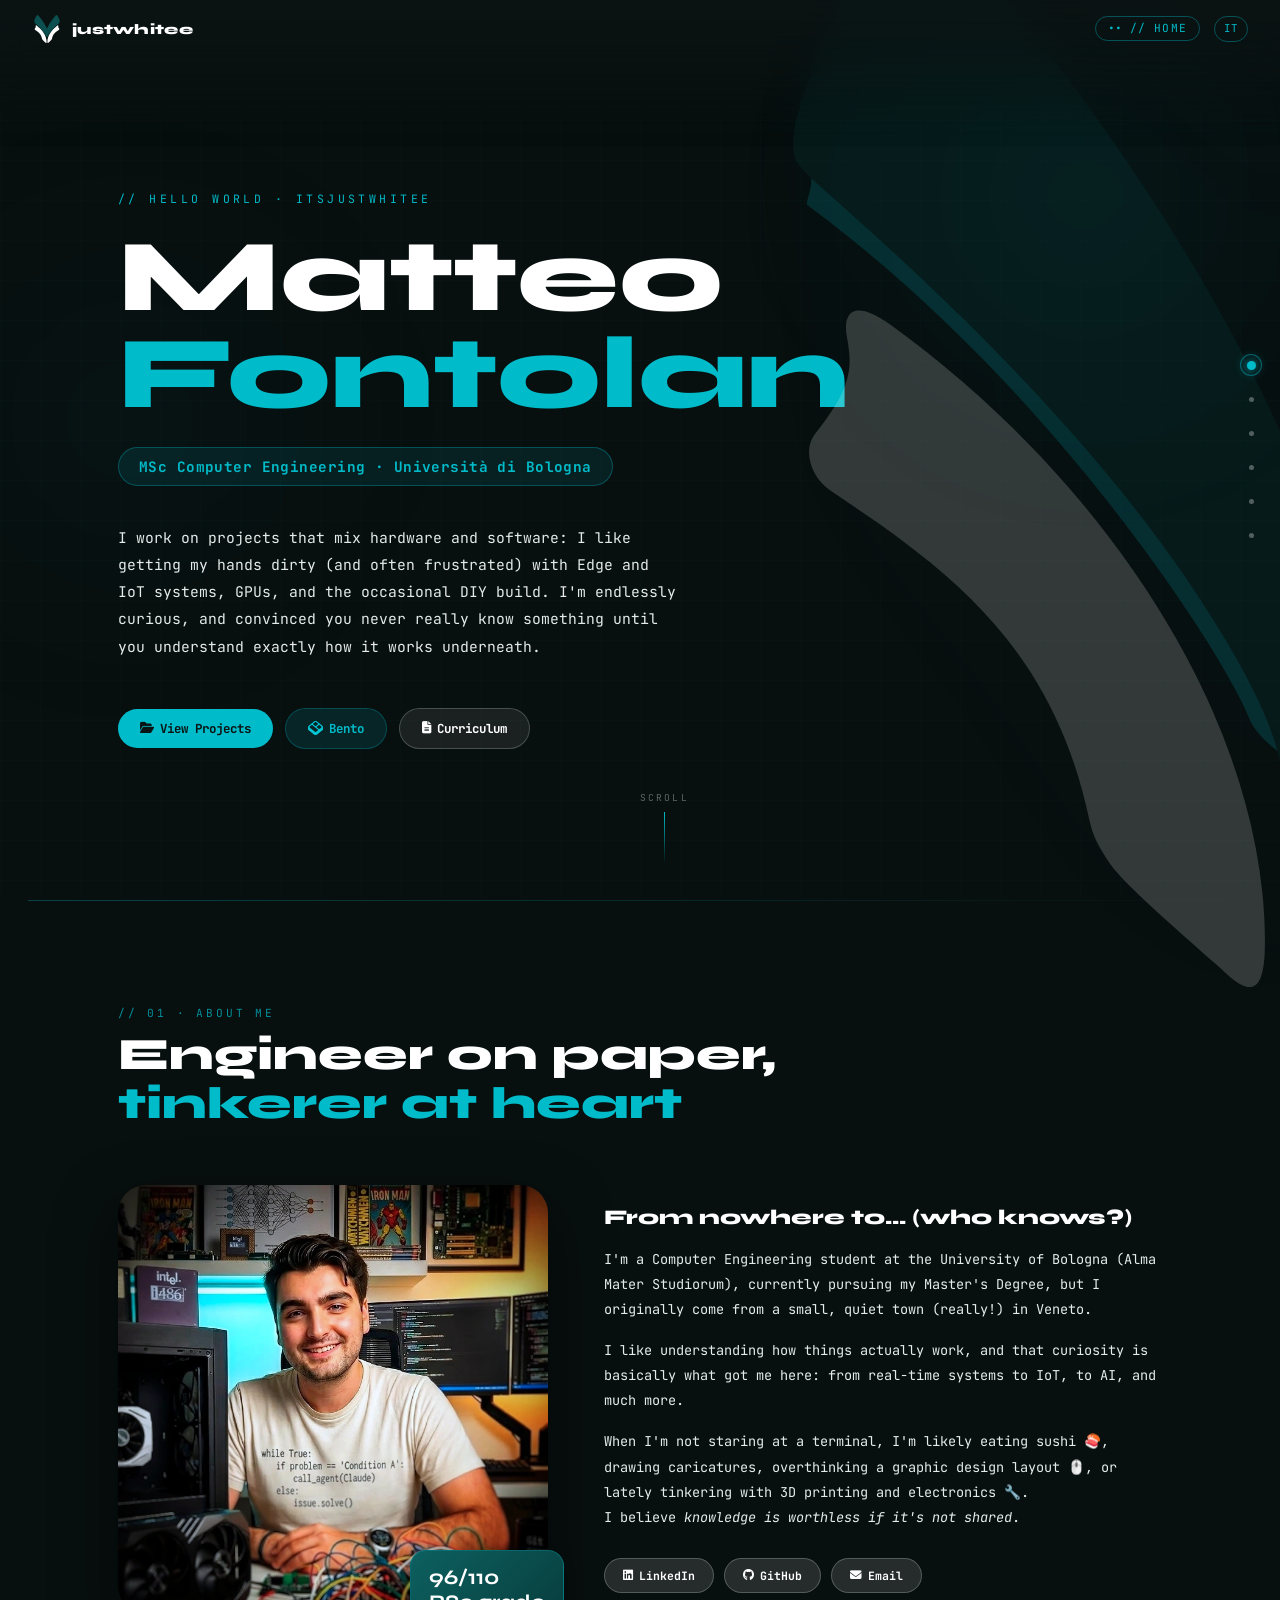
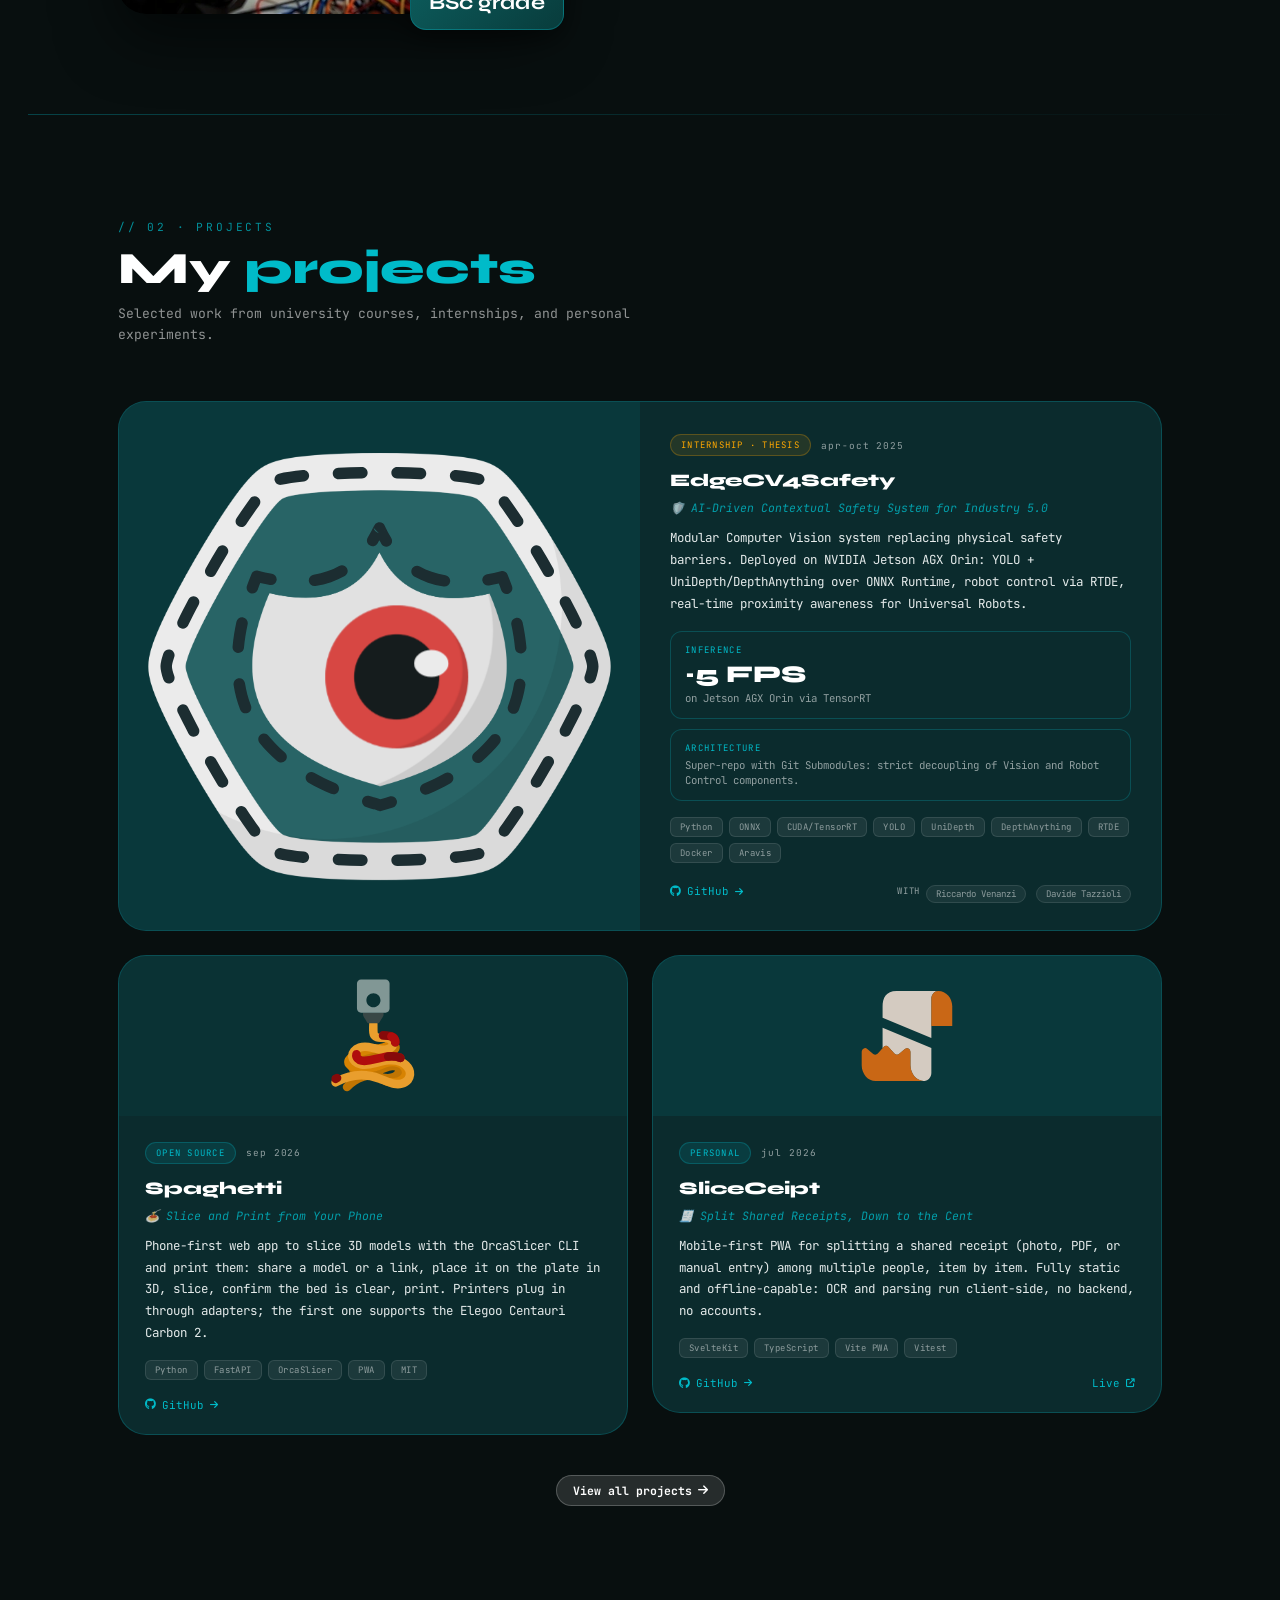
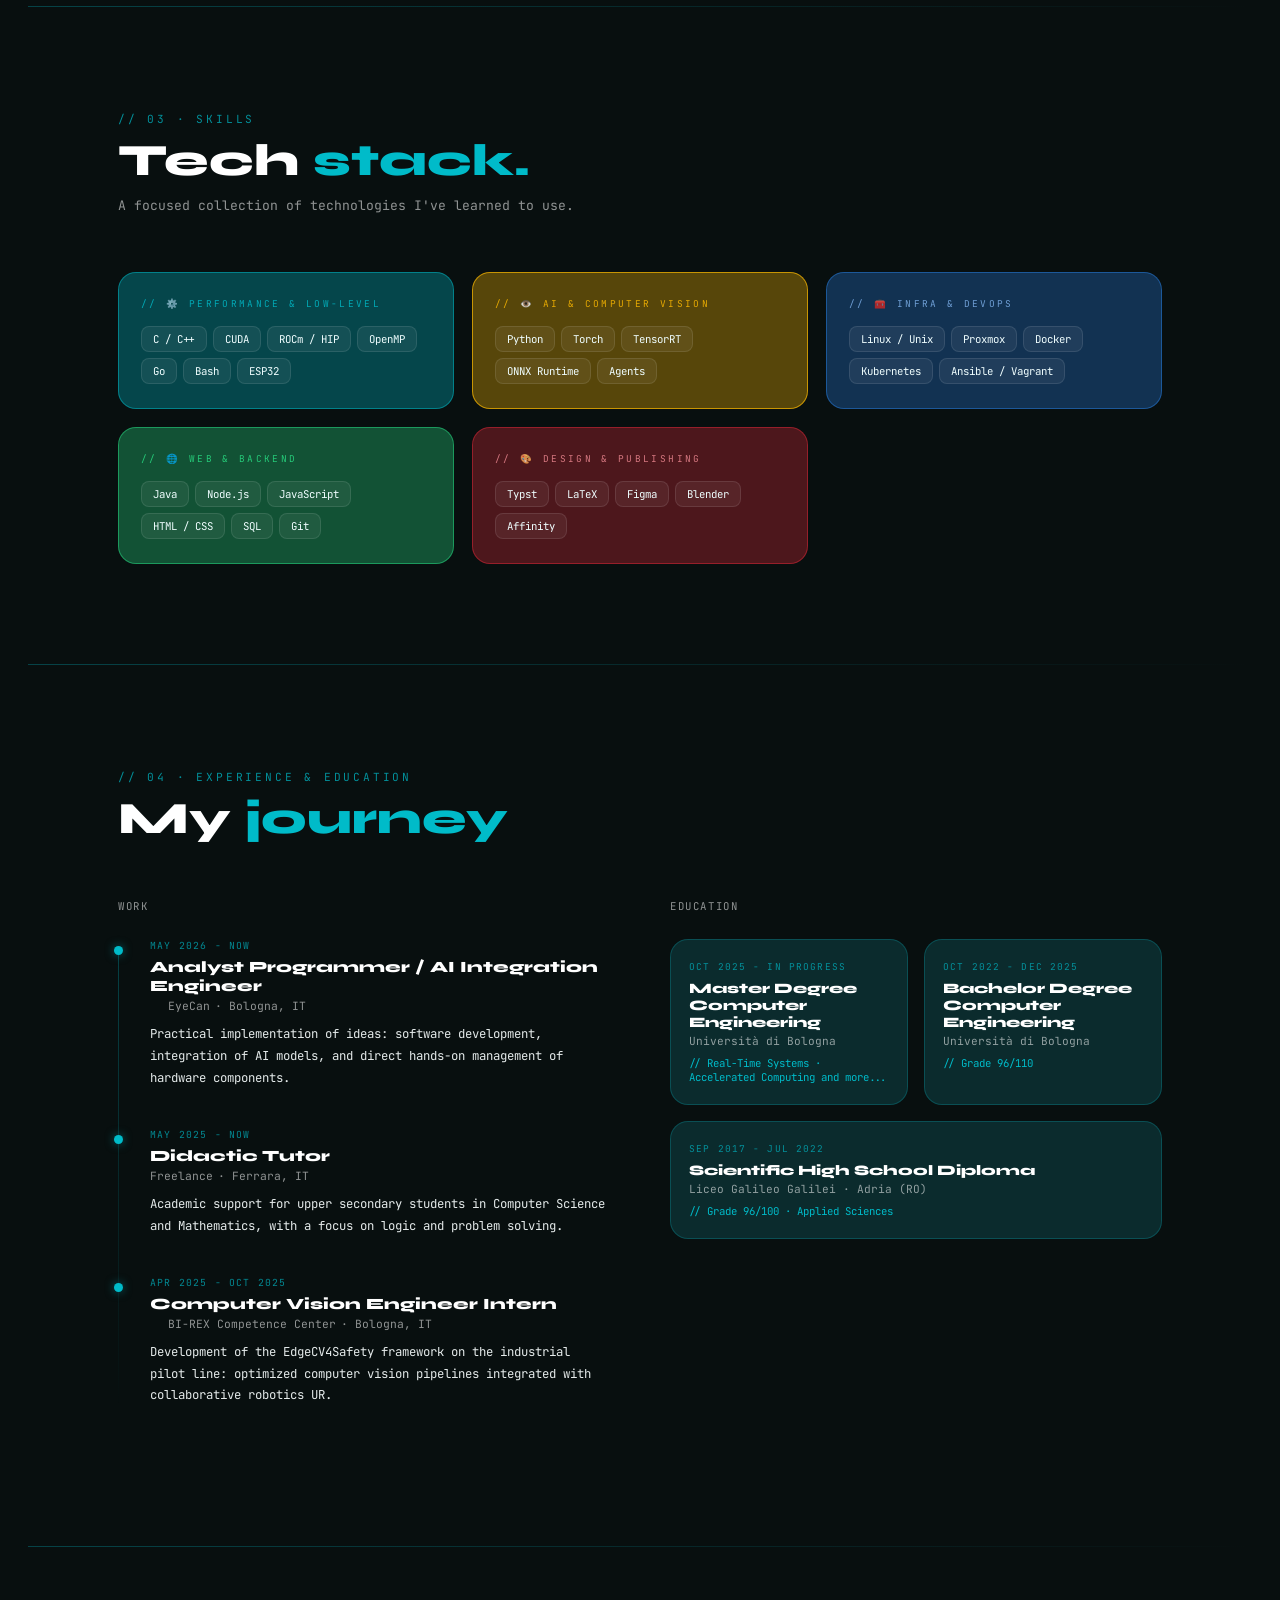
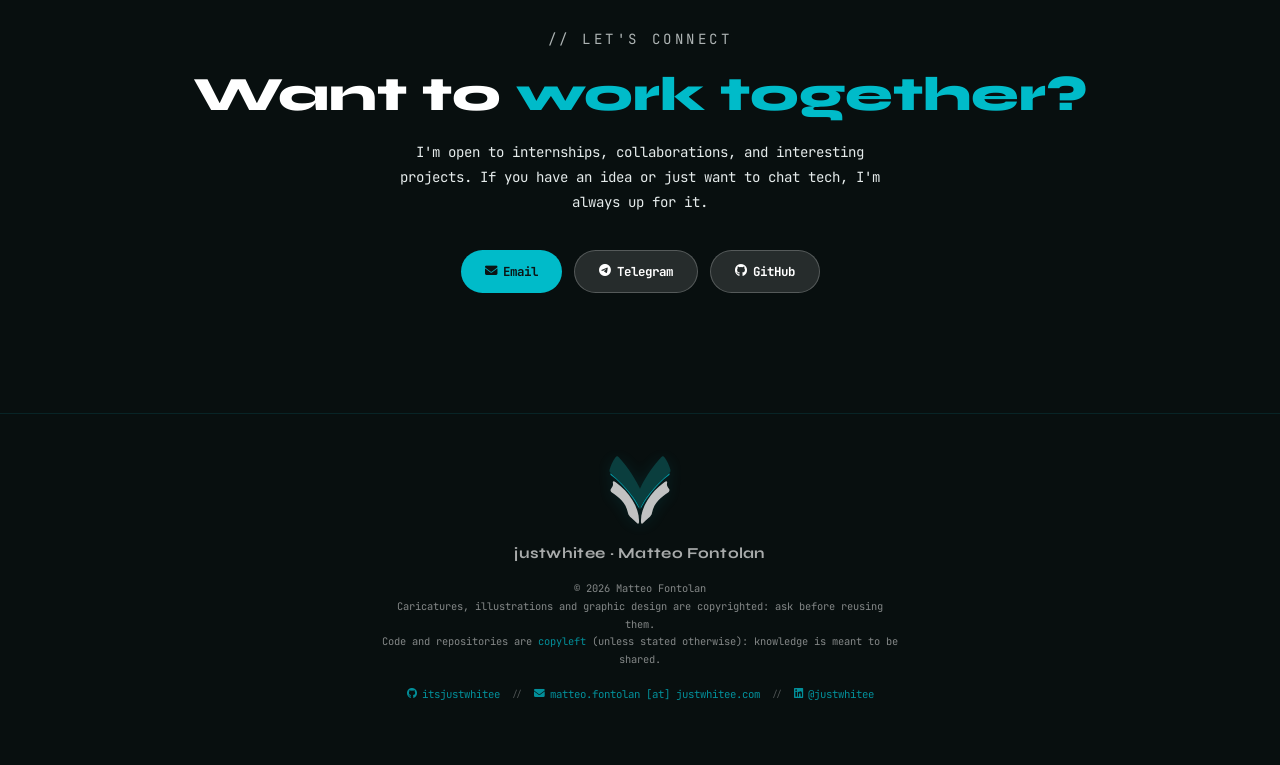
==== commit fe8fbff5: "✨ feat(projects): add Spaghetti and fall back to the card grid instead of a random circuit" ====
--- a/index.html
+++ b/index.html
@@ -683,6 +683,28 @@
                 </div>
             </div>
 
+            <div class="project-card reveal" id="spaghetti-card" data-date="2026-09">
+                <div class="project-img-wrap">
+                    <img src="/assets/projects/spaghetti.svg" onerror="this.style.display='none';this.nextElementSibling.style.display='flex';" alt="Spaghetti logo" class="project-img" loading="lazy">
+                    <div class="project-img-placeholder" style="display:none;">🍝</div>
+                </div>
+                <div class="project-body">
+                    <div class="project-meta">
+                        <span class="project-badge" data-i18n="proj.spaghetti.badge">Open Source</span>
+                        <span class="project-year">sep 2026</span>
+                    </div>
+                    <h3>Spaghetti</h3>
+                    <p class="tagline" data-i18n="proj.spaghetti.tagline">🍝 Slice and Print from Your Phone</p>
+                    <p class="proj-desc" data-i18n="proj.spaghetti.desc">Phone-first web app to slice 3D models with the OrcaSlicer CLI and print them: share a model or a link, place it on the plate in 3D, slice, confirm the bed is clear, print. Printers plug in through adapters; the first one supports the Elegoo Centauri Carbon 2.</p>
+                    <div class="project-tags">
+                        <span class="tag">Python</span><span class="tag">FastAPI</span><span class="tag">OrcaSlicer</span><span class="tag">PWA</span><span class="tag">MIT</span>
+                    </div>
+                    <div class="project-footer">
+                        <a href="https://github.com/itsjustwhitee/spaghetti" target="_blank" rel="noopener noreferrer" class="project-link"><i class="fa-brands fa-github"></i> GitHub <i class="fa-solid fa-arrow-right" style="font-size:0.58rem;"></i></a>
+                    </div>
+                </div>
+            </div>
+
             <div class="project-card reveal" id="sliceceipt-card" data-date="2026-07">
                 <div class="project-img-wrap">
                     <div class="project-img-wrap" id="sliceceipt-container" data-svg-src="/assets/projects/sliceceipt.svg"></div>
@@ -702,29 +724,6 @@
                     <div class="project-footer">
                         <a href="https://github.com/itsjustwhitee/slice-ceipt" target="_blank" rel="noopener noreferrer" class="project-link"><i class="fa-brands fa-github"></i> GitHub <i class="fa-solid fa-arrow-right" style="font-size:0.58rem;"></i></a>
                         <a href="https://sliceceipt.justwhitee.com" target="_blank" rel="noopener noreferrer" class="project-link">Live <i class="fa-solid fa-arrow-up-right-from-square" style="font-size:0.55rem;"></i></a>
-                    </div>
-                </div>
-            </div>
-
-            <div class="project-card reveal" id="justwhitee-notes-card" data-date="2026-06">
-                <div class="project-img-wrap">
-                    <img src="/assets/projects/justwhitee-notes.svg" onerror="this.style.display='none';this.nextElementSibling.style.display='flex';" alt="Typst logo" class="project-img" loading="lazy">
-                    <div class="project-img-placeholder" style="display:none;">📝</div>
-                </div>
-                <div class="project-body">
-                    <div class="project-meta">
-                        <span class="project-badge" data-i18n="proj.notes.badge">Open Source</span>
-                        <span class="project-year">mar - jun 2026</span>
-                    </div>
-                    <h3>justwhitee-notes</h3>
-                    <p class="tagline" data-i18n="proj.notes.tagline">📝 A Modern Typst Template for University Notes</p>
-                    <p class="proj-desc" data-i18n="proj.notes.desc">Typst template for clean lecture notes: styled cover page, automatic table of contents, callouts and inline annotations. Published on Typst Universe, used in several course-note repos including ICCBD-notes.</p>
-                    <div class="project-tags">
-                        <span class="tag">Typst</span><span class="tag">Template</span><span class="tag">Typography</span><span class="tag">AGPL-3.0</span>
-                    </div>
-                    <div class="project-footer">
-                        <a href="https://typst.app/universe/package/justwhitee-notes/" target="_blank" rel="noopener noreferrer" class="project-link"><i class="fa-solid fa-cube"></i> Typst Universe <i class="fa-solid fa-arrow-right" style="font-size:0.58rem;"></i></a>
-                        <a href="https://github.com/itsjustwhitee/ICCBD-notes" target="_blank" rel="noopener noreferrer" class="project-link">Example <i class="fa-solid fa-arrow-up-right-from-square" style="font-size:0.55rem;"></i></a>
                     </div>
                 </div>
             </div>
--- a/shared.css
+++ b/shared.css
@@ -193,9 +193,9 @@
 /* ── CARD SLUG ───────────────────────────────────────────────────────────── */
 /* 0.65 clears 4.5:1 against both --card-bg and the plain --bg-color (measured
    4.96:1 / 8.37:1) - was 0.22, under 2:1 against either. Doesn't fully solve
-   contrast on bento's light-background brand cards (Amazon yellow, Notion
-   white) since white text can't win there at any alpha - those would need a
-   per-card slug color, not attempted here. */
+   contrast on bento's light-background brand cards (Amazon yellow) since
+   white text can't win there at any alpha - those would need a per-card
+   slug color, not attempted here. */
 .card-slug {
     position: absolute; bottom: 13px; right: 16px;
     font-size: 0.57rem; letter-spacing: 0.1em;
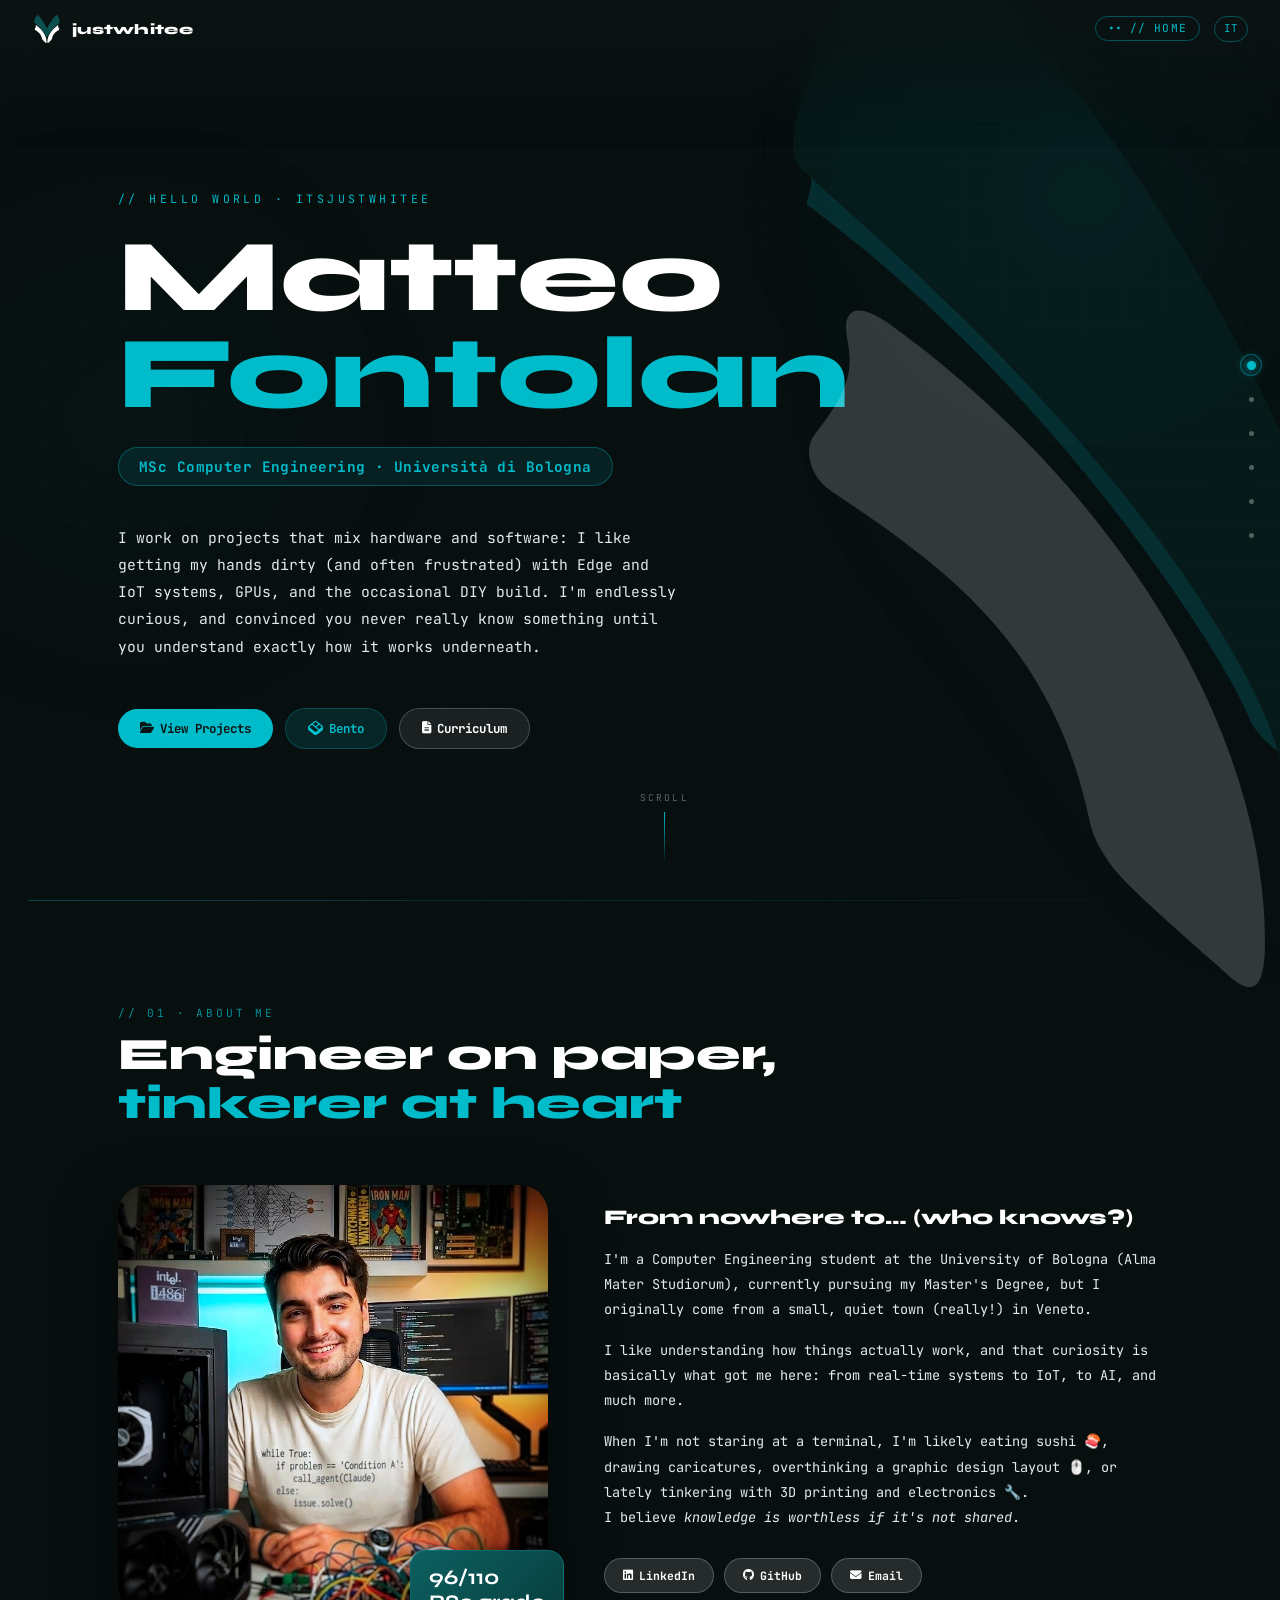
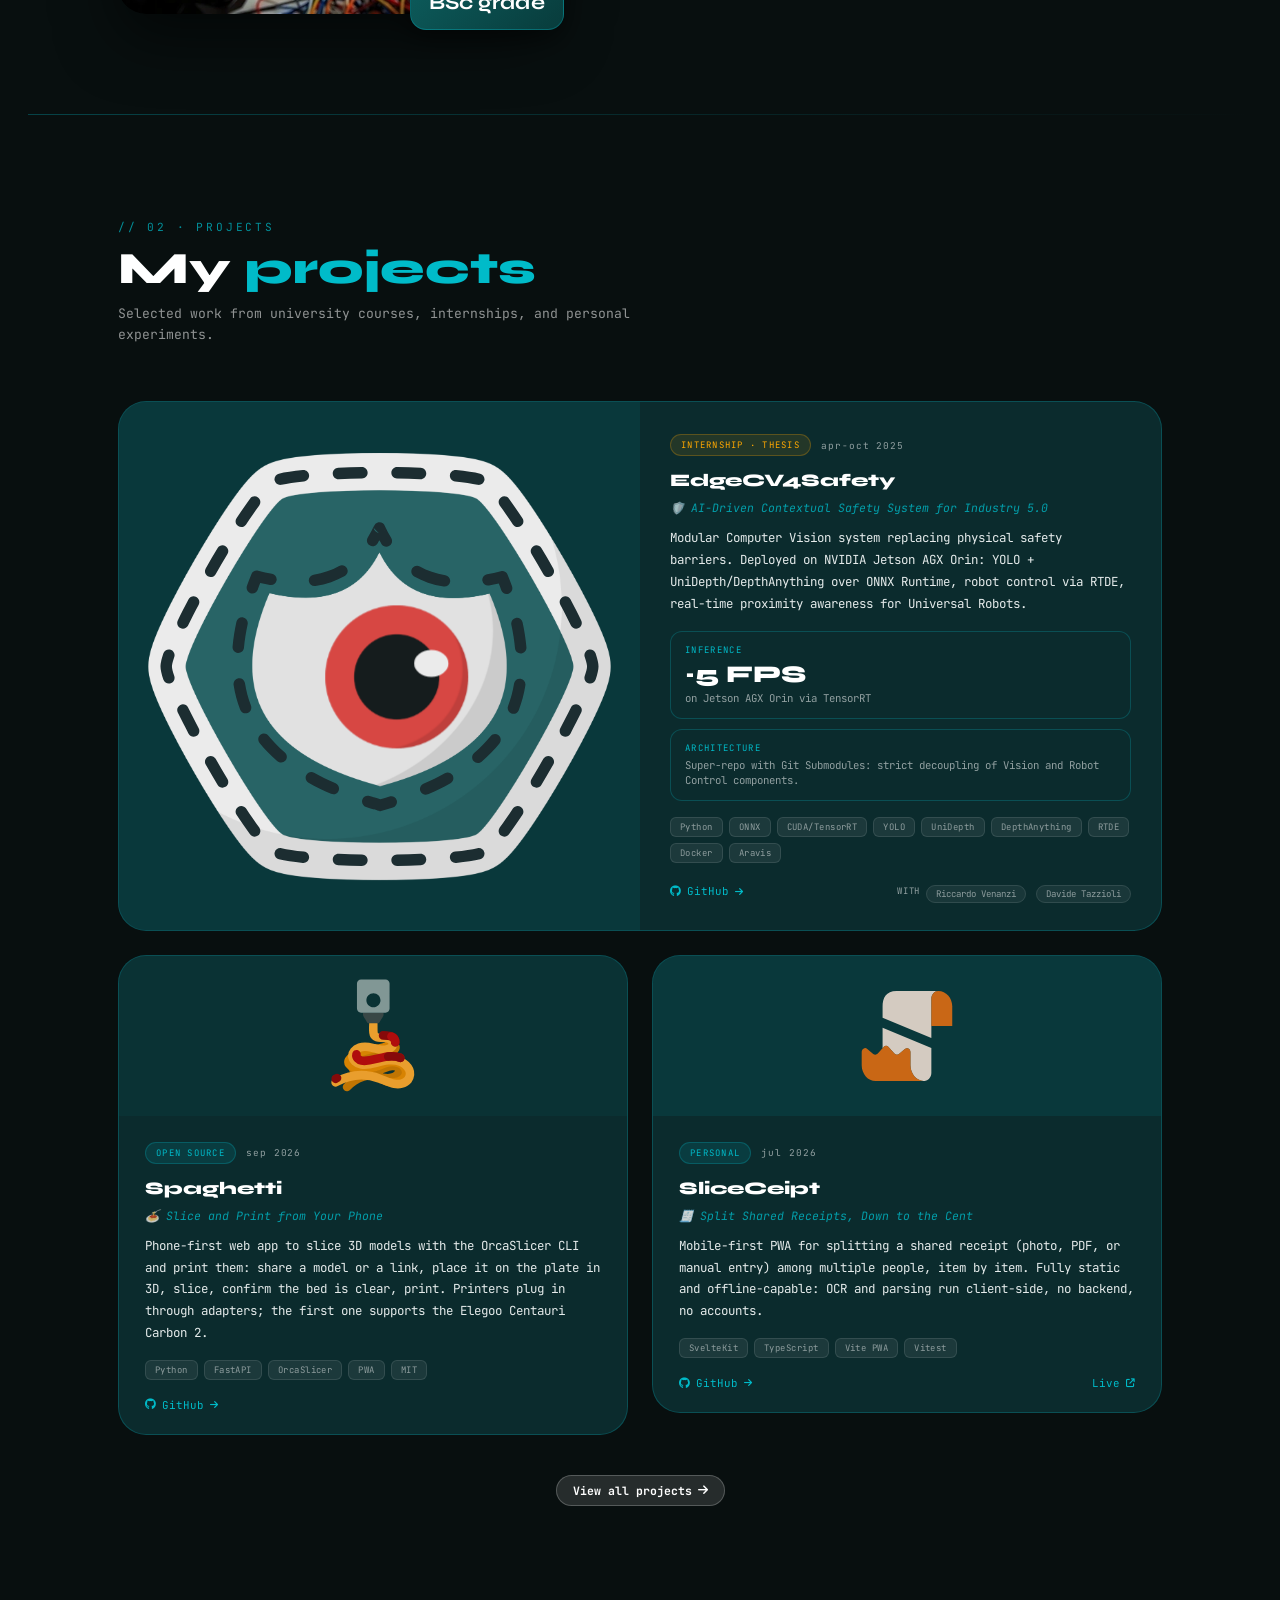
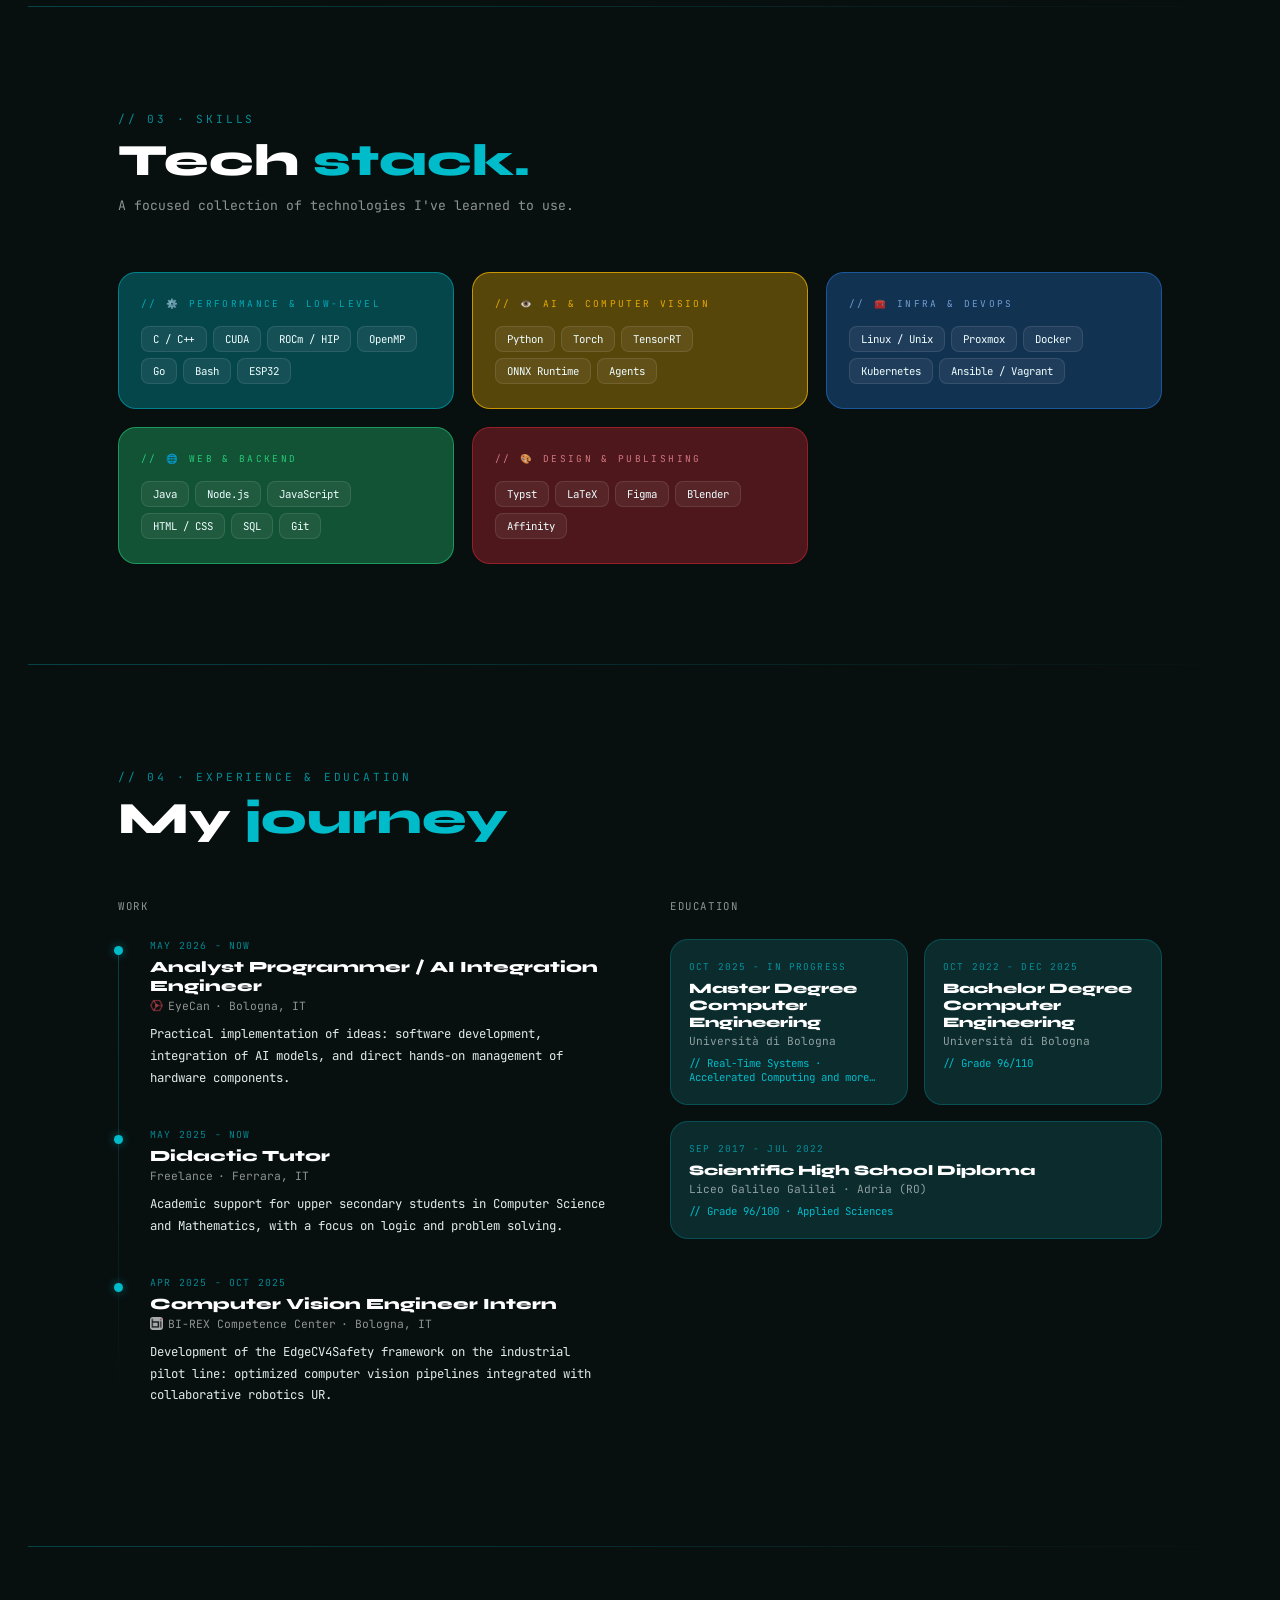
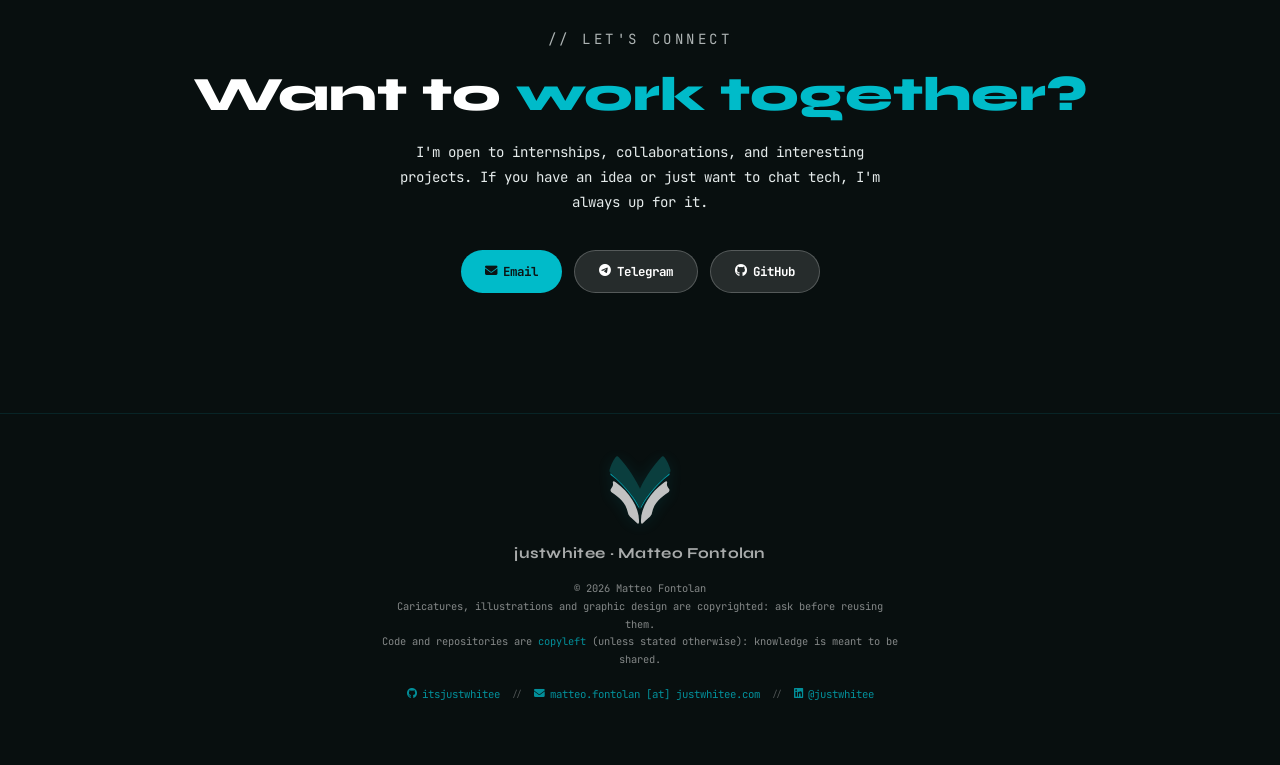
==== commit d2060221: "♿ feat(a11y): skip link, main landmark, decorative icons hidden, fixed-nav anchor offset ⚡ perf: pre" ====
--- a/index.html
+++ b/index.html
@@ -8,6 +8,7 @@
     <link rel="stylesheet" href="./shared.css">
     <link rel="stylesheet" href="https://cdnjs.cloudflare.com/ajax/libs/font-awesome/6.5.1/css/all.min.css">
     <link rel="preconnect" href="https://fonts.googleapis.com">
+    <link rel="preconnect" href="https://fonts.gstatic.com" crossorigin>
     <link href="https://fonts.googleapis.com/css2?family=JetBrains+Mono:wght@400;700&family=Syne:wght@700;800&display=swap" rel="stylesheet">
 
     <link rel="icon" type="image/png" href="/assets/favicon.png">
@@ -563,6 +564,7 @@
     <nav id="site-nav" class="site-nav" data-active="home"></nav>
 
     <!-- ── HERO ─────────────────────────────────────────────────────────── -->
+    <main id="main-content">
     <section id="hero">
         <p class="hero-eyebrow" data-i18n="hero.eyebrow">// hello world · itsjustwhitee</p>
         <h1 class="hero-name">
@@ -653,7 +655,7 @@
                         <span class="project-badge intern" data-i18n="proj.edgecv.badge">Internship · Thesis</span>
                         <span class="project-year">apr-oct 2025</span>
                     </div>
-                    <h3>EdgeCV4Safety</h3>
+                    <h3 translate="no">EdgeCV4Safety</h3>
                     <p class="tagline" data-i18n="proj.edgecv.tagline">🛡️ AI-Driven Contextual Safety System for Industry 5.0</p>
                     <p class="proj-desc" data-i18n="proj.edgecv.desc">Modular Computer Vision system replacing physical safety barriers. Deployed on NVIDIA Jetson AGX Orin: YOLO + UniDepth/DepthAnything over ONNX Runtime, robot control via RTDE, real-time proximity awareness for Universal Robots.</p>
                     <div class="project-stats">
@@ -693,7 +695,7 @@
                         <span class="project-badge" data-i18n="proj.spaghetti.badge">Open Source</span>
                         <span class="project-year">sep 2026</span>
                     </div>
-                    <h3>Spaghetti</h3>
+                    <h3 translate="no">Spaghetti</h3>
                     <p class="tagline" data-i18n="proj.spaghetti.tagline">🍝 Slice and Print from Your Phone</p>
                     <p class="proj-desc" data-i18n="proj.spaghetti.desc">Phone-first web app to slice 3D models with the OrcaSlicer CLI and print them: share a model or a link, place it on the plate in 3D, slice, confirm the bed is clear, print. Printers plug in through adapters; the first one supports the Elegoo Centauri Carbon 2.</p>
                     <div class="project-tags">
@@ -715,7 +717,7 @@
                         <span class="project-badge" data-i18n="proj.slice.badge">Personal</span>
                         <span class="project-year">jul 2026</span>
                     </div>
-                    <h3>SliceCeipt</h3>
+                    <h3 translate="no">SliceCeipt</h3>
                     <p class="tagline" data-i18n="proj.slice.tagline">🧾 Split Shared Receipts, Down to the Cent</p>
                     <p class="proj-desc" data-i18n="proj.slice.desc">Mobile-first PWA for splitting a shared receipt (photo, PDF, or manual entry) among multiple people, item by item. Fully static and offline-capable: OCR and parsing run client-side, no backend, no accounts.</p>
                     <div class="project-tags">
@@ -825,7 +827,7 @@
                         <p class="tl-role" data-i18n="exp.eyecan.role">Analyst Programmer / AI Integration Engineer</p>
                         <p class="tl-company">
                             <a href="https://eyecan.ai" target="_blank" rel="noopener noreferrer" class="tl-company-link">
-                                <img src="https://www.google.com/s2/favicons?domain=eyecan.ai&sz=32" class="tl-company-logo" alt="" loading="lazy">
+                                <img src="/assets/favicon-eyecan.png" class="tl-company-logo" alt="" loading="lazy">
                                 <span data-i18n="exp.eyecan.company">eyecan</span>
                             </a>
                             <span data-i18n="exp.eyecan.location">· Bologna, IT</span>
@@ -843,7 +845,7 @@
                         <p class="tl-role" data-i18n="exp.birex.role">Computer Vision Engineer Intern</p>
                         <p class="tl-company">
                             <a href="https://bi-rex.it" target="_blank" rel="noopener noreferrer" class="tl-company-link">
-                                <img src="https://www.google.com/s2/favicons?domain=bi-rex.it&sz=32" class="tl-company-logo" alt="" loading="lazy">
+                                <img src="/assets/favicon-birex.png" class="tl-company-logo" alt="" loading="lazy">
                                 <span data-i18n="exp.birex.company">BI-REX Competence Center</span>
                             </a>
                             <span data-i18n="exp.birex.location">· Bologna, IT</span>
@@ -900,8 +902,10 @@
         </div>
     </section>
 
+    </main>
+
     <!-- ── FOOTER ─────────────────────────────────────────────────────────── -->
-    <footer id="site-footer" class="site-footer" data-footer="full" data-copy-key="home.footer_copy"></footer><script data-cfasync="false" src="/cdn-cgi/scripts/5c5dd728/cloudflare-static/email-decode.min.js"></script><script>
+    <footer id="site-footer" class="site-footer" data-footer="full" data-copy-key="home.footer_copy"></footer><script>
     // Scroll reveal — shared implementation lives in components.js
     // initialGrace: 900ms clears hero-eyebrow's own 0.2s-delay/0.6s fadeUp (above, in this
     // page's <style>) so a section that's already in view at load (short mobile screens)
--- a/shared.css
+++ b/shared.css
@@ -564,6 +564,18 @@
 .btn-ghost   { background: rgba(255,255,255,0.12); color: #fff; border: 1px solid rgba(255,255,255,0.22); }
 .btn-ghost:hover { background: rgba(255,255,255,0.22); border-color: rgba(255,255,255,0.45); box-shadow: 0 0 8px rgba(255,255,255,0.12); }
 
+/* ── SKIP LINK, ANCHOR OFFSET, TEXT BALANCE, TOUCH ───────────────────────── */
+html { scroll-padding-top: 76px; } /* fixed nav must not cover a focused/anchored element */
+h1, h2, h3 { text-wrap: balance; }
+a, button { touch-action: manipulation; }
+.skip-link {
+    position: fixed; top: 8px; left: 8px; z-index: 300;
+    padding: 10px 16px; border-radius: 6px;
+    background: var(--accent-bright); color: #0b1414;
+    font-weight: 700; transform: translateY(-200%);
+}
+.skip-link:focus-visible { transform: translateY(0); }
+
 /* ── FOCUS ACCESSIBILITY ─────────────────────────────────────────────────── */
 :focus-visible {
     outline: 2px solid var(--accent-bright);
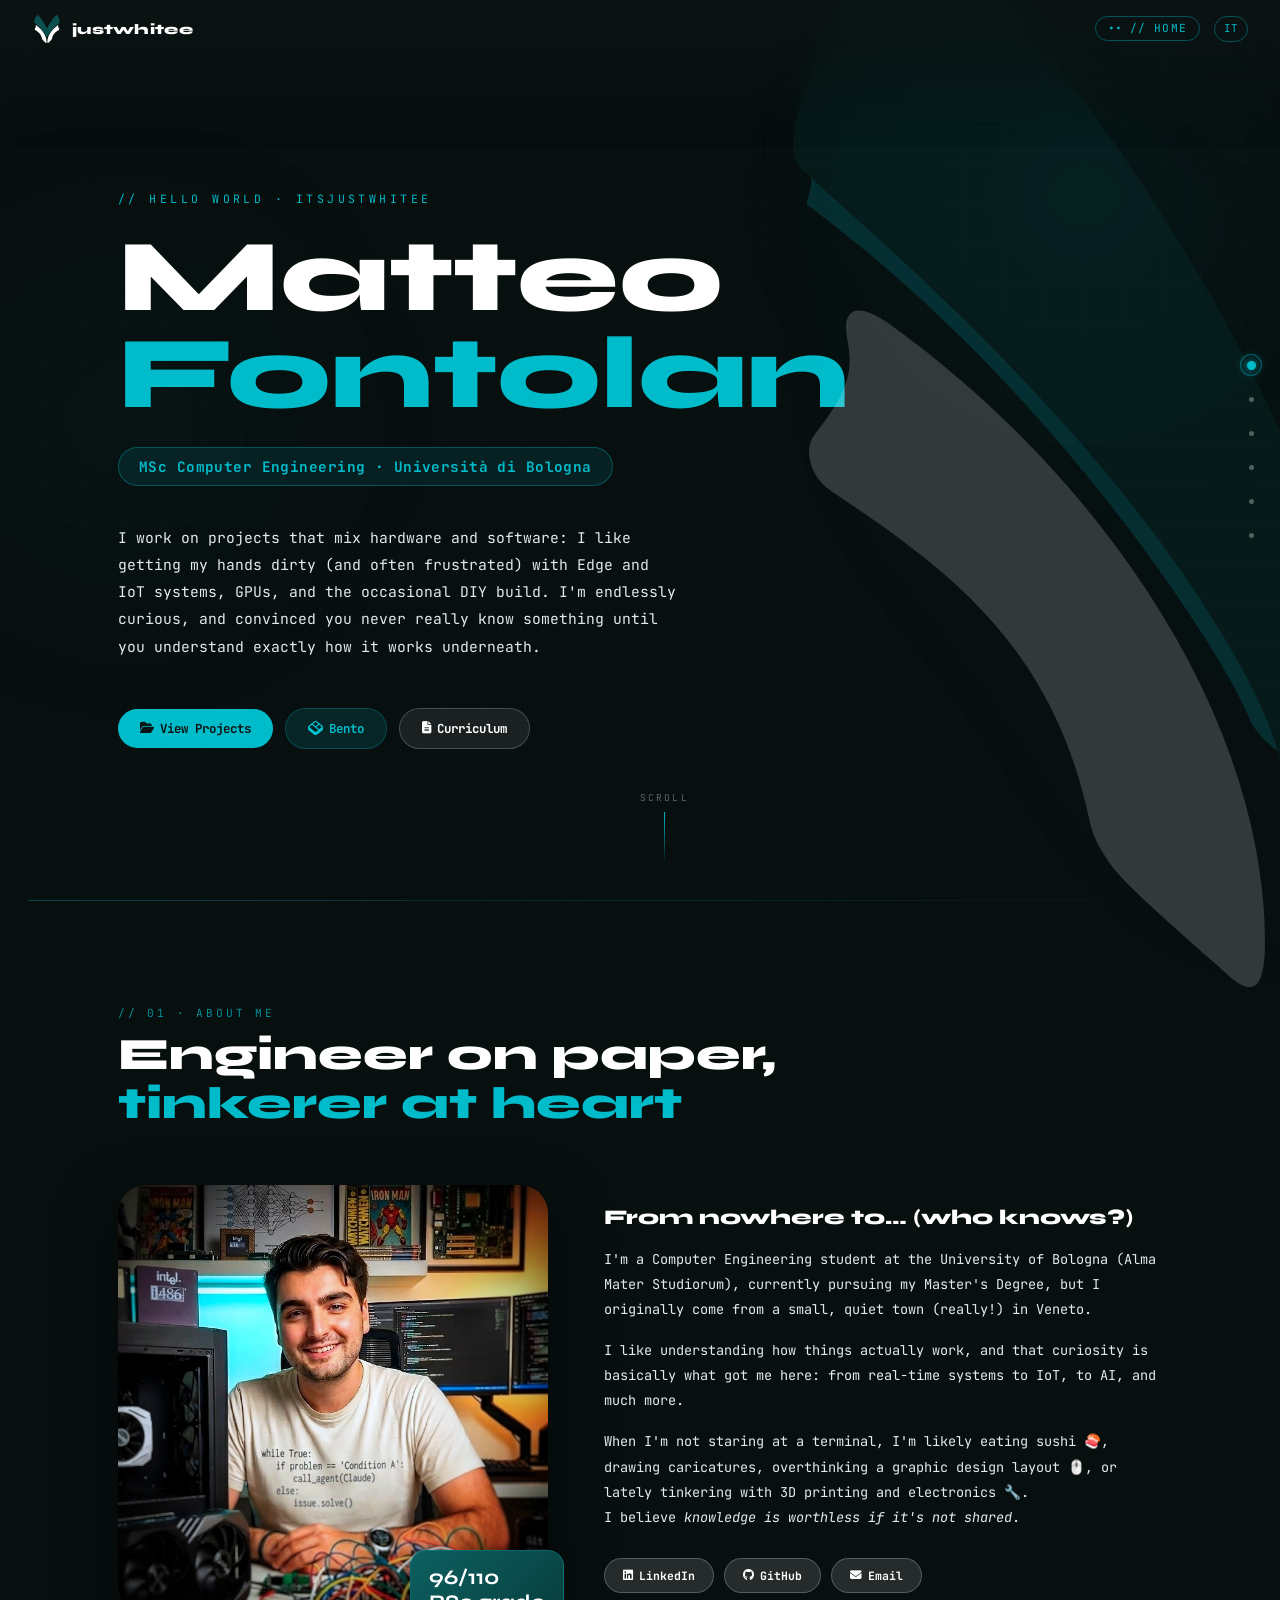
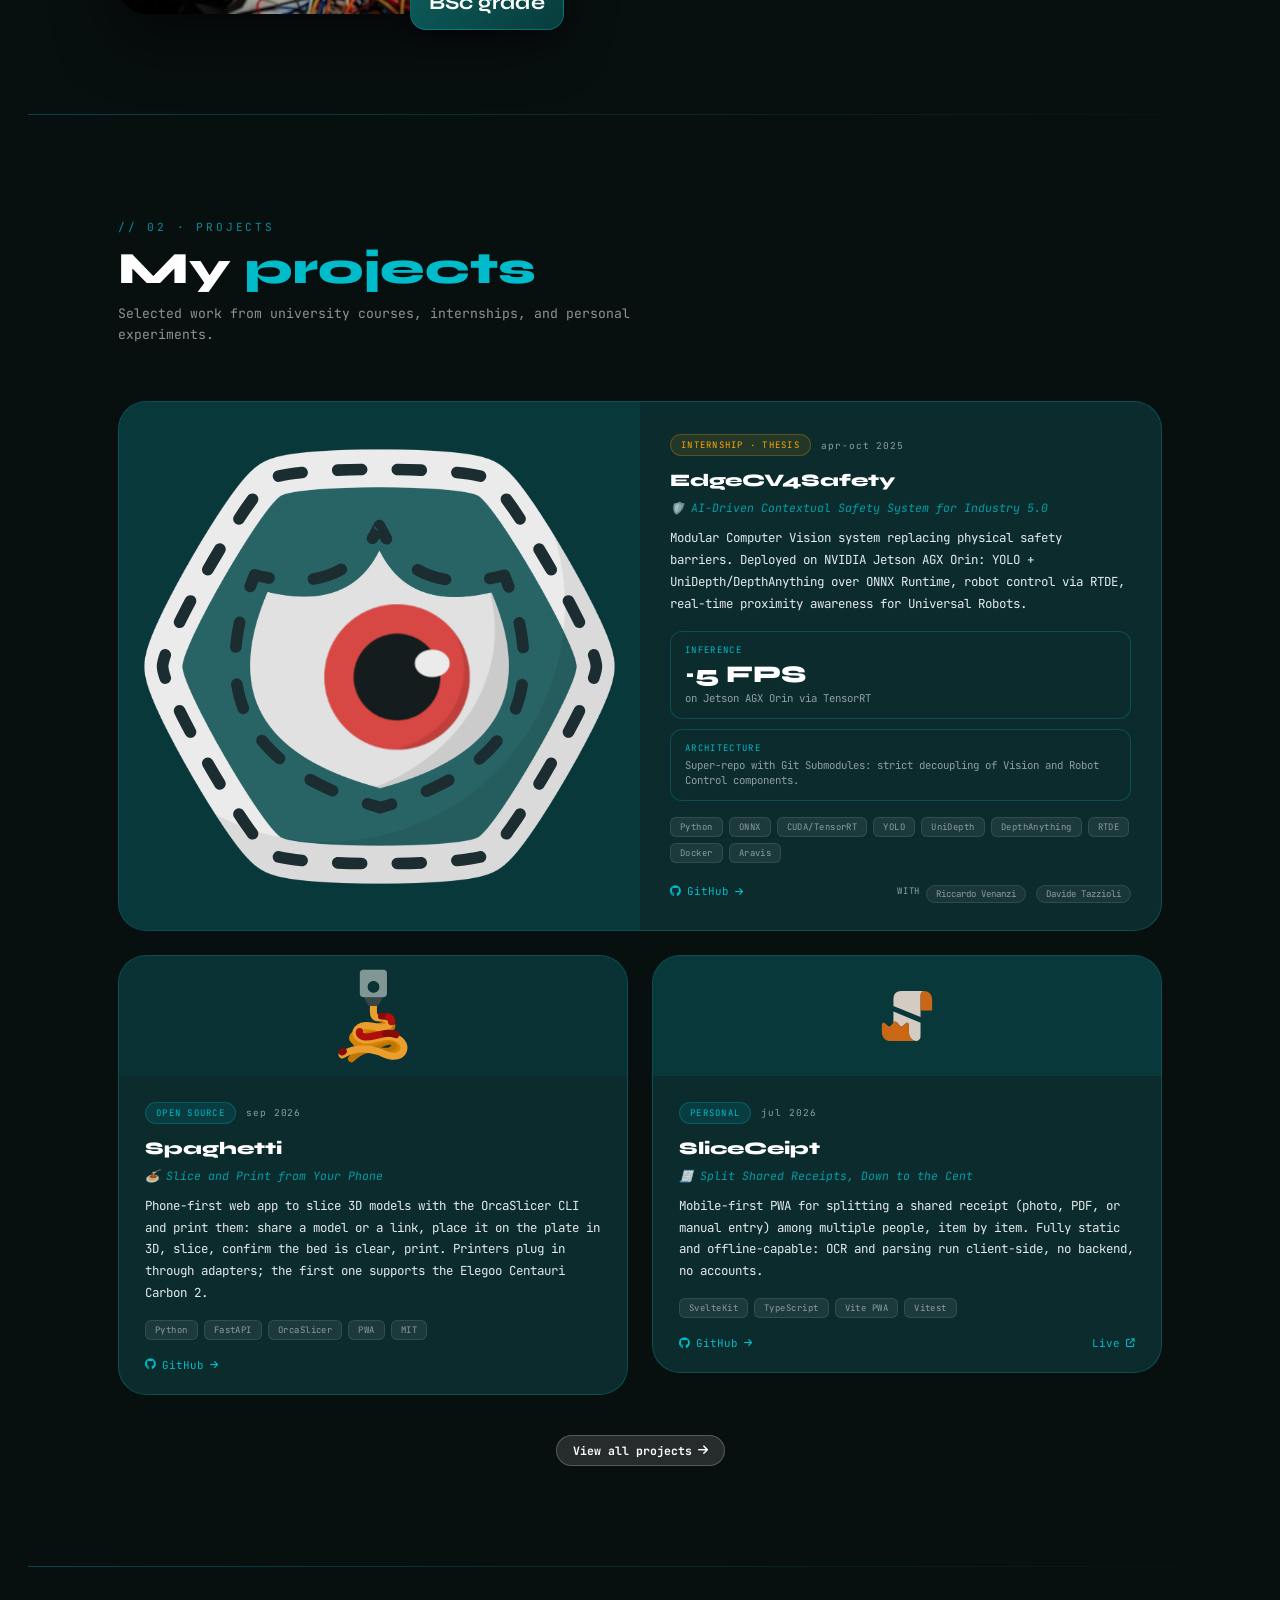
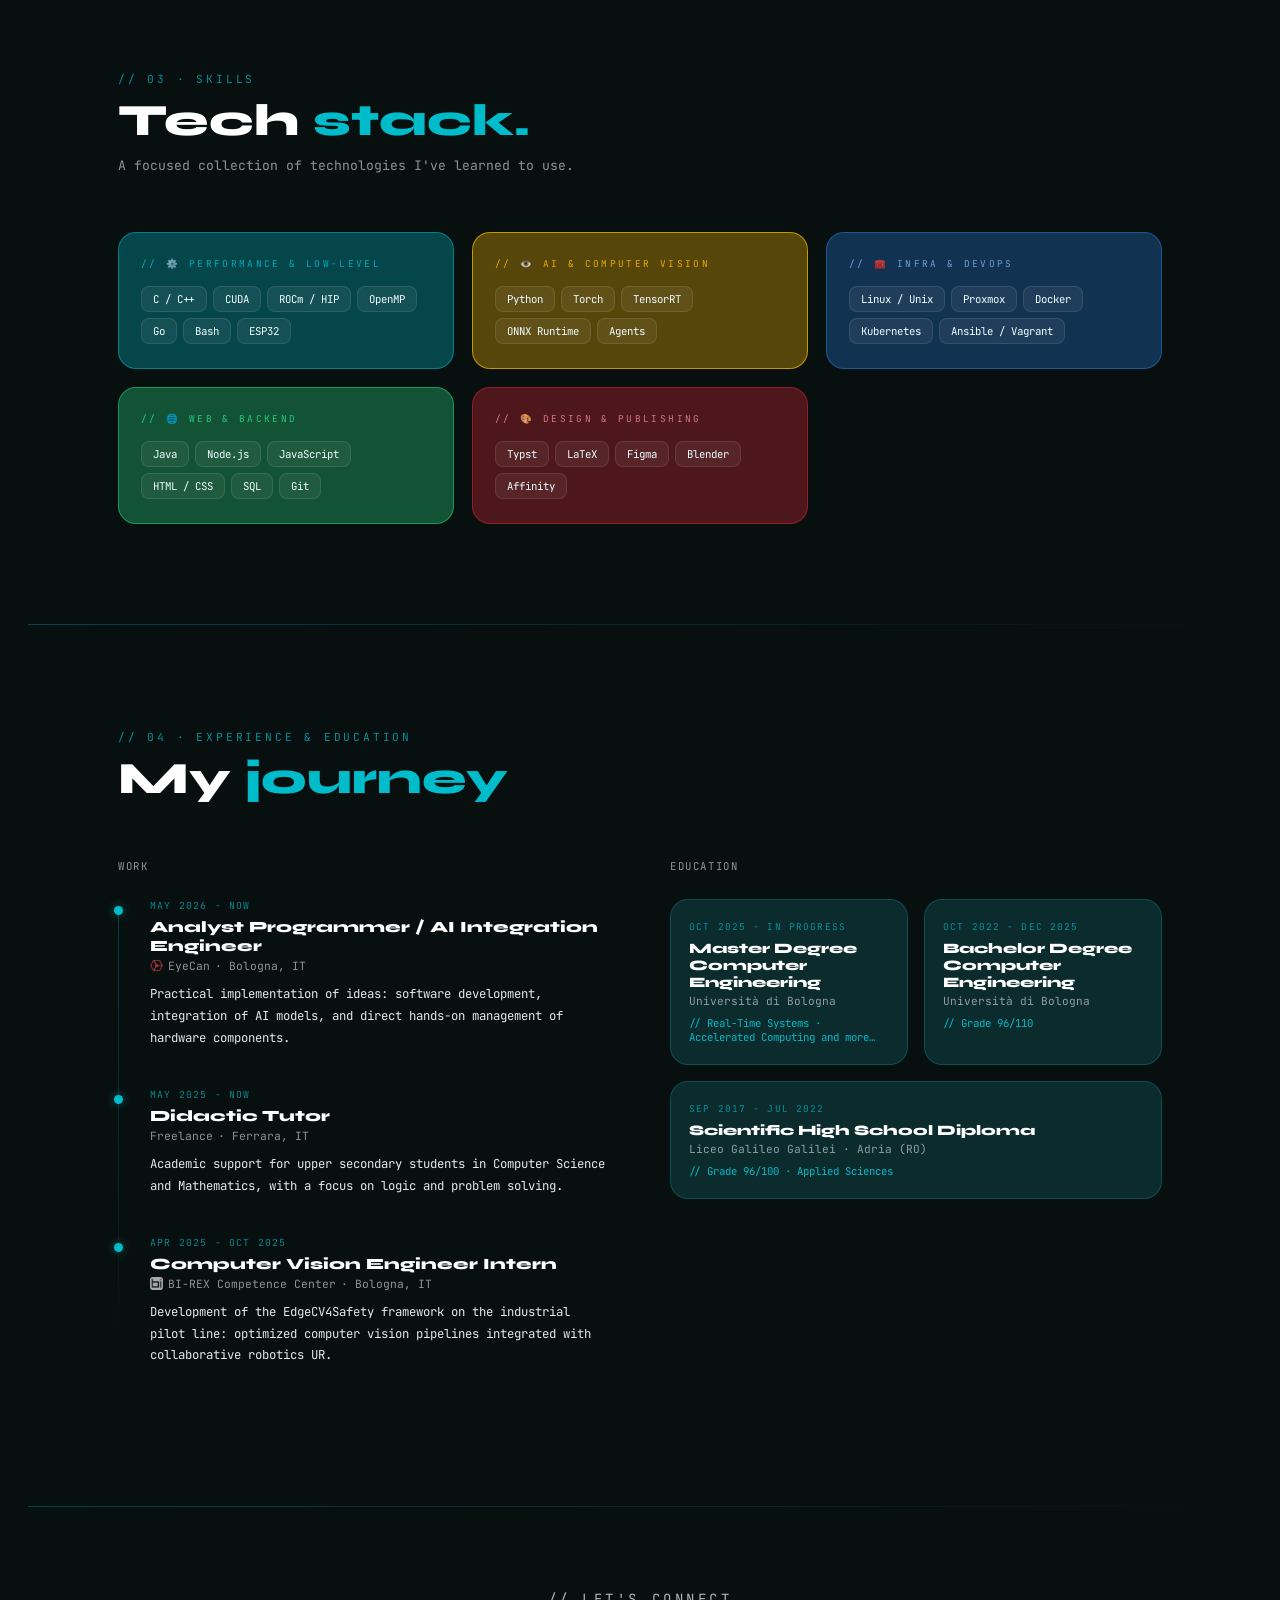
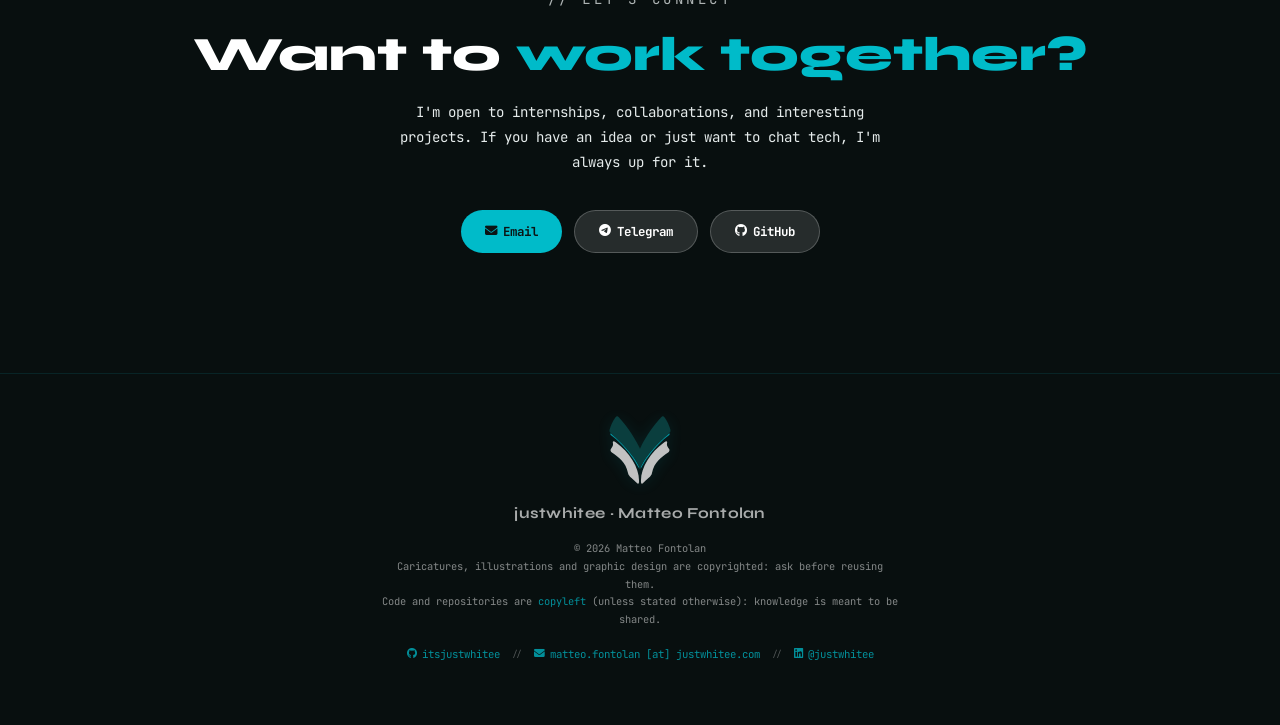
==== commit b4b1f131: "🐛 fix(projects): stop clipping the Spaghetti logo; cache-bust card styles and script" ====
--- a/index.html
+++ b/index.html
@@ -23,7 +23,7 @@
     <script src="./components.js"></script>
     <script src="./i18n.js"></script>
     <!-- SHARED-HEAD:END -->
-    <link rel="stylesheet" href="projects/style.css">
+    <link rel="stylesheet" href="projects/style.css?v=20260930">
 
     <title>Matteo Fontolan - itsjustwhitee</title>
     <meta name="description" content="Matteo Fontolan: MSc Computer Engineering student at UniBo. A personal space for my evolving ideas, tech projects, and my journey in engineering.">
@@ -1007,6 +1007,6 @@
     })();
 
     </script>
-    <script src="projects/script.js"></script>
+    <script src="projects/script.js?v=20260930"></script>
 </body>
 </html>
--- a/shared.css
+++ b/shared.css
@@ -564,17 +564,10 @@
 .btn-ghost   { background: rgba(255,255,255,0.12); color: #fff; border: 1px solid rgba(255,255,255,0.22); }
 .btn-ghost:hover { background: rgba(255,255,255,0.22); border-color: rgba(255,255,255,0.45); box-shadow: 0 0 8px rgba(255,255,255,0.12); }
 
-/* ── SKIP LINK, ANCHOR OFFSET, TEXT BALANCE, TOUCH ───────────────────────── */
+/* ── ANCHOR OFFSET, TEXT BALANCE, TOUCH ───────────────────────── */
 html { scroll-padding-top: 76px; } /* fixed nav must not cover a focused/anchored element */
 h1, h2, h3 { text-wrap: balance; }
 a, button { touch-action: manipulation; }
-.skip-link {
-    position: fixed; top: 8px; left: 8px; z-index: 300;
-    padding: 10px 16px; border-radius: 6px;
-    background: var(--accent-bright); color: #0b1414;
-    font-weight: 700; transform: translateY(-200%);
-}
-.skip-link:focus-visible { transform: translateY(0); }
 
 /* ── FOCUS ACCESSIBILITY ─────────────────────────────────────────────────── */
 :focus-visible {
--- a/projects/style.css
+++ b/projects/style.css
@@ -56,7 +56,7 @@
     display: flex;
     justify-content: center;
     align-items: center;
-    min-height: 250px;
+    min-height: 200px;
 }
 
 #edgecv-container svg {
@@ -140,8 +140,8 @@
    to 160px here keeps this card's row height consistent with every other
    card; the now-90px-tall glyph just centers within the extra space,
    exactly like a smaller flex item naturally would. */
-#justwhitee-notes-card .project-img-wrap { height: 160px; }
-#justwhitee-notes-card .project-img { width: auto; height: 90px; padding: 0; }
+#justwhitee-notes-card .project-img-wrap { height: 120px; }
+#justwhitee-notes-card .project-img { width: auto; height: 70px; padding: 0; }
 .typst-reveal {
     display: flex;
     align-items: center;
@@ -188,13 +188,13 @@
 .projects-grid .project-card:hover { transform: translateY(-7px); border-color: rgba(var(--accent-bright-rgb),0.65); box-shadow: 0 28px 60px rgba(0,0,0,0.55), 0 0 26px rgba(var(--accent-bright-rgb),0.25); }
 .project-img-wrap { overflow: hidden; background: rgba(var(--accent-rgb),0.08); display: flex; align-items: center; justify-content: center; }
 .project-img {
-    width: 100%; height: 160px; object-fit: contain; display: block; padding: 16px;
+    width: 100%; height: 120px; object-fit: contain; display: block; padding: 12px;
     transition: transform 0.5s ease, filter 0.5s ease;
     filter: brightness(0.92);
 }
 .projects-grid .project-card:hover .project-img { transform: scale(1.04); filter: brightness(1); }
 .project-img-placeholder {
-    width: 100%; height: 190px;
+    width: 100%; height: 140px;
     background: linear-gradient(135deg, rgba(var(--accent-rgb),0.2) 0%, rgba(0,0,0,0.35) 100%);
     display: flex; align-items: center; justify-content: center;
     font-size: 3rem; opacity: 0.35;
@@ -205,8 +205,8 @@
     display: grid; grid-template-columns: 1fr 1fr;
 }
 .project-card.featured .project-img-wrap { height: 100%; }
-.project-card.featured .project-img { height: 100%; min-height: 280px; padding: 24px; }
-.project-card.featured .project-img-placeholder { height: 100%; min-height: 280px; }
+.project-card.featured .project-img { height: 100%; min-height: 200px; padding: 20px; }
+.project-card.featured .project-img-placeholder { height: 100%; min-height: 200px; }
 .project-card.featured .project-body { padding: 32px 30px 28px; }
 .project-meta { display: flex; align-items: center; gap: 10px; margin-bottom: 14px; flex-wrap: wrap; }
 .project-badge {
@@ -267,9 +267,10 @@
         display: flex; flex-direction: column;
     }
     .project-card.featured .project-img-wrap { height: auto; }
-    .project-card.featured .project-img { height: 200px; min-height: unset; padding: 16px; }
+    #edgecv-container { min-height: 150px; }
+    .project-card.featured .project-img { height: 150px; min-height: unset; padding: 14px; }
     /* Non-featured cards: fixed 160px image height read as near-empty once the card spans the full mobile width — square it up instead */
-    .project-card:not(.featured) .project-img-wrap { aspect-ratio: 1 / 1; height: auto; }
+    .project-card:not(.featured) .project-img-wrap { height: 150px; }
     .project-card:not(.featured) .project-img { height: 100%; }
     .project-card:not(.featured) .project-img-placeholder { height: 100%; }
 }
@@ -282,16 +283,16 @@
     /* Single source of truth for the three project-card logo boxes below -
        was six independent 260px literals that had already drifted out of
        sync once during tuning; now there's exactly one number to change. */
-    :root { --mobile-logo-size: 260px; }
+    :root { --mobile-logo-size: 170px; --mobile-logo-size-sm: 125px; } /* -sm: every card except the featured EdgeCV4Safety */
 
     .projects-page { padding: 56px 18px 40px; }
 
     .projects-grid { gap: 14px; }
     .project-body { padding: 18px 16px 16px; }
     /* Non-featured logos (HashCrackerz/RackController) were filling an aspect-ratio 1:1 box the full card width (~300px+) - shrink to a compact fixed height instead of scaling with card width */
-    .project-card:not(.featured) .project-img-wrap { aspect-ratio: unset; height: var(--mobile-logo-size); }
+    .project-card:not(.featured) .project-img-wrap { aspect-ratio: unset; height: var(--mobile-logo-size-sm); }
     .project-card:not(.featured) .project-img { height: 100%; padding: 14px; }
-    .project-card:not(.featured) .project-img-placeholder { height: var(--mobile-logo-size); font-size: 1.8rem; }
+    .project-card:not(.featured) .project-img-placeholder { height: var(--mobile-logo-size-sm); font-size: 1.8rem; }
     /* Featured (EdgeCV4Safety): #edgecv-container svg's own `max-height:100%` rule (higher
        specificity, id-based) is what actually sizes it, but that's a no-op against an
        `auto`-height parent - give the wrap a definite height so max-height has something
@@ -301,7 +302,7 @@
     /* #edgecv-container's own min-height:250px (id selector) otherwise clamps it back up past --mobile-logo-size above - both now derive from the same variable so they can't drift apart again */
     #edgecv-container { min-height: var(--mobile-logo-size); }
     /* justwhitee-notes' desktop-only ID rules above (160px wrap, 90px width:auto glyph) outrank the class-based mobile rules on specificity - reset back to the shared box here */
-    #justwhitee-notes-card .project-img-wrap { height: var(--mobile-logo-size); }
+    #justwhitee-notes-card .project-img-wrap { height: var(--mobile-logo-size-sm); }
     #justwhitee-notes-card .project-img { width: 100%; height: 100%; padding: 14px; }
     .project-card h3 { font-size: 1.05rem; }
     .project-card .tagline { font-size: 0.8rem; }
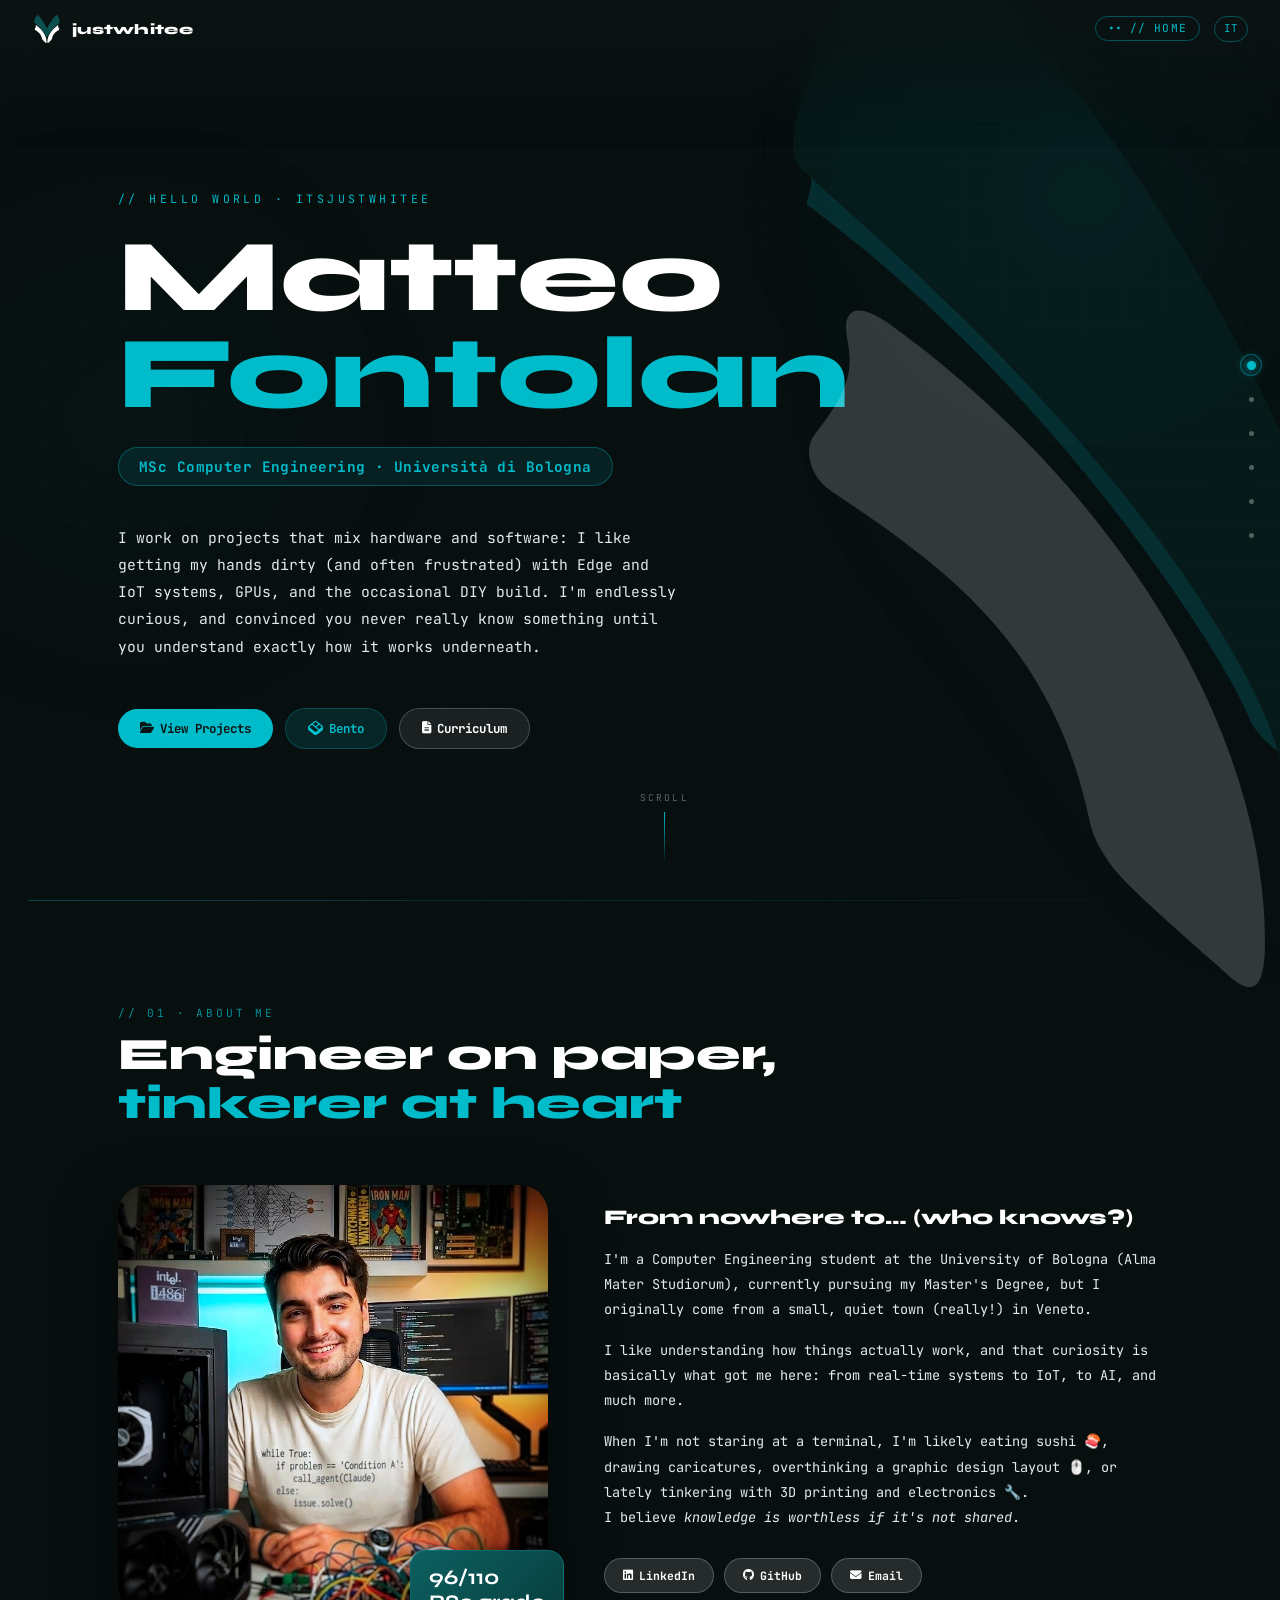
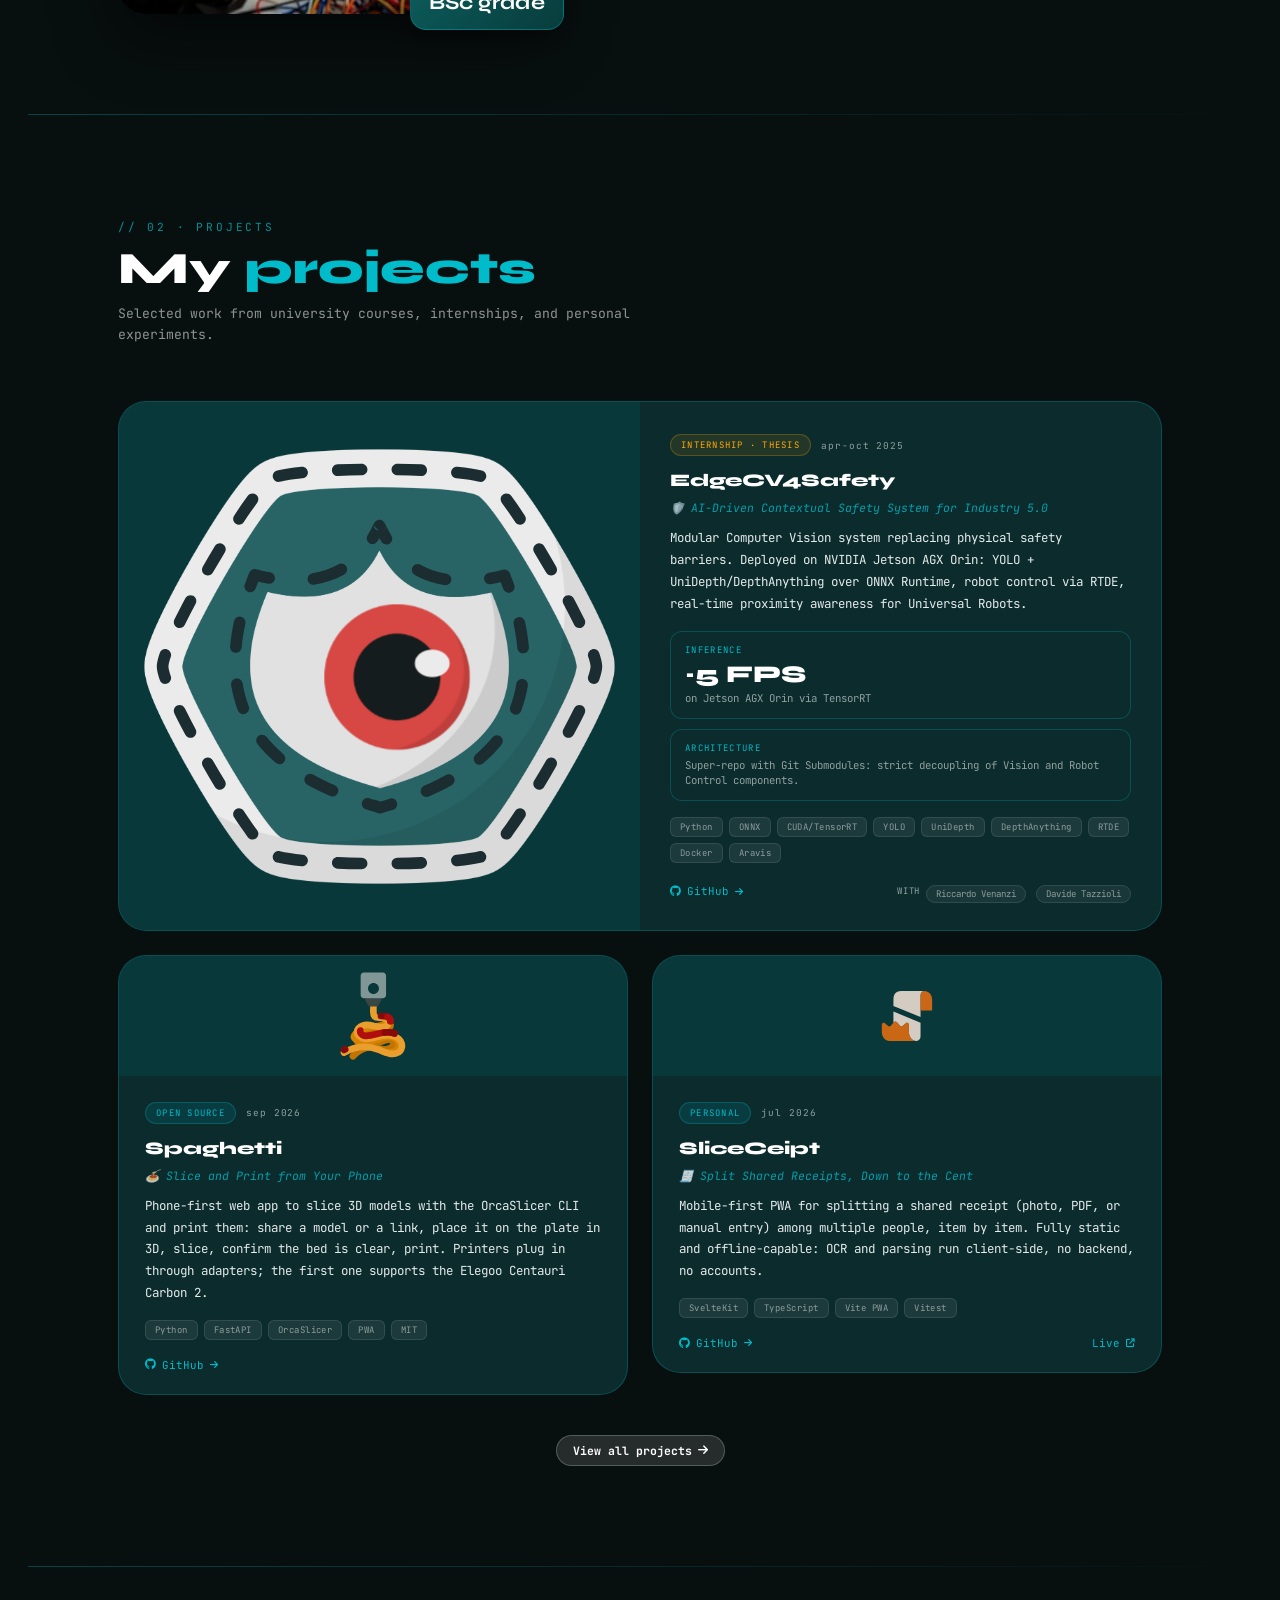
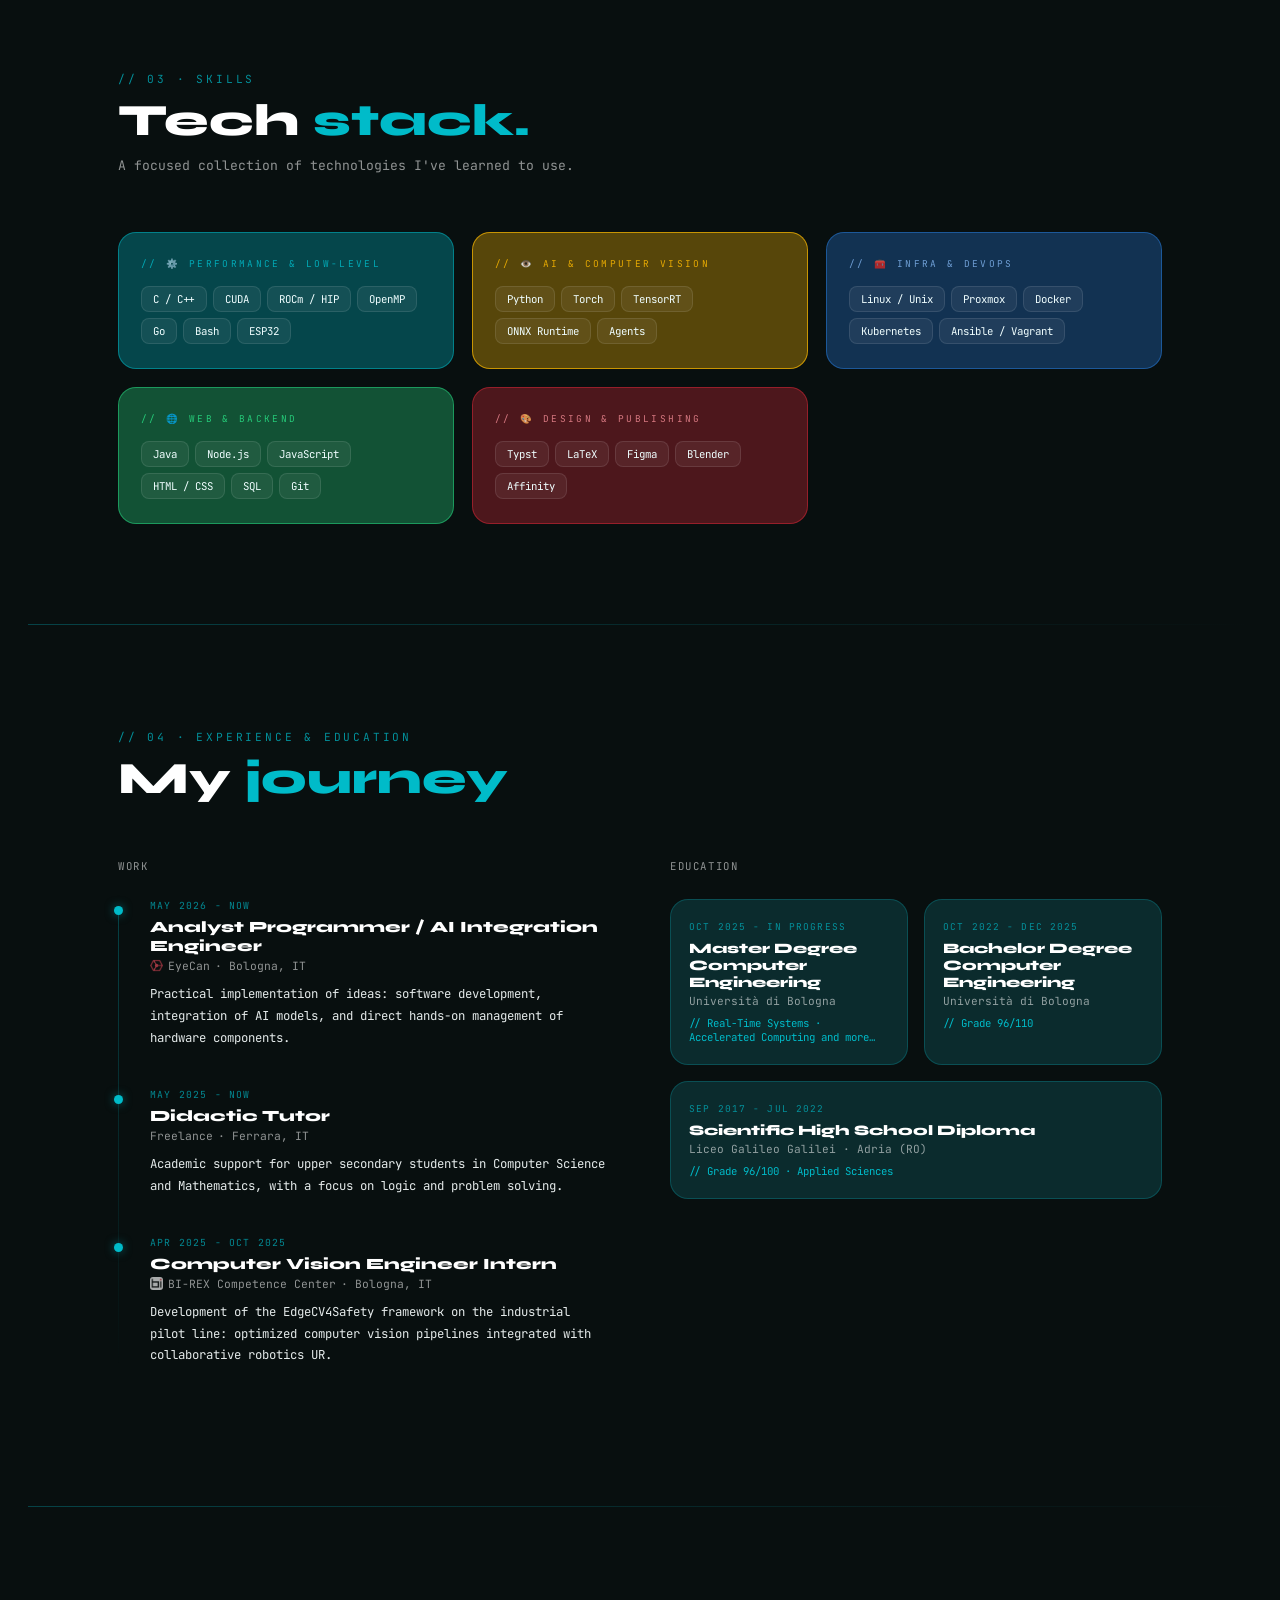
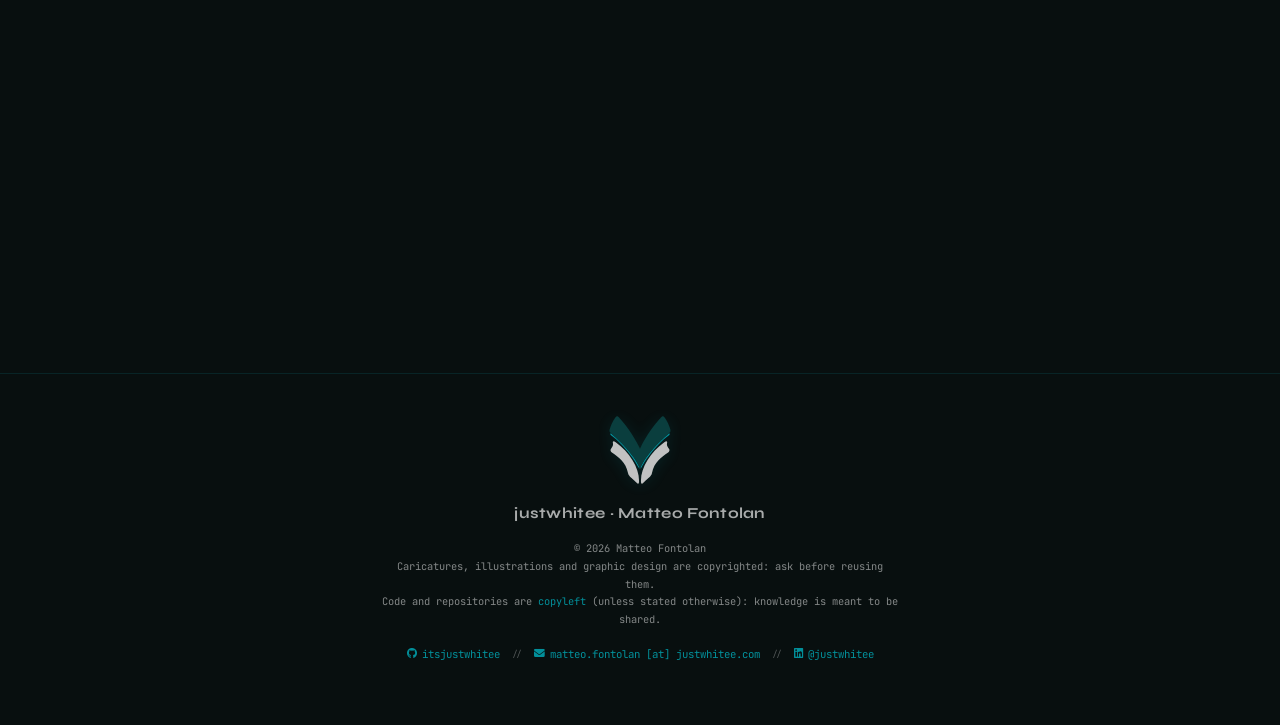
==== commit aab6547e: "✨ feat(projects): animate the Spaghetti logo on card hover/tap and on the circuit pulse" ====
--- a/index.html
+++ b/index.html
@@ -23,7 +23,7 @@
     <script src="./components.js"></script>
     <script src="./i18n.js"></script>
     <!-- SHARED-HEAD:END -->
-    <link rel="stylesheet" href="projects/style.css?v=20260930">
+    <link rel="stylesheet" href="projects/style.css?v=20260930b">
 
     <title>Matteo Fontolan - itsjustwhitee</title>
     <meta name="description" content="Matteo Fontolan: MSc Computer Engineering student at UniBo. A personal space for my evolving ideas, tech projects, and my journey in engineering.">
@@ -687,7 +687,7 @@
 
             <div class="project-card reveal" id="spaghetti-card" data-date="2026-09">
                 <div class="project-img-wrap">
-                    <img src="/assets/projects/spaghetti.svg" onerror="this.style.display='none';this.nextElementSibling.style.display='flex';" alt="Spaghetti logo" class="project-img" loading="lazy">
+                    <div class="project-img-wrap" id="spaghetti-container" data-svg-src="/assets/projects/spaghetti.svg"></div>
                     <div class="project-img-placeholder" style="display:none;">🍝</div>
                 </div>
                 <div class="project-body">
@@ -1007,6 +1007,6 @@
     })();
 
     </script>
-    <script src="projects/script.js?v=20260930"></script>
+    <script src="projects/script.js?v=20260930b"></script>
 </body>
 </html>
--- a/projects/style.css
+++ b/projects/style.css
@@ -77,6 +77,44 @@
     width: 100%;
     height: 100%;
 }
+
+/* Spaghetti: the noodle layers squirm while the card is hovered/tapped, or once when the circuit
+   pulse reaches the node (.is-squirming, set in circuit.js). Units are the SVG's own user units. */
+#spaghetti-container {
+    width: 100%; height: 100%;
+    display: flex; align-items: center; justify-content: center;
+}
+.sp-noodle, .sp-sauce, .sp-nozzle { transform-box: fill-box; transform-origin: 50% 0%; }
+@keyframes sp-squirm {
+    0%, 100% { transform: translate(0, 0) rotate(0deg); }
+    25%      { transform: translate(2.2px, -1px) rotate(-3deg); }
+    50%      { transform: translate(-2.2px, 1.4px) rotate(2.4deg); }
+    75%      { transform: translate(1.4px, -0.8px) rotate(-1.4deg); }
+}
+@keyframes sp-bob {
+    0%, 100% { transform: translateY(0); }
+    50%      { transform: translateY(-6px); }
+}
+@keyframes sp-dab {
+    0%, 100% { transform: scale(1); }
+    50%      { transform: scale(1.12); }
+}
+.projects-grid .project-card:hover #spaghetti-container .sp-noodle,
+.circuit-node-icon.is-squirming .sp-noodle { animation: sp-squirm 0.9s ease-in-out infinite; }
+.projects-grid .project-card:hover #spaghetti-container .sp-n2,
+.circuit-node-icon.is-squirming .sp-n2 { animation-delay: -0.15s; }
+.projects-grid .project-card:hover #spaghetti-container .sp-n3,
+.circuit-node-icon.is-squirming .sp-n3 { animation-delay: -0.3s; }
+.projects-grid .project-card:hover #spaghetti-container .sp-sauce,
+.circuit-node-icon.is-squirming .sp-sauce { animation: sp-dab 0.9s ease-in-out infinite; }
+.projects-grid .project-card:hover #spaghetti-container .sp-s2,
+.circuit-node-icon.is-squirming .sp-s2 { animation-delay: -0.45s; }
+.projects-grid .project-card:hover #spaghetti-container .sp-nozzle,
+.circuit-node-icon.is-squirming .sp-nozzle { animation: sp-bob 0.9s ease-in-out infinite; }
+/* circuit node: run once per pulse instead of looping */
+.circuit-node-icon.is-squirming .sp-noodle,
+.circuit-node-icon.is-squirming .sp-sauce,
+.circuit-node-icon.is-squirming .sp-nozzle { animation-iteration-count: 1; }
 
 /* SliceCeipt */
 #sliceceipt-container {
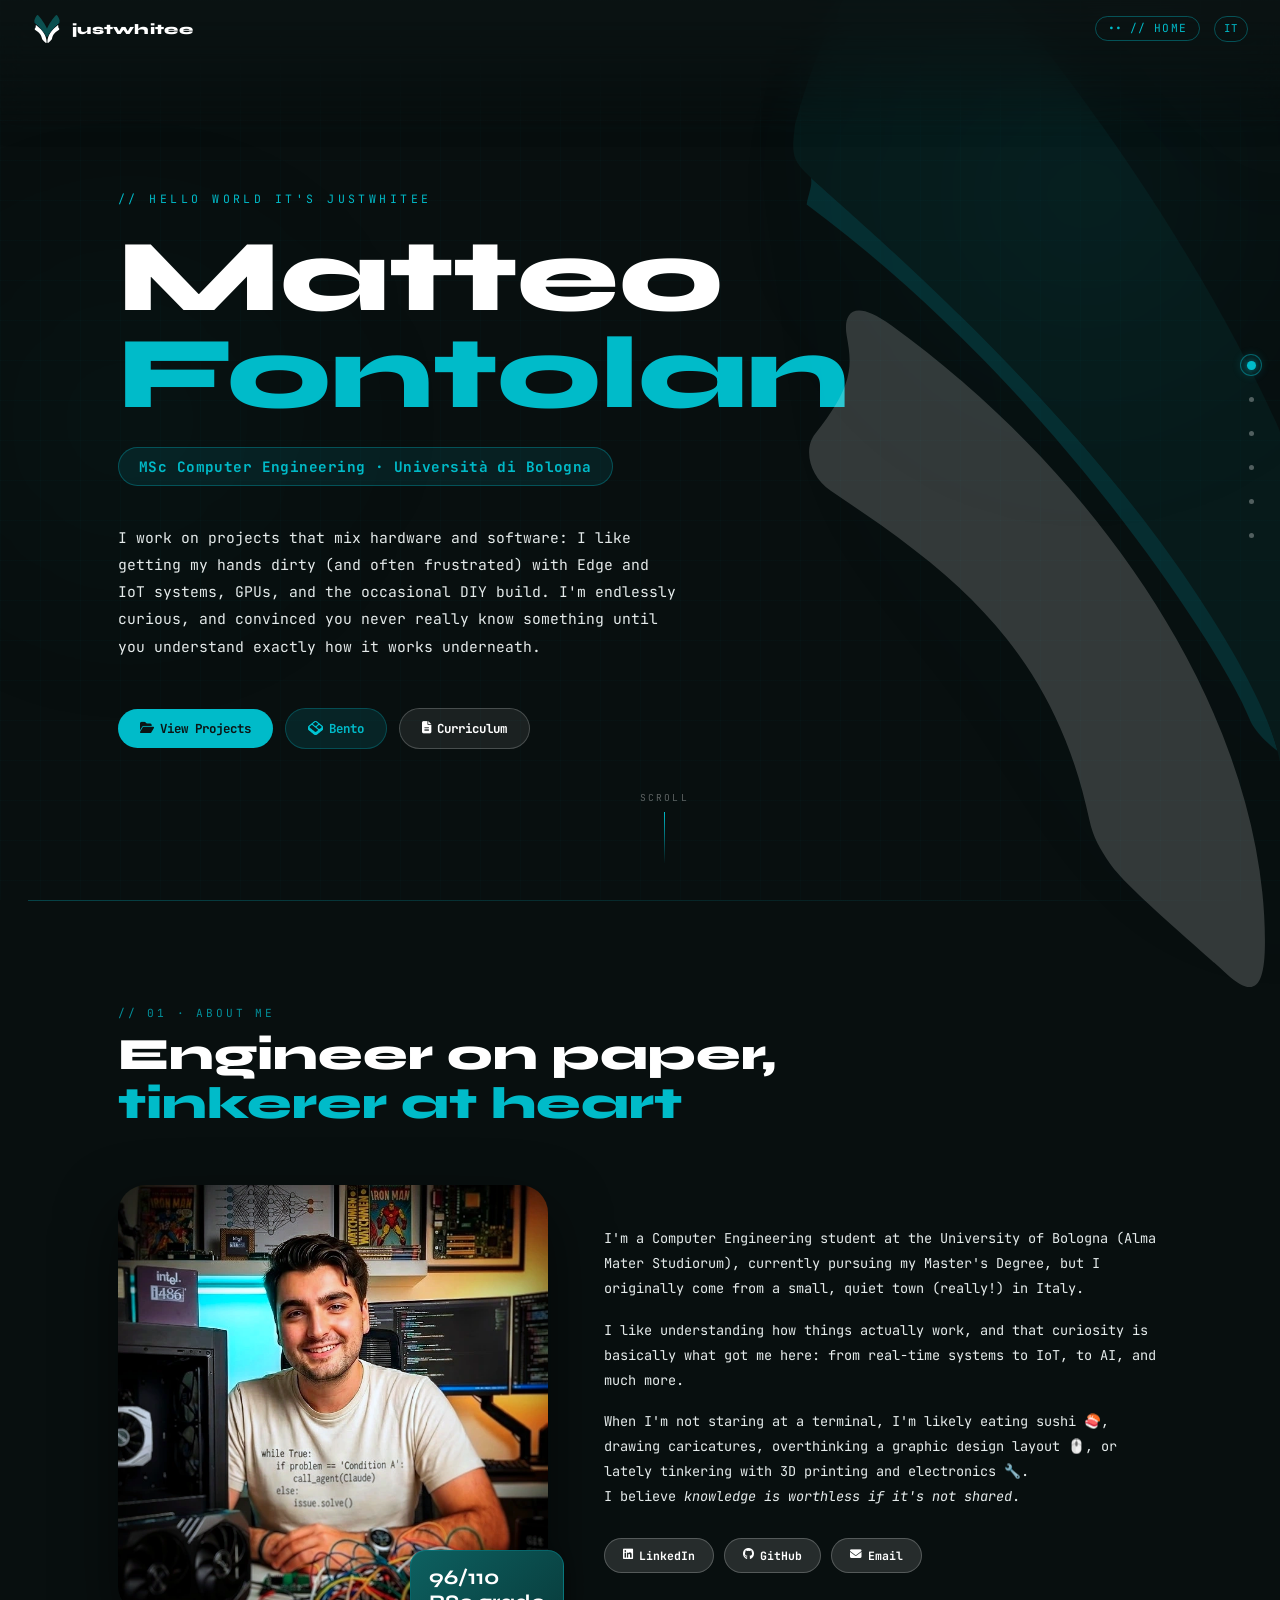
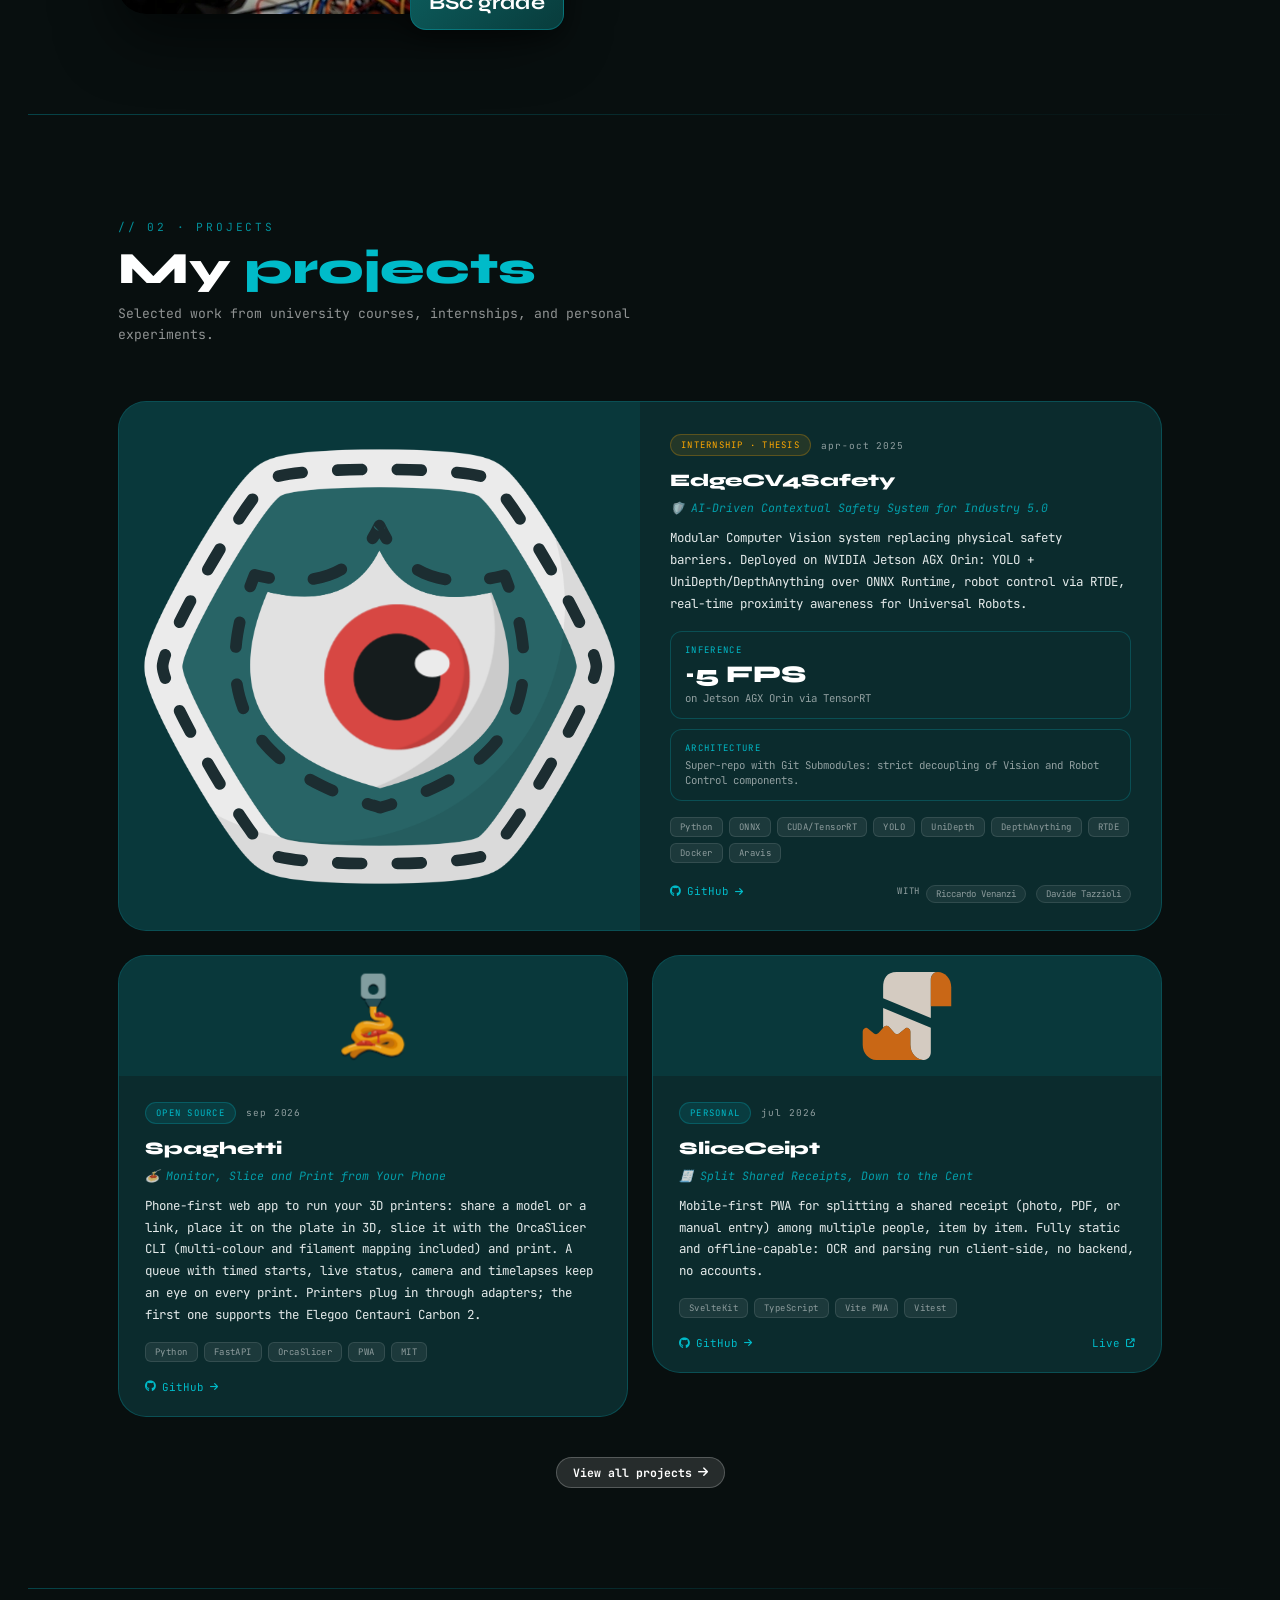
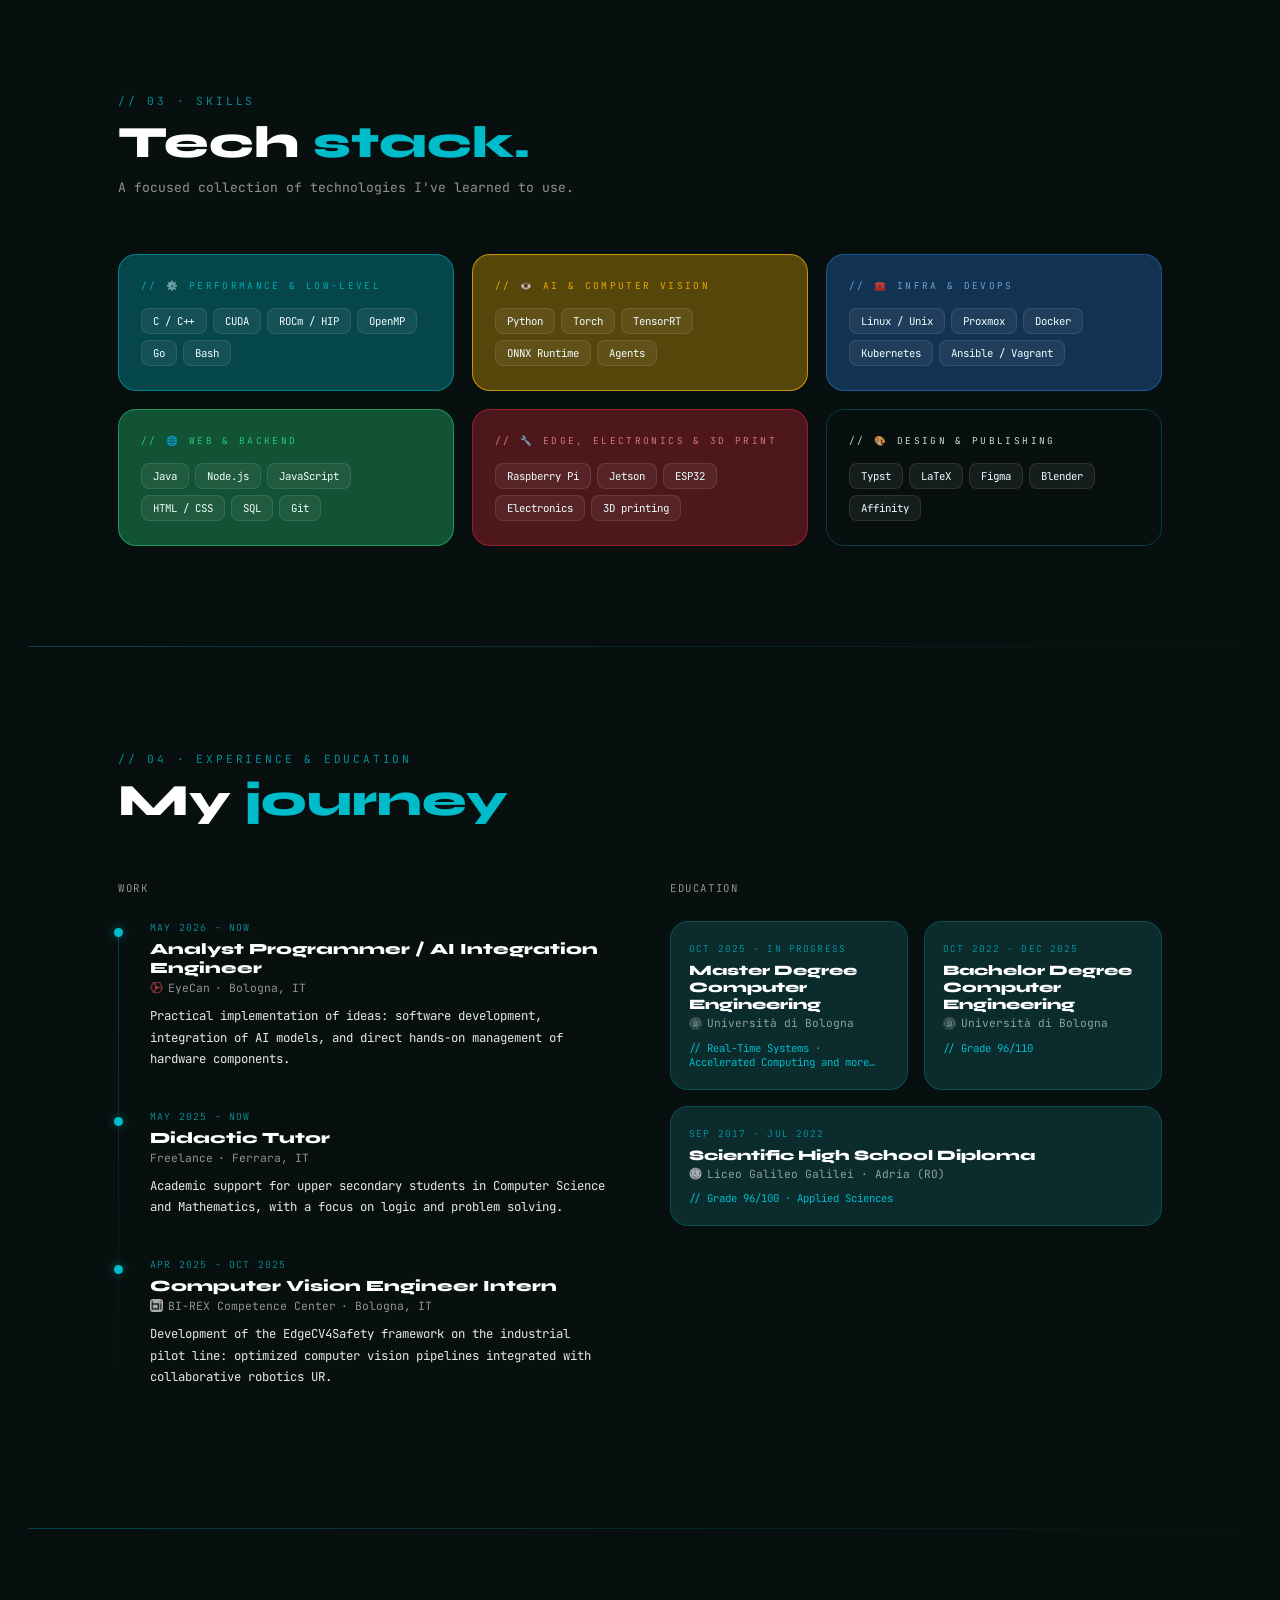
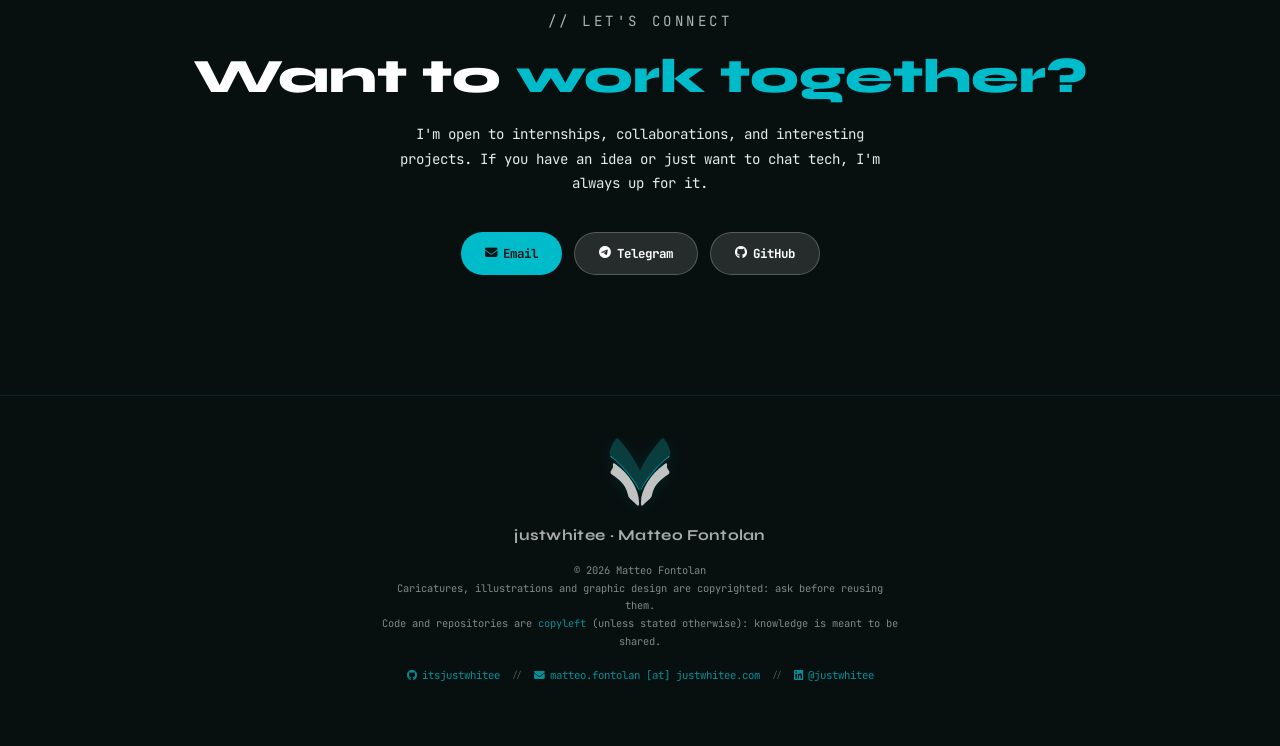
==== commit 15db0c04: "✨ feat(site): refresh home copy, projects and education; rename resources to toolbox - bento bio and" ====
--- a/index.html
+++ b/index.html
@@ -566,7 +566,7 @@
     <!-- ── HERO ─────────────────────────────────────────────────────────── -->
     <main id="main-content">
     <section id="hero">
-        <p class="hero-eyebrow" data-i18n="hero.eyebrow">// hello world · itsjustwhitee</p>
+        <p class="hero-eyebrow" data-i18n="hero.eyebrow">// hello world it's justwhitee</p>
         <h1 class="hero-name">
             Matteo<br><span class="accent">Fontolan</span>
         </h1>
@@ -620,8 +620,7 @@
                 <div class="about-pic-badge"><span>96/110</span><span data-i18n="about.badge">BSc grade</span></div>
             </div>
             <div class="about-text reveal" style="transition-delay:0.12s">
-                <h3 data-i18n="about.h3">From Corbola to...</h3>
-                <p data-i18n="about.p1">I'm a Computer Engineering student at the University of Bologna (Alma Mater Studiorum), currently pursuing my Master's Degree after graduating, but I'm originally from Corbola, a small quiet town (really?) in the Rovigo province (Veneto).</p>
+                <p data-i18n="about.p1">I'm a Computer Engineering student at the University of Bologna (Alma Mater Studiorum), currently pursuing my Master's Degree after graduating, but I originally come from a small, quiet town (really!) in Italy.</p>
                 <p data-i18n="about.p2">I love digging into how things actually work and I define myself as a practical person. My journey has taken me from designing real-time safety systems for industrial robots to optimizing parallel algorithms on GPUs.</p>
                 <p data-i18n-html="about.p3_html">When I'm not staring at a terminal, I'm likely eating sushi 🍣, drawing caricatures, overthinking a graphic design layout 🖱️, or lately tinkering with 3D printing and electronics 🔧. <br> I believe <em>knowledge is worthless if it's not shared</em>.</p>
                 <div class="about-links">
@@ -696,8 +695,8 @@
                         <span class="project-year">sep 2026</span>
                     </div>
                     <h3 translate="no">Spaghetti</h3>
-                    <p class="tagline" data-i18n="proj.spaghetti.tagline">🍝 Slice and Print from Your Phone</p>
-                    <p class="proj-desc" data-i18n="proj.spaghetti.desc">Phone-first web app to slice 3D models with the OrcaSlicer CLI and print them: share a model or a link, place it on the plate in 3D, slice, confirm the bed is clear, print. Printers plug in through adapters; the first one supports the Elegoo Centauri Carbon 2.</p>
+                    <p class="tagline" data-i18n="proj.spaghetti.tagline">🍝 Monitor, Slice and Print from Your Phone</p>
+                    <p class="proj-desc" data-i18n="proj.spaghetti.desc">Phone-first web app to run your 3D printers: share a model or a link, place it on the plate in 3D, slice it with the OrcaSlicer CLI (multi-colour and filament mapping included) and print. A queue with timed starts, live status, camera and timelapses keep an eye on every print. Printers plug in through adapters; the first one supports the Elegoo Centauri Carbon 2.</p>
                     <div class="project-tags">
                         <span class="tag">Python</span><span class="tag">FastAPI</span><span class="tag">OrcaSlicer</span><span class="tag">PWA</span><span class="tag">MIT</span>
                     </div>
@@ -759,7 +758,6 @@
                     <span class="skill-pill">OpenMP</span>
                     <span class="skill-pill">Go</span>
                     <span class="skill-pill">Bash</span>
-                    <span class="skill-pill">ESP32</span>
                 </div>
             </div>
 
@@ -794,6 +792,17 @@
                     <span class="skill-pill">HTML / CSS</span>
                     <span class="skill-pill">SQL</span>
                     <span class="skill-pill">Git</span>
+                </div>
+            </div>
+
+            <div class="skill-group reveal">
+                <p class="skill-group-label">// 🔧 edge, electronics &amp; 3d print</p>
+                <div class="skill-pills">
+                    <span class="skill-pill">Raspberry Pi</span>
+                    <span class="skill-pill">Jetson</span>
+                    <span class="skill-pill">ESP32</span>
+                    <span class="skill-pill">Electronics</span>
+                    <span class="skill-pill">3D printing</span>
                 </div>
             </div>
 
@@ -860,19 +869,19 @@
                     <div class="edu-card">
                         <p class="edu-period" data-i18n="edu.msc.period">oct 2025 - in progress</p>
                         <p class="edu-degree" data-i18n-html="edu.msc.degree">Master Degree <br>Computer Engineering</p>
-                        <p class="edu-school" data-i18n="edu.msc.school">Università di Bologna</p>
+                        <p class="edu-school"><a href="https://www.unibo.it" target="_blank" rel="noopener noreferrer" class="tl-company-link"><img src="/assets/favicon-unibo.png" class="tl-company-logo" alt="" loading="lazy"><span data-i18n="edu.msc.school">Università di Bologna</span></a></p>
                         <p class="edu-grade" data-i18n="edu.msc.grade">// Real-Time Systems · Accelerated Computing</p>
                     </div>
                     <div class="edu-card">
                         <p class="edu-period" data-i18n="edu.bsc.period">oct 2022 - dec 2025</p>
                         <p class="edu-degree" data-i18n-html="edu.bsc.degree">Bachelor Degree<br>Computer Engineering</p>
-                        <p class="edu-school" data-i18n="edu.bsc.school">Università di Bologna</p>
+                        <p class="edu-school"><a href="https://www.unibo.it" target="_blank" rel="noopener noreferrer" class="tl-company-link"><img src="/assets/favicon-unibo.png" class="tl-company-logo" alt="" loading="lazy"><span data-i18n="edu.bsc.school">Università di Bologna</span></a></p>
                         <p class="edu-grade" data-i18n="edu.bsc.grade">// Grade 96/110</p>
                     </div>
                     <div class="edu-card" style="grid-column:span 2">
                         <p class="edu-period" data-i18n="edu.hs.period">sep 2017 - jul 2022</p>
                         <p class="edu-degree" data-i18n="edu.hs.degree">Scientific High School Diploma</p>
-                        <p class="edu-school" data-i18n="edu.hs.school">Liceo Galileo Galilei · Adria (RO)</p>
+                        <p class="edu-school"><a href="https://www.liceoadria.edu.it" target="_blank" rel="noopener noreferrer" class="tl-company-link"><img src="/assets/favicon-liceo.png" class="tl-company-logo" alt="" loading="lazy"><span data-i18n="edu.hs.school">Liceo Galileo Galilei · Adria (RO)</span></a></p>
                         <p class="edu-grade" data-i18n="edu.hs.grade">// Grade 96/100 · Applied Sciences</p>
                     </div>
                 </div>
--- a/projects/style.css
+++ b/projects/style.css
@@ -121,7 +121,7 @@
     width: 100%; height: 100%;
     display: flex; align-items: center; justify-content: center;
 }
-#sliceceipt-container svg { padding: 35px; }
+#sliceceipt-container svg { padding: 16px; }
 #sliceceipt-back, #sliceceipt-front {
     transform-box: fill-box;
     transform-origin: center;
@@ -179,7 +179,7 @@
    card; the now-90px-tall glyph just centers within the extra space,
    exactly like a smaller flex item naturally would. */
 #justwhitee-notes-card .project-img-wrap { height: 120px; }
-#justwhitee-notes-card .project-img { width: auto; height: 70px; padding: 0; }
+#justwhitee-notes-card .project-img { width: auto; height: 56px; padding: 0; }
 .typst-reveal {
     display: flex;
     align-items: center;
@@ -341,7 +341,7 @@
     #edgecv-container { min-height: var(--mobile-logo-size); }
     /* justwhitee-notes' desktop-only ID rules above (160px wrap, 90px width:auto glyph) outrank the class-based mobile rules on specificity - reset back to the shared box here */
     #justwhitee-notes-card .project-img-wrap { height: var(--mobile-logo-size-sm); }
-    #justwhitee-notes-card .project-img { width: 100%; height: 100%; padding: 14px; }
+    #justwhitee-notes-card .project-img { width: 100%; height: 100%; padding: 24px; }
     .project-card h3 { font-size: 1.05rem; }
     .project-card .tagline { font-size: 0.8rem; }
     .project-card .proj-desc { font-size: 0.85rem; }
